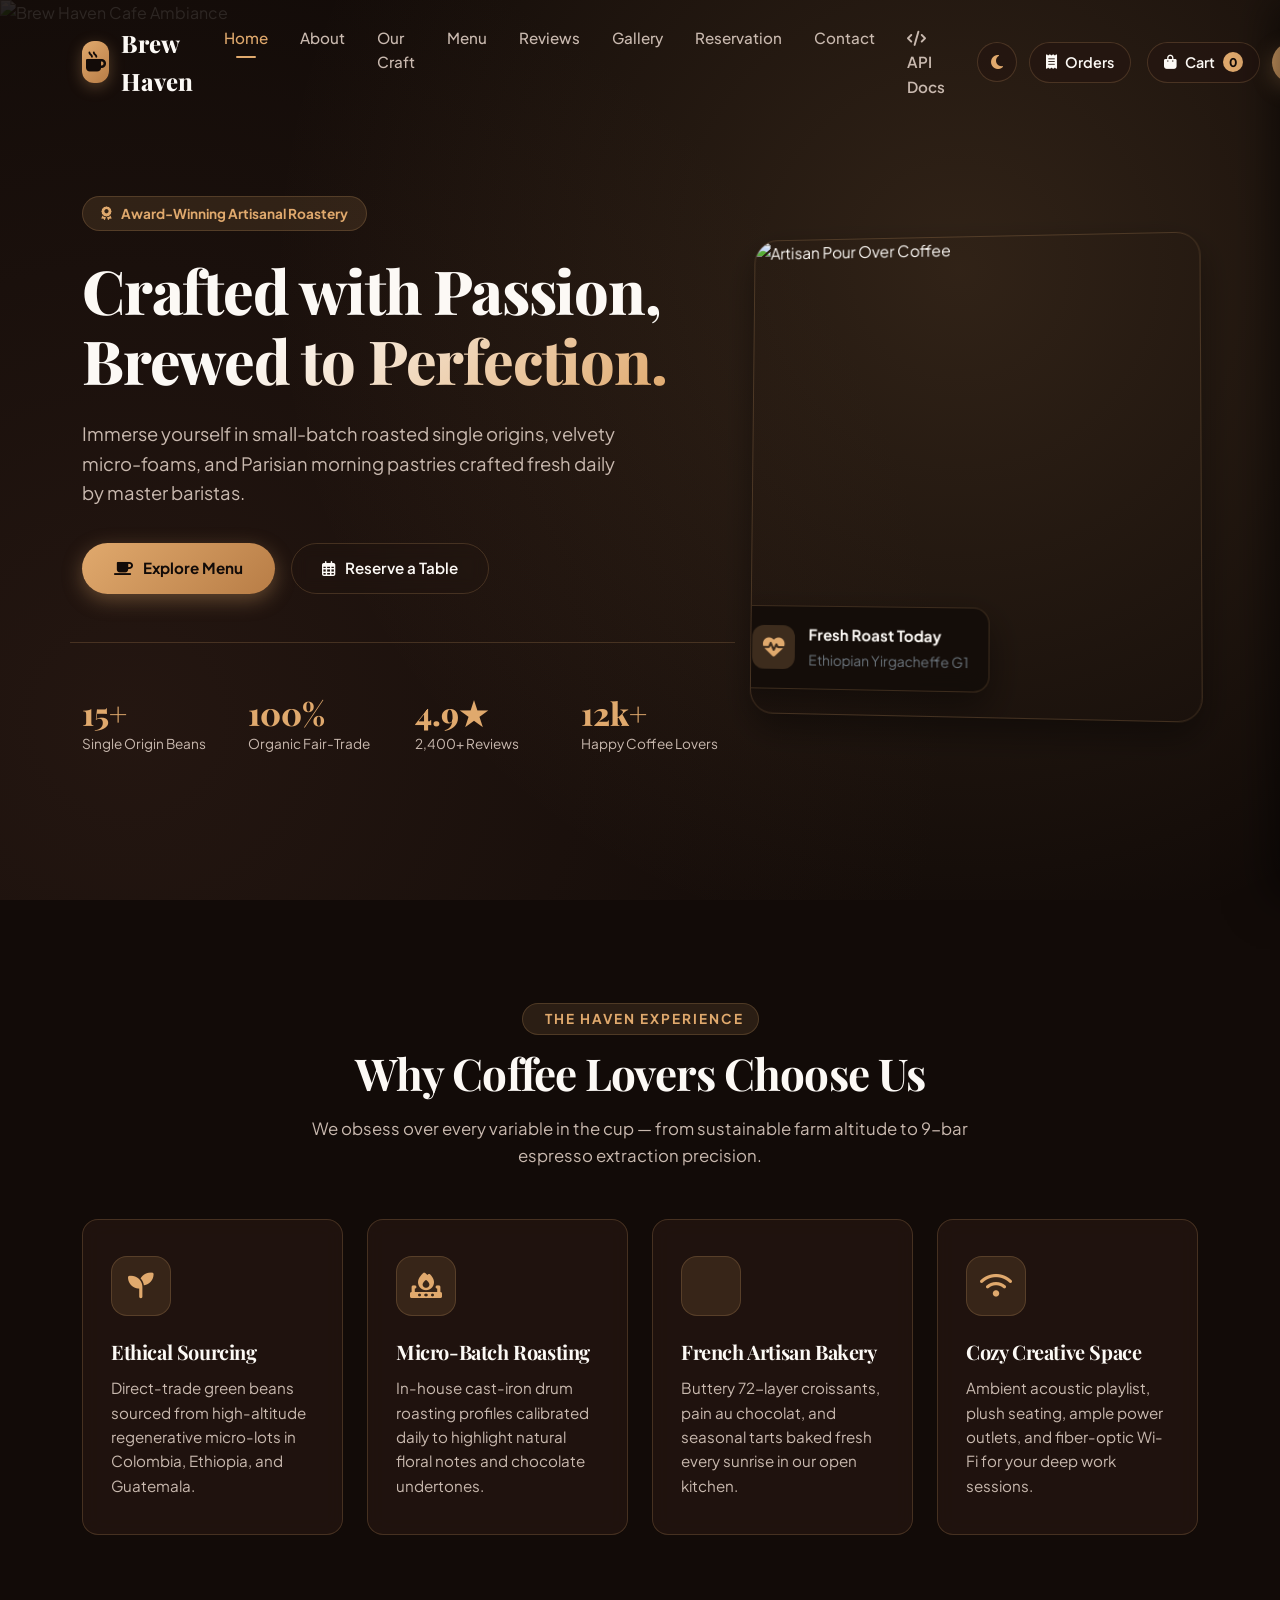
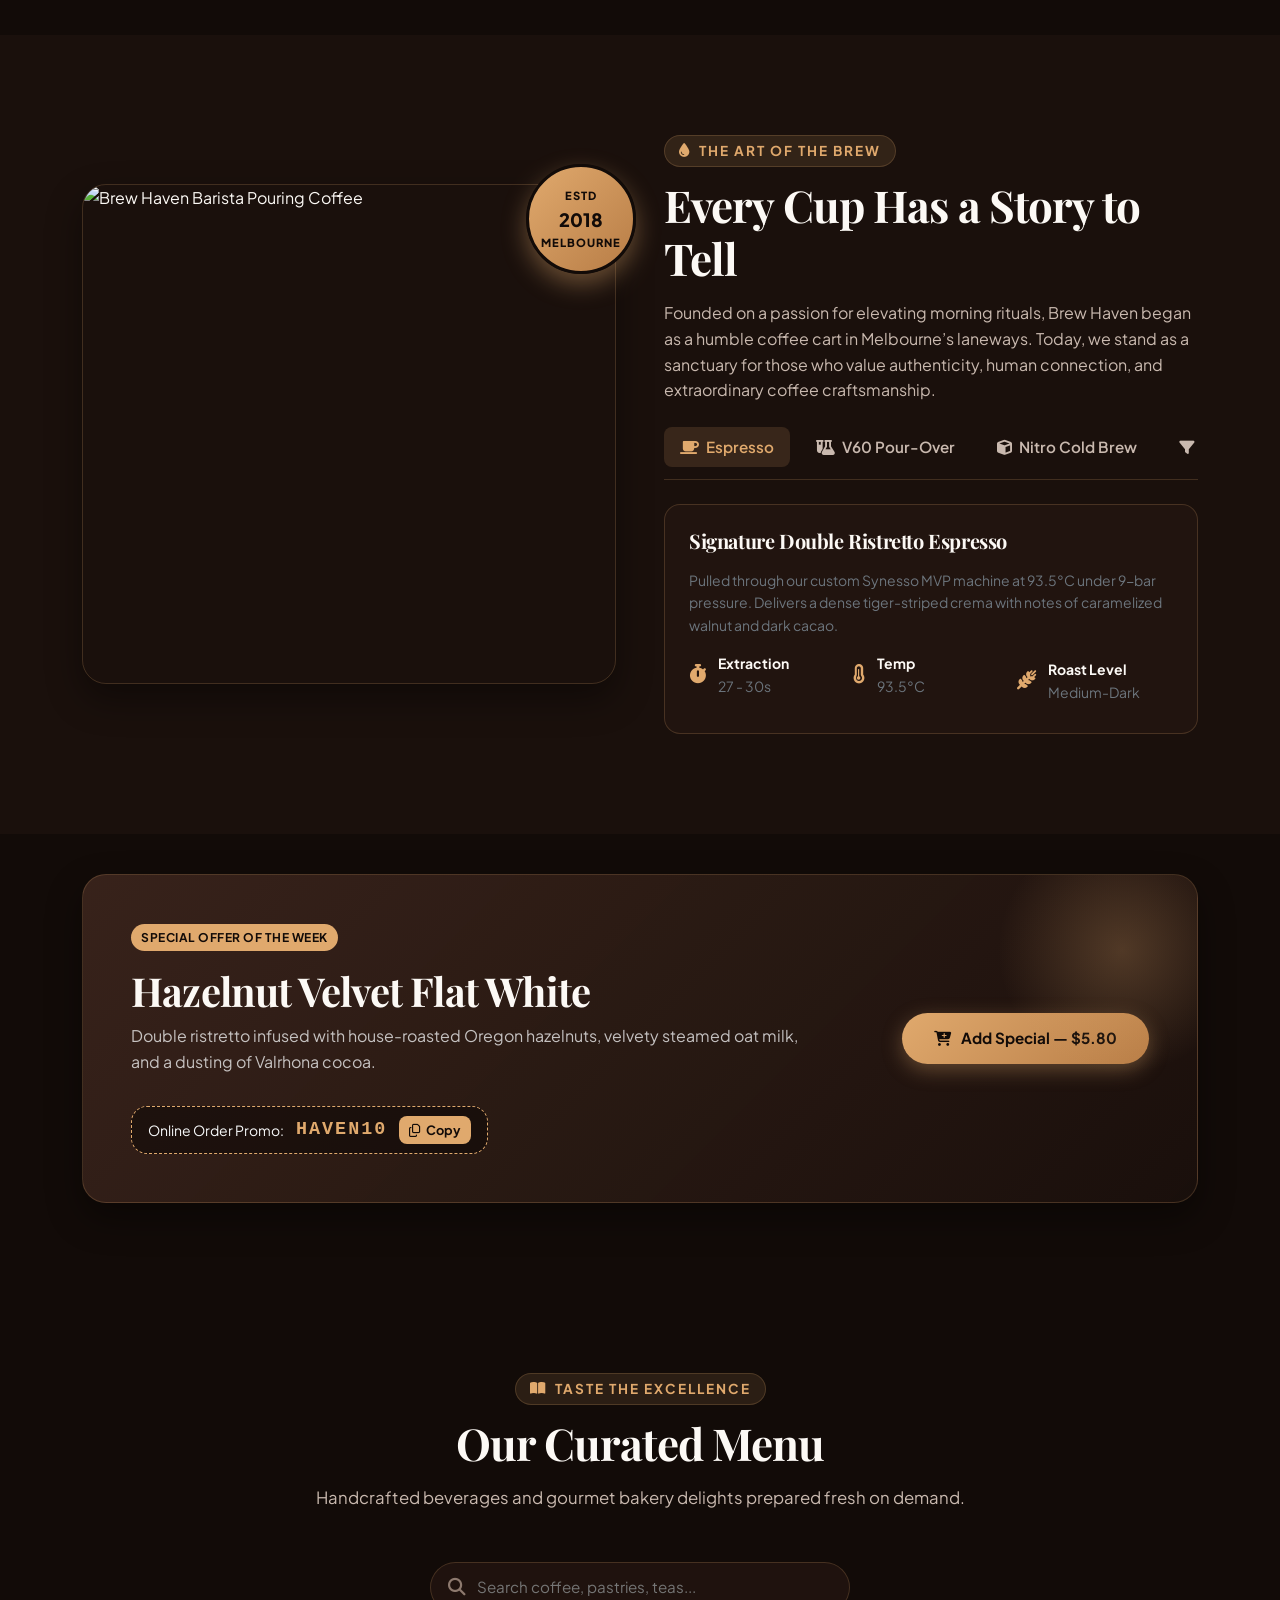
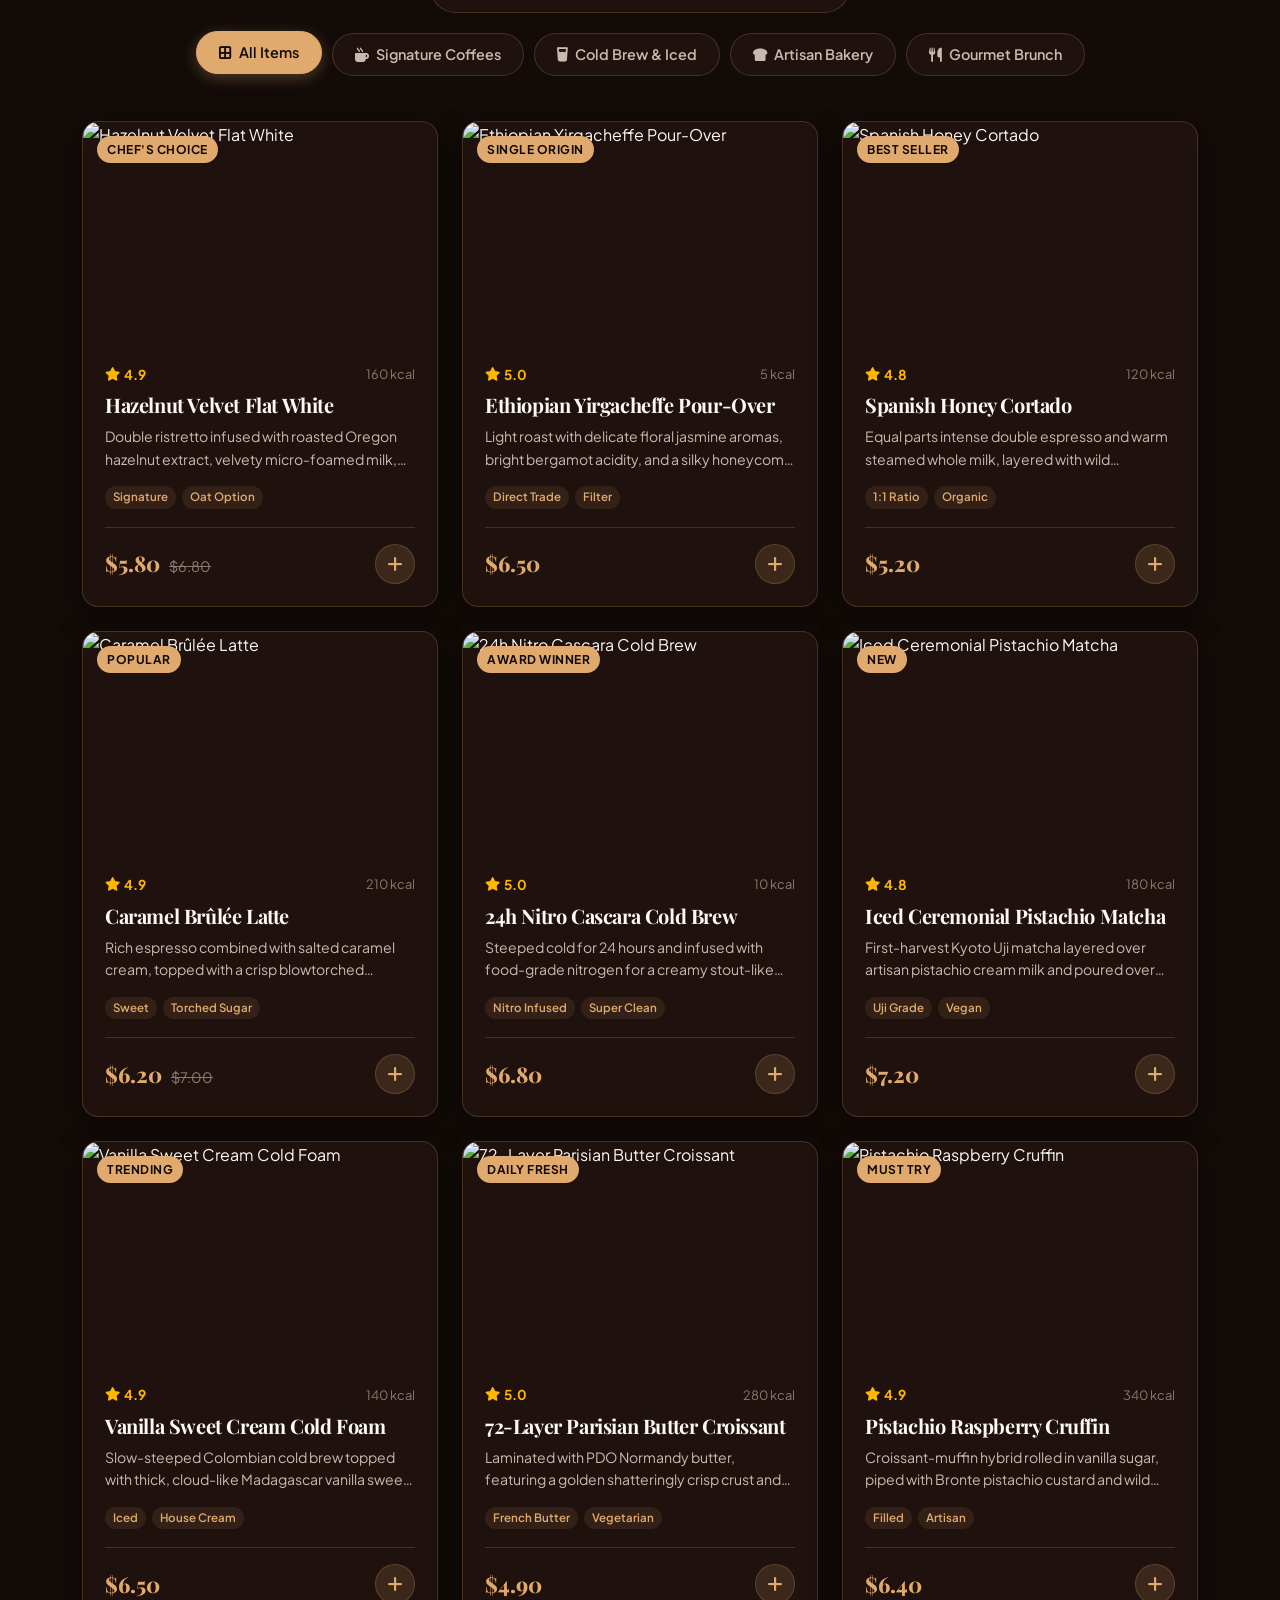
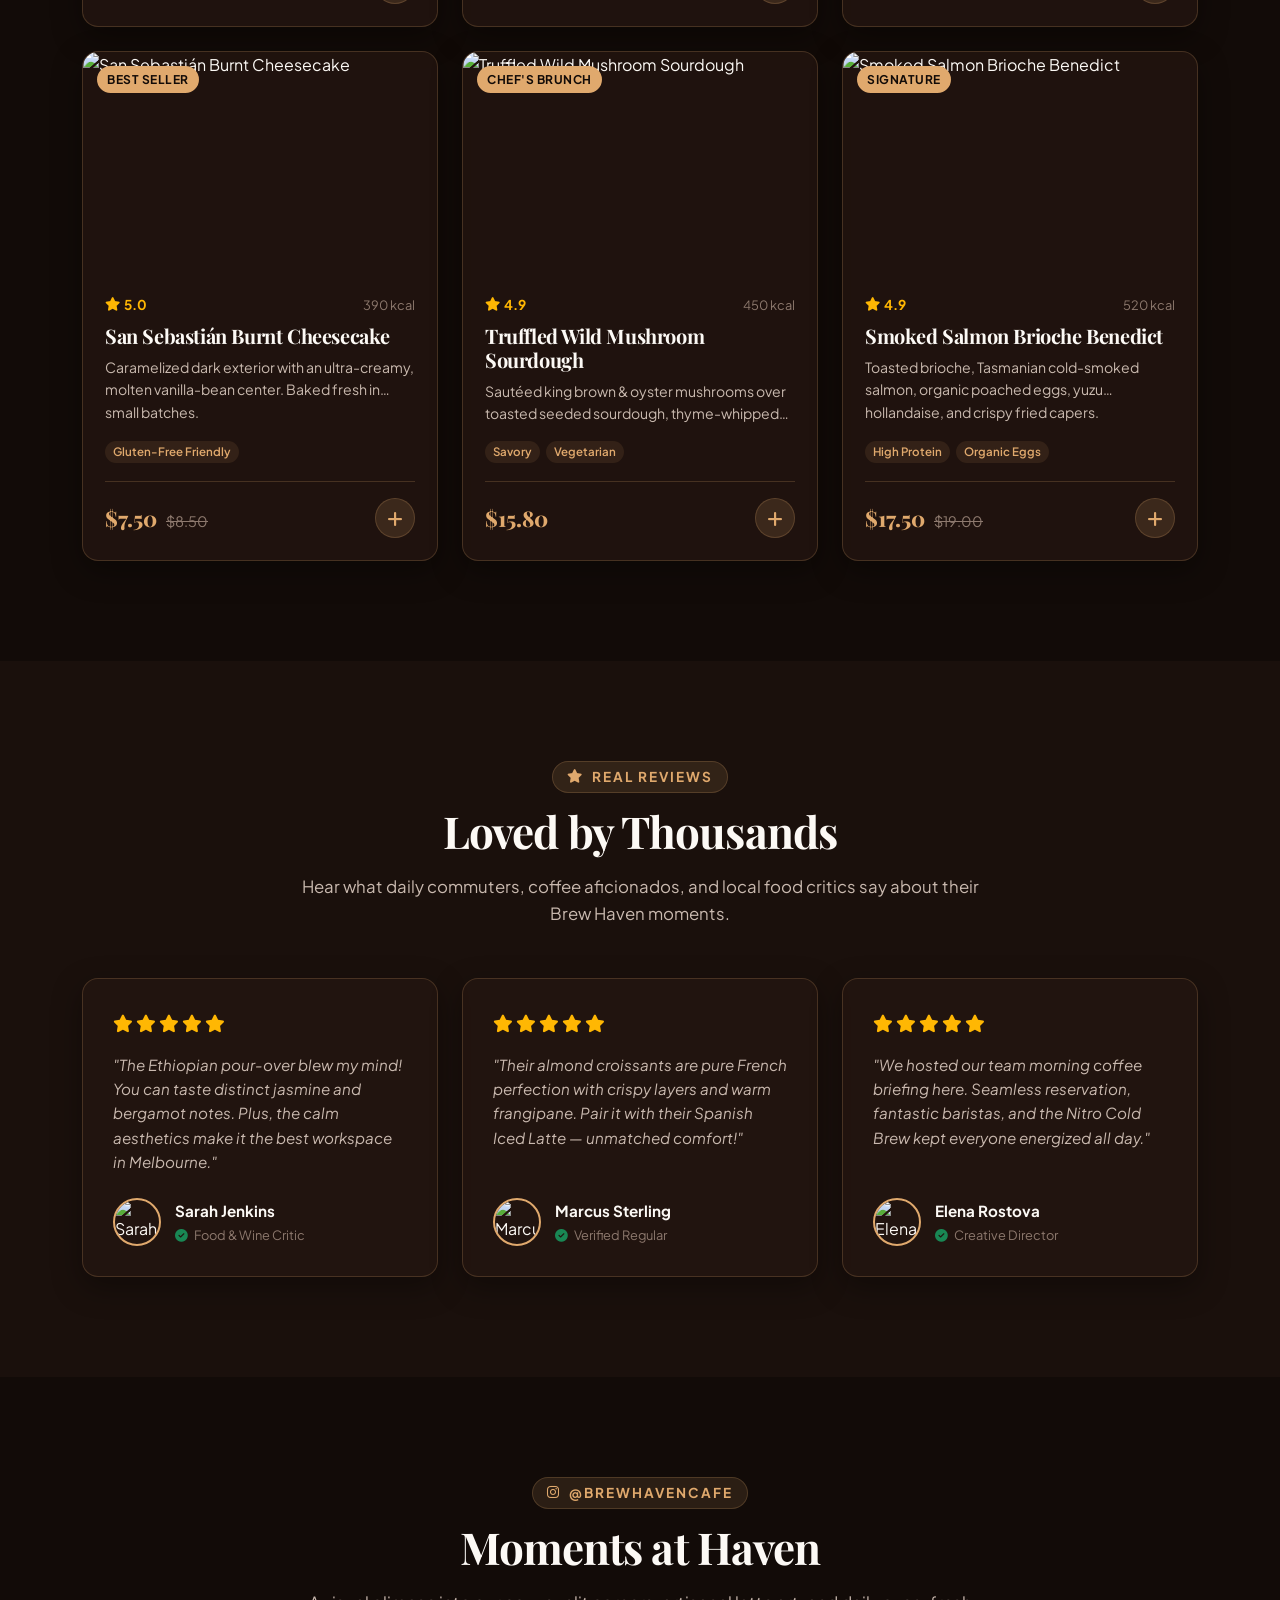
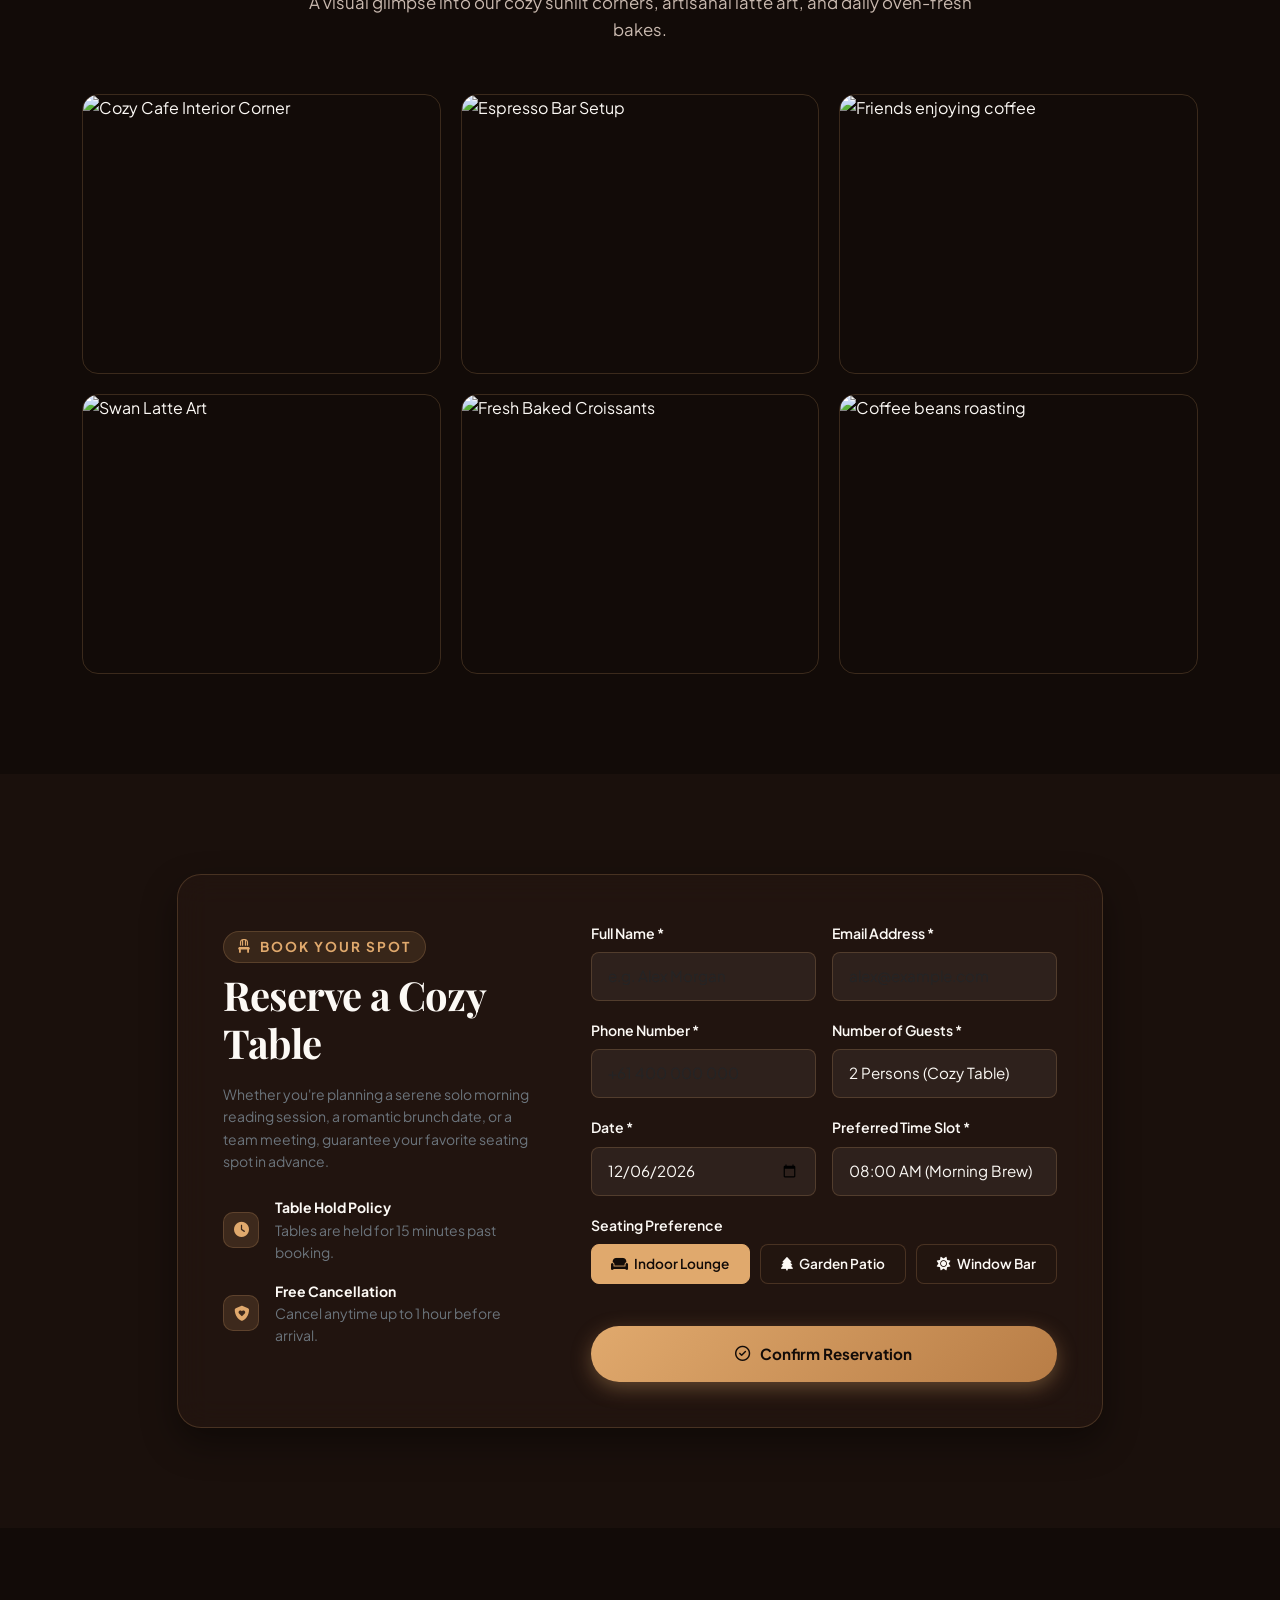
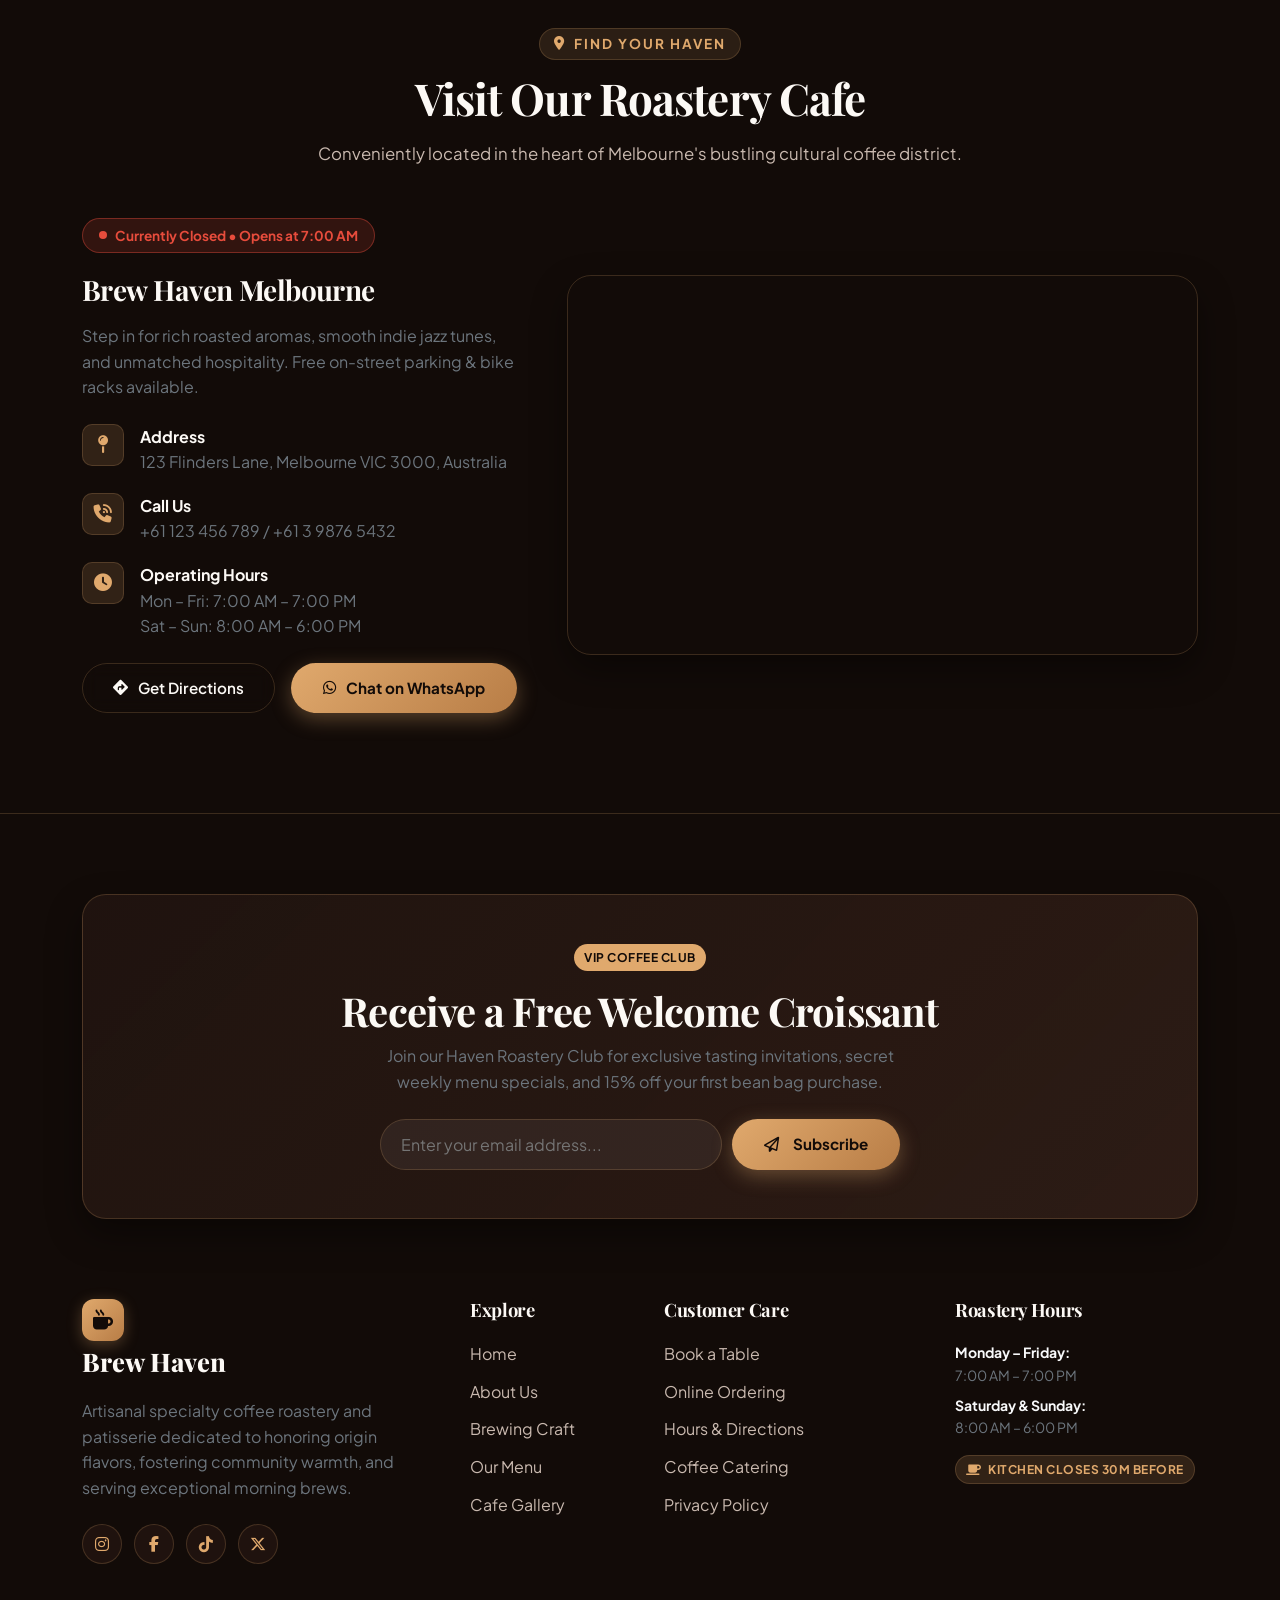
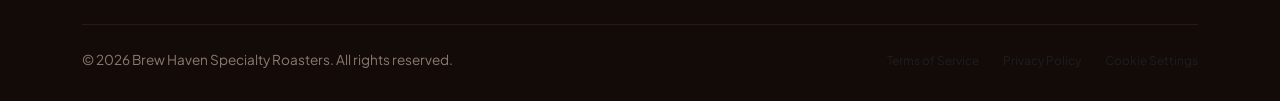
==== wwwroot/index.html @ bc81d227 "Added ASP.NET Core backend and cafe website" ====
<!DOCTYPE html>
<html lang="en">
<head>
  <meta charset="UTF-8">
  <meta name="viewport" content="width=device-width, initial-scale=1.0">
  <title>Brew Haven Cafe & Roastery — Artisanal Specialty Coffee</title>
  <meta name="description" content="Experience handcrafted specialty coffee, freshly baked French pastries, and cozy ambiance at Brew Haven Cafe Melbourne.">

  <!-- Google Fonts -->
  <link rel="preconnect" href="https://fonts.googleapis.com">
  <link rel="preconnect" href="https://fonts.gstatic.com" crossorigin>
  <link href="https://fonts.googleapis.com/css2?family=Playfair+Display:ital,wght@0,400;0,600;0,700;0,800;1,400;1,600&family=Plus+Jakarta+Sans:wght@300;400;500;600;700;800&display=swap" rel="stylesheet">

  <!-- Font Awesome 6 -->
  <link rel="stylesheet" href="https://cdnjs.cloudflare.com/ajax/libs/font-awesome/6.5.1/css/all.min.css">

  <!-- Bootstrap 5.3.3 CSS -->
  <link href="https://cdn.jsdelivr.net/npm/bootstrap@5.3.3/dist/css/bootstrap.min.css" rel="stylesheet">

  <!-- AOS Animation CSS -->
  <link href="https://unpkg.com/aos@2.3.4/dist/aos.css" rel="stylesheet">

  <!-- Custom Luxury Stylesheet -->
  <link rel="stylesheet" href="css/style.css">
</head>

<body>

  <!-- =========================================================================
       NAVIGATION BAR
       ========================================================================= -->
  <nav class="custom-navbar navbar navbar-expand-lg" id="mainNavbar">
    <div class="container">
      <a class="brand-logo" href="#">
        <div class="brand-icon-wrap">
          <i class="fa-solid fa-mug-hot"></i>
        </div>
        <span>Brew Haven</span>
      </a>

      <!-- Action buttons for mobile / desktop -->
      <div class="d-flex align-items-center order-lg-3 nav-actions ms-auto ms-lg-3">
        <!-- Theme Switcher -->
        <button id="themeToggle" class="theme-toggle-btn" title="Toggle Theme" aria-label="Toggle Theme">
          <i class="fa-solid fa-moon" id="themeIcon"></i>
        </button>

        <!-- Live Orders Trigger Button -->
        <button id="openOrdersBtn" class="cart-toggle-btn me-1" aria-label="View Live Orders" title="Database Live Orders">
          <i class="fa-solid fa-receipt"></i>
          <span class="d-none d-sm-inline">Orders</span>
        </button>

        <!-- Cart Trigger Button -->
        <button id="openCartBtn" class="cart-toggle-btn" aria-label="View Shopping Cart">
          <i class="fa-solid fa-bag-shopping"></i>
          <span class="d-none d-sm-inline">Cart</span>
          <span class="cart-badge" id="cartCountBadge">0</span>
        </button>

        <!-- Book Table CTA (Desktop) -->
        <a href="#reservation" class="btn-luxury-gold d-none d-xl-inline-flex" style="padding: 9px 20px; font-size: 0.88rem;">
          <i class="fa-regular fa-calendar-check"></i> Book Table
        </a>

        <!-- Mobile Toggler -->
        <button class="navbar-toggler ms-2 text-white border-0" type="button" data-bs-toggle="collapse" data-bs-target="#navbarMenu" aria-controls="navbarMenu" aria-expanded="false" aria-label="Toggle navigation">
          <i class="fa-solid fa-bars-staggered fs-4" style="color: var(--color-gold);"></i>
        </button>
      </div>

      <!-- Navigation Links -->
      <div class="collapse navbar-collapse nav-links-wrap order-lg-2" id="navbarMenu">
        <ul class="navbar-nav ms-auto mb-2 mb-lg-0">
          <li class="nav-item">
            <a class="nav-link active" href="#hero">Home</a>
          </li>
          <li class="nav-item">
            <a class="nav-link" href="#about">About</a>
          </li>
          <li class="nav-item">
            <a class="nav-link" href="#craft">Our Craft</a>
          </li>
          <li class="nav-item">
            <a class="nav-link" href="#menu">Menu</a>
          </li>
          <li class="nav-item">
            <a class="nav-link" href="#reviews">Reviews</a>
          </li>
          <li class="nav-item">
            <a class="nav-link" href="#gallery">Gallery</a>
          </li>
          <li class="nav-item">
            <a class="nav-link" href="#reservation">Reservation</a>
          </li>
          <li class="nav-item">
            <a class="nav-link" href="#contact">Contact</a>
          </li>
          <li class="nav-item">
            <a class="nav-link text-warning fw-semibold" href="/swagger" target="_blank" title="REST API Documentation">
              <i class="fa-solid fa-code me-1"></i>API Docs
            </a>
          </li>
        </ul>
      </div>
    </div>
  </nav>

  <!-- =========================================================================
       HERO SECTION
       ========================================================================= -->
  <section id="hero" class="hero-section">
    <!-- Atmospheric Background Image -->
    <img src="https://images.unsplash.com/photo-1501339847302-ac426a4a7cbb?auto=format&fit=crop&w=1920&q=80" alt="Brew Haven Cafe Ambiance" class="hero-backdrop-img">

    <div class="container">
      <div class="row align-items-center">
        <div class="col-lg-7 hero-content" data-aos="fade-right" data-aos-duration="1000">
          <div class="hero-pill-badge">
            <i class="fa-solid fa-award"></i>
            <span>Award-Winning Artisanal Roastery</span>
          </div>

          <h1 class="hero-title">
            Crafted with Passion, <br>
            <span class="text-gradient">Brewed to Perfection.</span>
          </h1>

          <p class="hero-subtitle">
            Immerse yourself in small-batch roasted single origins, velvety micro-foams, and Parisian morning pastries crafted fresh daily by master baristas.
          </p>

          <div class="hero-cta-group">
            <a href="#menu" class="btn-luxury-gold">
              <i class="fa-solid fa-mug-saucer"></i> Explore Menu
            </a>
            <a href="#reservation" class="btn-luxury-outline">
              <i class="fa-regular fa-calendar-days"></i> Reserve a Table
            </a>
          </div>

          <!-- Hero Metrics Bar -->
          <div class="hero-stats-row row g-4">
            <div class="col-6 col-sm-3 stat-item">
              <span class="stat-number">15+</span>
              <span class="stat-label">Single Origin Beans</span>
            </div>
            <div class="col-6 col-sm-3 stat-item">
              <span class="stat-number">100%</span>
              <span class="stat-label">Organic Fair-Trade</span>
            </div>
            <div class="col-6 col-sm-3 stat-item">
              <span class="stat-number">4.9★</span>
              <span class="stat-label">2,400+ Reviews</span>
            </div>
            <div class="col-6 col-sm-3 stat-item">
              <span class="stat-number">12k+</span>
              <span class="stat-label">Happy Coffee Lovers</span>
            </div>
          </div>
        </div>

        <div class="col-lg-5 hero-visual-wrap" data-aos="fade-left" data-aos-duration="1000" data-aos-delay="200">
          <div class="hero-image-card">
            <img src="https://images.unsplash.com/photo-1514432324607-a09d9b4aefdd?auto=format&fit=crop&w=900&q=80" alt="Artisan Pour Over Coffee">
            <div class="hero-floating-badge">
              <div class="hero-floating-badge-icon">
                <i class="fa-solid fa-heart-pulse"></i>
              </div>
              <div>
                <div class="fw-bold" style="font-size: 0.95rem;">Fresh Roast Today</div>
                <small class="text-secondary">Ethiopian Yirgacheffe G1</small>
              </div>
            </div>
          </div>
        </div>
      </div>
    </div>
  </section>

  <!-- =========================================================================
       EXPERIENCE / VALUE PILLARS
       ========================================================================= -->
  <section id="about" class="section-padding">
    <div class="container">
      <div class="section-title-wrap" data-aos="fade-up">
        <div class="section-subtitle">
          <i class="fa-solid fa-sparkles"></i> The Haven Experience
        </div>
        <h2 class="section-title">Why Coffee Lovers Choose Us</h2>
        <p class="section-desc">We obsess over every variable in the cup — from sustainable farm altitude to 9-bar espresso extraction precision.</p>
      </div>

      <div class="row g-4">
        <div class="col-lg-3 col-md-6" data-aos="fade-up" data-aos-delay="100">
          <div class="feature-box">
            <div class="feature-icon-wrap">
              <i class="fa-solid fa-seedling"></i>
            </div>
            <h4>Ethical Sourcing</h4>
            <p>Direct-trade green beans sourced from high-altitude regenerative micro-lots in Colombia, Ethiopia, and Guatemala.</p>
          </div>
        </div>

        <div class="col-lg-3 col-md-6" data-aos="fade-up" data-aos-delay="200">
          <div class="feature-box">
            <div class="feature-icon-wrap">
              <i class="fa-solid fa-fire-burner"></i>
            </div>
            <h4>Micro-Batch Roasting</h4>
            <p>In-house cast-iron drum roasting profiles calibrated daily to highlight natural floral notes and chocolate undertones.</p>
          </div>
        </div>

        <div class="col-lg-3 col-md-6" data-aos="fade-up" data-aos-delay="300">
          <div class="feature-box">
            <div class="feature-icon-wrap">
              <i class="fa-solid fa-croissant"></i>
            </div>
            <h4>French Artisan Bakery</h4>
            <p>Buttery 72-layer croissants, pain au chocolat, and seasonal tarts baked fresh every sunrise in our open kitchen.</p>
          </div>
        </div>

        <div class="col-lg-3 col-md-6" data-aos="fade-up" data-aos-delay="400">
          <div class="feature-box">
            <div class="feature-icon-wrap">
              <i class="fa-solid fa-wifi"></i>
            </div>
            <h4>Cozy Creative Space</h4>
            <p>Ambient acoustic playlist, plush seating, ample power outlets, and fiber-optic Wi-Fi for your deep work sessions.</p>
          </div>
        </div>
      </div>
    </div>
  </section>

  <!-- =========================================================================
       OUR STORY & CRAFTSMANSHIP
       ========================================================================= -->
  <section id="craft" class="story-section section-padding">
    <div class="container">
      <div class="row align-items-center g-5">
        <div class="col-lg-6" data-aos="fade-right">
          <div class="story-img-composition">
            <img src="https://images.unsplash.com/photo-1442512595331-e89e73853f31?auto=format&fit=crop&w=900&q=80" alt="Brew Haven Barista Pouring Coffee" class="story-main-img">
            <div class="story-badge-seal">
              <span>ESTD</span>
              <strong>2018</strong>
              <span>MELBOURNE</span>
            </div>
          </div>
        </div>

        <div class="col-lg-6" data-aos="fade-left">
          <div class="section-subtitle">
            <i class="fa-solid fa-droplet"></i> The Art of the Brew
          </div>
          <h2 class="section-title">Every Cup Has a Story to Tell</h2>
          <p class="mb-4">
            Founded on a passion for elevating morning rituals, Brew Haven began as a humble coffee cart in Melbourne’s laneways. Today, we stand as a sanctuary for those who value authenticity, human connection, and extraordinary coffee craftsmanship.
          </p>

          <!-- Interactive Brewing Method Tabs -->
          <div class="brew-tabs-nav">
            <button class="brew-tab-btn active" data-tab="espresso">
              <i class="fa-solid fa-mug-saucer me-1"></i> Espresso
            </button>
            <button class="brew-tab-btn" data-tab="pourover">
              <i class="fa-solid fa-flask-vial me-1"></i> V60 Pour-Over
            </button>
            <button class="brew-tab-btn" data-tab="coldbrew">
              <i class="fa-solid fa-cube me-1"></i> Nitro Cold Brew
            </button>
            <button class="brew-tab-btn" data-tab="aeropress">
              <i class="fa-solid fa-filter me-1"></i> Aeropress
            </button>
          </div>

          <!-- Brewing Details Dynamic Box -->
          <div class="brew-detail-card" id="brewTabContent">
            <h5 class="fw-bold mb-3" id="brewTabTitle">Signature Double Ristretto Espresso</h5>
            <p class="text-secondary small mb-3" id="brewTabDesc">
              Pulled through our custom Synesso MVP machine at 93.5°C under 9-bar pressure. Delivers a dense tiger-striped crema with notes of caramelized walnut and dark cacao.
            </p>
            <div class="row g-2 small">
              <div class="col-sm-4 brew-detail-item">
                <i class="fa-solid fa-stopwatch"></i>
                <div>
                  <div class="fw-bold">Extraction</div>
                  <span class="text-secondary" id="brewTabTime">27 - 30s</span>
                </div>
              </div>
              <div class="col-sm-4 brew-detail-item">
                <i class="fa-solid fa-temperature-three-quarters"></i>
                <div>
                  <div class="fw-bold">Temp</div>
                  <span class="text-secondary" id="brewTabTemp">93.5°C</span>
                </div>
              </div>
              <div class="col-sm-4 brew-detail-item">
                <i class="fa-solid fa-wheat-awn"></i>
                <div>
                  <div class="fw-bold">Roast Level</div>
                  <span class="text-secondary" id="brewTabRoast">Medium-Dark</span>
                </div>
              </div>
            </div>
          </div>

        </div>
      </div>
    </div>
  </section>

  <!-- =========================================================================
       DAILY SPECIAL SPOTLIGHT BANNER
       ========================================================================= -->
  <div class="container">
    <div class="spotlight-banner" data-aos="zoom-in">
      <div class="row align-items-center">
        <div class="col-lg-8">
          <span class="badge-tag badge-gold mb-3 d-inline-block">Special Offer of the Week</span>
          <h3 class="font-serif display-6 fw-bold mb-2">Hazelnut Velvet Flat White</h3>
          <p class="mb-3 text-light opacity-75">
            Double ristretto infused with house-roasted Oregon hazelnuts, velvety steamed oat milk, and a dusting of Valrhona cocoa.
          </p>
          <div class="coupon-copy-box">
            <span class="text-light small">Online Order Promo:</span>
            <span class="coupon-code" id="couponCodeText">HAVEN10</span>
            <button class="btn-copy-code" id="copyCouponBtn" title="Copy Promo Code">
              <i class="fa-regular fa-copy me-1"></i> Copy
            </button>
          </div>
        </div>
        <div class="col-lg-4 text-lg-end mt-4 mt-lg-0">
          <button class="btn-luxury-gold" id="quickAddSpecialBtn" data-id="1">
            <i class="fa-solid fa-cart-plus"></i> Add Special — $5.80
          </button>
        </div>
      </div>
    </div>
  </div>

  <!-- =========================================================================
       INTERACTIVE SPECIAL MENU SECTION
       ========================================================================= -->
  <section id="menu" class="menu-section section-padding">
    <div class="container">
      <div class="section-title-wrap" data-aos="fade-up">
        <div class="section-subtitle">
          <i class="fa-solid fa-book-open"></i> Taste The Excellence
        </div>
        <h2 class="section-title">Our Curated Menu</h2>
        <p class="section-desc">Handcrafted beverages and gourmet bakery delights prepared fresh on demand.</p>
      </div>

      <!-- Controls: Search & Category Filter Pills -->
      <div class="menu-controls" data-aos="fade-up">
        <div class="menu-search-box">
          <i class="fa-solid fa-magnifying-glass menu-search-icon"></i>
          <input type="text" id="menuSearchInput" class="menu-search-input" placeholder="Search coffee, pastries, teas...">
        </div>

        <div class="menu-filter-nav">
          <button class="filter-btn active" data-filter="all">
            <i class="fa-solid fa-border-all me-1"></i> All Items
          </button>
          <button class="filter-btn" data-filter="coffee">
            <i class="fa-solid fa-mug-hot me-1"></i> Signature Coffees
          </button>
          <button class="filter-btn" data-filter="coldbrew">
            <i class="fa-solid fa-glass-water me-1"></i> Cold Brew & Iced
          </button>
          <button class="filter-btn" data-filter="bakery">
            <i class="fa-solid fa-bread-slice me-1"></i> Artisan Bakery
          </button>
          <button class="filter-btn" data-filter="breakfast">
            <i class="fa-solid fa-utensils me-1"></i> Gourmet Brunch
          </button>
        </div>
      </div>

      <!-- Dynamic Menu Grid -->
      <div class="row g-4" id="menuGrid">
        <!-- Injected via JavaScript -->
      </div>
    </div>
  </section>

  <!-- =========================================================================
       CUSTOMER REVIEWS & SOCIAL PROOF
       ========================================================================= -->
  <section id="reviews" class="section-padding bg-secondary-wrap" style="background: var(--bg-secondary);">
    <div class="container">
      <div class="section-title-wrap" data-aos="fade-up">
        <div class="section-subtitle">
          <i class="fa-solid fa-star"></i> Real Reviews
        </div>
        <h2 class="section-title">Loved by Thousands</h2>
        <p class="section-desc">Hear what daily commuters, coffee aficionados, and local food critics say about their Brew Haven moments.</p>
      </div>

      <div class="row g-4">
        <div class="col-lg-4 col-md-6" data-aos="fade-up" data-aos-delay="100">
          <div class="review-card">
            <div class="review-stars">
              <i class="fa-solid fa-star"></i>
              <i class="fa-solid fa-star"></i>
              <i class="fa-solid fa-star"></i>
              <i class="fa-solid fa-star"></i>
              <i class="fa-solid fa-star"></i>
            </div>
            <p class="review-text">
              "The Ethiopian pour-over blew my mind! You can taste distinct jasmine and bergamot notes. Plus, the calm aesthetics make it the best workspace in Melbourne."
            </p>
            <div class="reviewer-meta">
              <img src="https://images.unsplash.com/photo-1534528741775-53994a69daeb?auto=format&fit=crop&w=150&q=80" alt="Sarah Jenkins" class="reviewer-avatar">
              <div>
                <div class="reviewer-name">Sarah Jenkins</div>
                <div class="reviewer-role"><i class="fa-solid fa-circle-check text-success me-1"></i> Food & Wine Critic</div>
              </div>
            </div>
          </div>
        </div>

        <div class="col-lg-4 col-md-6" data-aos="fade-up" data-aos-delay="200">
          <div class="review-card">
            <div class="review-stars">
              <i class="fa-solid fa-star"></i>
              <i class="fa-solid fa-star"></i>
              <i class="fa-solid fa-star"></i>
              <i class="fa-solid fa-star"></i>
              <i class="fa-solid fa-star"></i>
            </div>
            <p class="review-text">
              "Their almond croissants are pure French perfection with crispy layers and warm frangipane. Pair it with their Spanish Iced Latte — unmatched comfort!"
            </p>
            <div class="reviewer-meta">
              <img src="https://images.unsplash.com/photo-1507003211169-0a1dd7228f2d?auto=format&fit=crop&w=150&q=80" alt="Marcus Sterling" class="reviewer-avatar">
              <div>
                <div class="reviewer-name">Marcus Sterling</div>
                <div class="reviewer-role"><i class="fa-solid fa-circle-check text-success me-1"></i> Verified Regular</div>
              </div>
            </div>
          </div>
        </div>

        <div class="col-lg-4 col-md-6" data-aos="fade-up" data-aos-delay="300">
          <div class="review-card">
            <div class="review-stars">
              <i class="fa-solid fa-star"></i>
              <i class="fa-solid fa-star"></i>
              <i class="fa-solid fa-star"></i>
              <i class="fa-solid fa-star"></i>
              <i class="fa-solid fa-star"></i>
            </div>
            <p class="review-text">
              "We hosted our team morning coffee briefing here. Seamless reservation, fantastic baristas, and the Nitro Cold Brew kept everyone energized all day."
            </p>
            <div class="reviewer-meta">
              <img src="https://images.unsplash.com/photo-1573496359142-b8d87734a5a2?auto=format&fit=crop&w=150&q=80" alt="Elena Rostova" class="reviewer-avatar">
              <div>
                <div class="reviewer-name">Elena Rostova</div>
                <div class="reviewer-role"><i class="fa-solid fa-circle-check text-success me-1"></i> Creative Director</div>
              </div>
            </div>
          </div>
        </div>
      </div>
    </div>
  </section>

  <!-- =========================================================================
       CAFE GALLERY & INSTAGRAM STREAM
       ========================================================================= -->
  <section id="gallery" class="section-padding">
    <div class="container">
      <div class="section-title-wrap" data-aos="fade-up">
        <div class="section-subtitle">
          <i class="fa-brands fa-instagram"></i> @BrewHavenCafe
        </div>
        <h2 class="section-title">Moments at Haven</h2>
        <p class="section-desc">A visual glimpse into our cozy sunlit corners, artisanal latte art, and daily oven-fresh bakes.</p>
      </div>

      <div class="gallery-grid" data-aos="fade-up">
        <div class="gallery-item" data-img="https://images.unsplash.com/photo-1554118811-1e0d58224f24?auto=format&fit=crop&w=1200&q=80">
          <img src="https://images.unsplash.com/photo-1554118811-1e0d58224f24?auto=format&fit=crop&w=600&q=80" alt="Cozy Cafe Interior Corner">
          <div class="gallery-overlay">
            <i class="fa-brands fa-instagram"></i>
            <span>View Snapshot</span>
          </div>
        </div>

        <div class="gallery-item" data-img="https://images.unsplash.com/photo-1445116572660-236099ec97a0?auto=format&fit=crop&w=1200&q=80">
          <img src="https://images.unsplash.com/photo-1445116572660-236099ec97a0?auto=format&fit=crop&w=600&q=80" alt="Espresso Bar Setup">
          <div class="gallery-overlay">
            <i class="fa-brands fa-instagram"></i>
            <span>View Snapshot</span>
          </div>
        </div>

        <div class="gallery-item" data-img="https://images.unsplash.com/photo-1521017432531-fbd92d768814?auto=format&fit=crop&w=1200&q=80">
          <img src="https://images.unsplash.com/photo-1521017432531-fbd92d768814?auto=format&fit=crop&w=600&q=80" alt="Friends enjoying coffee">
          <div class="gallery-overlay">
            <i class="fa-brands fa-instagram"></i>
            <span>View Snapshot</span>
          </div>
        </div>

        <div class="gallery-item" data-img="https://images.unsplash.com/photo-1509785307050-d4066910ec1e?auto=format&fit=crop&w=1200&q=80">
          <img src="https://images.unsplash.com/photo-1509785307050-d4066910ec1e?auto=format&fit=crop&w=600&q=80" alt="Swan Latte Art">
          <div class="gallery-overlay">
            <i class="fa-brands fa-instagram"></i>
            <span>View Snapshot</span>
          </div>
        </div>

        <div class="gallery-item" data-img="https://images.unsplash.com/photo-1555507036-ab1f4038808a?auto=format&fit=crop&w=1200&q=80">
          <img src="https://images.unsplash.com/photo-1555507036-ab1f4038808a?auto=format&fit=crop&w=600&q=80" alt="Fresh Baked Croissants">
          <div class="gallery-overlay">
            <i class="fa-brands fa-instagram"></i>
            <span>View Snapshot</span>
          </div>
        </div>

        <div class="gallery-item" data-img="https://images.unsplash.com/photo-1495474472287-4d71bcdd2085?auto=format&fit=crop&w=1200&q=80">
          <img src="https://images.unsplash.com/photo-1495474472287-4d71bcdd2085?auto=format&fit=crop&w=600&q=80" alt="Coffee beans roasting">
          <div class="gallery-overlay">
            <i class="fa-brands fa-instagram"></i>
            <span>View Snapshot</span>
          </div>
        </div>
      </div>
    </div>
  </section>

  <!-- =========================================================================
       TABLE RESERVATION SECTION
       ========================================================================= -->
  <section id="reservation" class="reservation-section section-padding">
    <div class="container">
      <div class="row justify-content-center">
        <div class="col-lg-10" data-aos="zoom-in">
          <div class="reservation-card">
            <div class="row g-5 align-items-center">
              <div class="col-lg-5">
                <div class="section-subtitle mb-2">
                  <i class="fa-solid fa-chair"></i> Book Your Spot
                </div>
                <h2 class="font-serif display-6 fw-bold mb-3">Reserve a Cozy Table</h2>
                <p class="text-secondary small mb-4">
                  Whether you're planning a serene solo morning reading session, a romantic brunch date, or a team meeting, guarantee your favorite seating spot in advance.
                </p>

                <div class="d-flex flex-column gap-3 mb-4">
                  <div class="d-flex align-items-center gap-3">
                    <div class="contact-info-icon" style="width: 36px; height: 36px; font-size: 0.95rem;">
                      <i class="fa-solid fa-clock"></i>
                    </div>
                    <div class="small">
                      <div class="fw-bold">Table Hold Policy</div>
                      <span class="text-secondary">Tables are held for 15 minutes past booking.</span>
                    </div>
                  </div>
                  <div class="d-flex align-items-center gap-3">
                    <div class="contact-info-icon" style="width: 36px; height: 36px; font-size: 0.95rem;">
                      <i class="fa-solid fa-shield-heart"></i>
                    </div>
                    <div class="small">
                      <div class="fw-bold">Free Cancellation</div>
                      <span class="text-secondary">Cancel anytime up to 1 hour before arrival.</span>
                    </div>
                  </div>
                </div>
              </div>

              <!-- Reservation Form -->
              <div class="col-lg-7">
                <form id="reservationForm">
                  <div class="row g-3">
                    <div class="col-sm-6">
                      <label class="form-label">Full Name *</label>
                      <input type="text" class="form-control" id="resName" placeholder="e.g. Alex Morgan" required>
                    </div>
                    <div class="col-sm-6">
                      <label class="form-label">Email Address *</label>
                      <input type="email" class="form-control" id="resEmail" placeholder="alex@example.com" required>
                    </div>
                    <div class="col-sm-6">
                      <label class="form-label">Phone Number *</label>
                      <input type="tel" class="form-control" id="resPhone" placeholder="+61 400 000 000" required>
                    </div>
                    <div class="col-sm-6">
                      <label class="form-label">Number of Guests *</label>
                      <select class="form-select" id="resGuests" required>
                        <option value="1">1 Person (Solo Work)</option>
                        <option value="2" selected>2 Persons (Cozy Table)</option>
                        <option value="3-4">3 - 4 Persons</option>
                        <option value="5-8">5 - 8 Persons (Group Booth)</option>
                        <option value="8+">8+ Persons (Event Booking)</option>
                      </select>
                    </div>
                    <div class="col-sm-6">
                      <label class="form-label">Date *</label>
                      <input type="date" class="form-control" id="resDate" required>
                    </div>
                    <div class="col-sm-6">
                      <label class="form-label">Preferred Time Slot *</label>
                      <select class="form-select" id="resTime" required>
                        <option value="08:00 AM">08:00 AM (Morning Brew)</option>
                        <option value="10:00 AM">10:00 AM (Brunch Time)</option>
                        <option value="12:30 PM">12:30 PM (Lunch Break)</option>
                        <option value="03:00 PM">03:00 PM (Afternoon Tea)</option>
                        <option value="05:30 PM">05:30 PM (Sunset Chill)</option>
                      </select>
                    </div>
                    <div class="col-12">
                      <label class="form-label">Seating Preference</label>
                      <div class="custom-radio-group">
                        <div class="custom-radio-btn">
                          <input type="radio" name="seatingZone" id="zoneIndoor" value="Indoor Lounge" checked>
                          <label for="zoneIndoor"><i class="fa-solid fa-couch me-1"></i> Indoor Lounge</label>
                        </div>
                        <div class="custom-radio-btn">
                          <input type="radio" name="seatingZone" id="zoneGarden" value="Garden Patio">
                          <label for="zoneGarden"><i class="fa-solid fa-tree me-1"></i> Garden Patio</label>
                        </div>
                        <div class="custom-radio-btn">
                          <input type="radio" name="seatingZone" id="zoneWindow" value="Window Bar">
                          <label for="zoneWindow"><i class="fa-solid fa-sun me-1"></i> Window Bar</label>
                        </div>
                      </div>
                    </div>
                    <div class="col-12">
                      <button type="submit" class="btn-luxury-gold w-100 py-3 mt-2">
                        <i class="fa-regular fa-circle-check"></i> Confirm Reservation
                      </button>
                    </div>
                  </div>
                </form>
              </div>
            </div>
          </div>
        </div>
      </div>
    </div>
  </section>

  <!-- =========================================================================
       LOCATION, LIVE STATUS & CONTACT
       ========================================================================= -->
  <section id="contact" class="section-padding">
    <div class="container">
      <div class="section-title-wrap" data-aos="fade-up">
        <div class="section-subtitle">
          <i class="fa-solid fa-location-dot"></i> Find Your Haven
        </div>
        <h2 class="section-title">Visit Our Roastery Cafe</h2>
        <p class="section-desc">Conveniently located in the heart of Melbourne's bustling cultural coffee district.</p>
      </div>

      <div class="row g-5 align-items-center">
        <div class="col-lg-5" data-aos="fade-right">
          <!-- Live Open / Closed indicator -->
          <div id="liveStatusPill" class="status-indicator-pill open">
            <span class="status-dot"></span>
            <span id="liveStatusText">Open Now • Closes at 7:00 PM</span>
          </div>

          <h3 class="font-serif fw-bold mb-3">Brew Haven Melbourne</h3>
          <p class="text-secondary mb-4">
            Step in for rich roasted aromas, smooth indie jazz tunes, and unmatched hospitality. Free on-street parking & bike racks available.
          </p>

          <ul class="contact-info-list">
            <li>
              <div class="contact-info-icon">
                <i class="fa-solid fa-map-pin"></i>
              </div>
              <div>
                <div class="fw-bold">Address</div>
                <p class="mb-0 text-secondary">123 Flinders Lane, Melbourne VIC 3000, Australia</p>
              </div>
            </li>

            <li>
              <div class="contact-info-icon">
                <i class="fa-solid fa-phone-volume"></i>
              </div>
              <div>
                <div class="fw-bold">Call Us</div>
                <p class="mb-0 text-secondary">+61 123 456 789 / +61 3 9876 5432</p>
              </div>
            </li>

            <li>
              <div class="contact-info-icon">
                <i class="fa-solid fa-clock"></i>
              </div>
              <div>
                <div class="fw-bold">Operating Hours</div>
                <p class="mb-0 text-secondary">Mon – Fri: 7:00 AM – 7:00 PM<br>Sat – Sun: 8:00 AM – 6:00 PM</p>
              </div>
            </li>
          </ul>

          <div class="d-flex gap-3 mt-4">
            <a href="https://maps.google.com/?q=Flinders+Lane+Melbourne" target="_blank" class="btn-luxury-outline">
              <i class="fa-solid fa-diamond-turn-right"></i> Get Directions
            </a>
            <a href="https://wa.me/61123456789?text=Hi%20Brew%20Haven%2C%20I%20would%20like%20to%20inquire%20about..." target="_blank" class="btn-luxury-gold">
              <i class="fa-brands fa-whatsapp"></i> Chat on WhatsApp
            </a>
          </div>
        </div>

        <div class="col-lg-7" data-aos="fade-left">
          <div class="map-wrapper">
            <iframe
              src="https://maps.google.com/maps?q=Flinders%20Lane,%20Melbourne&t=&z=15&ie=UTF8&iwloc=&output=embed"
              title="Brew Haven Cafe Google Map Location"
              loading="lazy"
              allowfullscreen>
            </iframe>
          </div>
        </div>
      </div>
    </div>
  </section>

  <!-- =========================================================================
       NEWSLETTER / VIP COFFEE CLUB & FOOTER
       ========================================================================= -->
  <footer class="footer-section">
    <div class="container">
      <!-- VIP Newsletter Card -->
      <div class="newsletter-card" data-aos="fade-up">
        <span class="badge-tag badge-gold mb-3 d-inline-block">VIP Coffee Club</span>
        <h3 class="font-serif display-6 fw-bold mb-2">Receive a Free Welcome Croissant</h3>
        <p class="text-secondary max-w-md mx-auto mb-4" style="max-width: 540px;">
          Join our Haven Roastery Club for exclusive tasting invitations, secret weekly menu specials, and 15% off your first bean bag purchase.
        </p>
        <form id="newsletterForm" class="newsletter-form">
          <input type="email" class="newsletter-input" id="newsletterEmail" placeholder="Enter your email address..." required>
          <button type="submit" class="btn-luxury-gold">
            <i class="fa-regular fa-paper-plane me-1"></i> Subscribe
          </button>
        </form>
      </div>

      <!-- Main Footer Columns -->
      <div class="row g-5">
        <div class="col-lg-4 col-md-6">
          <a class="brand-logo footer-logo" href="#">
            <div class="brand-icon-wrap">
              <i class="fa-solid fa-mug-hot"></i>
            </div>
            <span>Brew Haven</span>
          </a>
          <p class="text-secondary mb-4">
            Artisanal specialty coffee roastery and patisserie dedicated to honoring origin flavors, fostering community warmth, and serving exceptional morning brews.
          </p>
          <div class="social-links">
            <a href="#" class="social-btn" aria-label="Instagram"><i class="fa-brands fa-instagram"></i></a>
            <a href="#" class="social-btn" aria-label="Facebook"><i class="fa-brands fa-facebook-f"></i></a>
            <a href="#" class="social-btn" aria-label="TikTok"><i class="fa-brands fa-tiktok"></i></a>
            <a href="#" class="social-btn" aria-label="Twitter"><i class="fa-brands fa-x-twitter"></i></a>
          </div>
        </div>

        <div class="col-lg-2 col-md-6 col-6">
          <h5 class="footer-title">Explore</h5>
          <ul class="footer-links">
            <li><a href="#hero">Home</a></li>
            <li><a href="#about">About Us</a></li>
            <li><a href="#craft">Brewing Craft</a></li>
            <li><a href="#menu">Our Menu</a></li>
            <li><a href="#gallery">Cafe Gallery</a></li>
          </ul>
        </div>

        <div class="col-lg-3 col-md-6 col-6">
          <h5 class="footer-title">Customer Care</h5>
          <ul class="footer-links">
            <li><a href="#reservation">Book a Table</a></li>
            <li><a href="#menu">Online Ordering</a></li>
            <li><a href="#contact">Hours & Directions</a></li>
            <li><a href="#">Coffee Catering</a></li>
            <li><a href="#">Privacy Policy</a></li>
          </ul>
        </div>

        <div class="col-lg-3 col-md-6">
          <h5 class="footer-title">Roastery Hours</h5>
          <p class="small text-secondary mb-2">
            <strong class="text-light">Monday – Friday:</strong><br>
            7:00 AM – 7:00 PM
          </p>
          <p class="small text-secondary mb-3">
            <strong class="text-light">Saturday & Sunday:</strong><br>
            8:00 AM – 6:00 PM
          </p>
          <div class="badge-tag badge-outline d-inline-block">
            <i class="fa-solid fa-mug-saucer me-1"></i> Kitchen Closes 30m before
          </div>
        </div>
      </div>

      <!-- Bottom Bar -->
      <div class="footer-bottom">
        <div>
          © 2026 Brew Haven Specialty Roasters. All rights reserved.
        </div>
        <div class="d-flex gap-4">
          <a href="#" class="text-muted small">Terms of Service</a>
          <a href="#" class="text-muted small">Privacy Policy</a>
          <a href="#" class="text-muted small">Cookie Settings</a>
        </div>
      </div>
    </div>
  </footer>

  <!-- =========================================================================
       CART SLIDE-OUT DRAWER
       ========================================================================= -->
  <div class="cart-drawer-backdrop" id="cartDrawerBackdrop"></div>
  <div class="cart-drawer" id="cartDrawer" aria-modal="true" role="dialog">
    <div class="cart-drawer-header">
      <h4 class="cart-drawer-title font-serif">
        <i class="fa-solid fa-bag-shopping" style="color: var(--color-gold);"></i>
        <span>Your Order (<span id="cartDrawerCount">0</span>)</span>
      </h4>
      <div class="d-flex align-items-center gap-2">
        <button class="btn-clear-cart" id="clearCartBtn" title="Clear all items in cart">
          <i class="fa-regular fa-trash-can"></i>
        </button>
        <button class="btn-close-drawer" id="closeCartBtn" aria-label="Close Cart">
          <i class="fa-solid fa-xmark"></i>
        </button>
      </div>
    </div>

    <!-- Dining Option Tabs in Drawer -->
    <div class="drawer-dining-bar">
      <div class="dining-pill-group">
        <button type="button" class="dining-pill active" data-type="takeaway">
          <i class="fa-solid fa-bag-shopping me-1"></i> Takeaway
        </button>
        <button type="button" class="dining-pill" data-type="dinein">
          <i class="fa-solid fa-mug-hot me-1"></i> Dine-In
        </button>
        <button type="button" class="dining-pill" data-type="curbside">
          <i class="fa-solid fa-car me-1"></i> Curbside
        </button>
      </div>
    </div>

    <!-- Free Perk Milestone Progress -->
    <div class="cart-perk-container" id="cartPerkBox">
      <div class="cart-perk-header">
        <span id="perkStatusText"><i class="fa-solid fa-gift text-warning me-1"></i> Add $10.00 for a Free Butter Croissant!</span>
        <span class="text-warning fw-bold" id="perkProgressPct">0%</span>
      </div>
      <div class="cart-perk-progress">
        <div class="cart-perk-bar" id="cartPerkBar" style="width: 0%;"></div>
      </div>
    </div>

    <div class="cart-drawer-body" id="cartItemsContainer">
      <!-- Dynamic cart items will be rendered here -->
    </div>

    <div class="cart-drawer-footer" id="cartDrawerFooter">
      <!-- Quick coupon hint chips -->
      <div class="d-flex align-items-center justify-content-between mb-2">
        <small class="text-secondary"><i class="fa-solid fa-tag text-warning me-1"></i> Available Promo:</small>
        <button type="button" class="badge-tag badge-gold border-0 py-1 px-2" id="quickApplyHaven10" title="Click to apply promo code" style="cursor: pointer; font-size: 0.72rem;">
          HAVEN10 (10% OFF)
        </button>
      </div>

      <!-- Coupon input -->
      <div class="cart-coupon-wrap">
        <input type="text" id="cartCouponInput" class="cart-coupon-input" placeholder="Promo Code (HAVEN10)">
        <button class="btn-luxury-outline py-1 px-3" id="applyCouponBtn" style="font-size: 0.82rem;">Apply</button>
      </div>

      <!-- Calculations -->
      <div class="cart-calc-row">
        <span>Subtotal</span>
        <span id="cartSubtotal">$0.00</span>
      </div>
      <div class="cart-calc-row text-success d-none" id="cartDiscountRow">
        <span>Promo Discount (10%)</span>
        <span id="cartDiscount">-$0.00</span>
      </div>
      <div class="cart-calc-row">
        <span>Estimated Tax (5%)</span>
        <span id="cartTax">$0.00</span>
      </div>
      <div class="cart-calc-row total-row">
        <span>Total Amount</span>
        <span class="total-amount" id="cartTotal">$0.00</span>
      </div>

      <button class="btn-luxury-gold w-100 mt-3" id="proceedCheckoutBtn">
        <i class="fa-solid fa-lock me-1"></i> Proceed to Checkout
      </button>
    </div>
  </div>

  <!-- =========================================================================
       QUICK VIEW / ITEM CUSTOMIZER MODAL
       ========================================================================= -->
  <div class="modal fade" id="quickViewModal" tabindex="-1" aria-labelledby="quickViewModalTitle" aria-hidden="true">
    <div class="modal-dialog modal-dialog-centered modal-lg">
      <div class="modal-content">
        <div class="modal-header">
          <h5 class="modal-title font-serif fw-bold" id="quickViewModalTitle">Customize Item</h5>
          <button type="button" class="btn-close btn-close-modal" data-bs-dismiss="modal" aria-label="Close"></button>
        </div>
        <div class="modal-body p-4" id="quickViewBody">
          <!-- Dynamic details injected by JS -->
        </div>
        <div class="modal-footer d-flex justify-content-between align-items-center">
          <div class="d-flex align-items-center gap-2">
            <span class="small text-secondary fw-semibold">Quantity:</span>
            <div class="modal-qty-stepper">
              <button type="button" class="btn-modal-qty" id="modalQtyDec" aria-label="Decrease quantity">-</button>
              <span class="modal-qty-val" id="modalQtyVal">1</span>
              <button type="button" class="btn-modal-qty" id="modalQtyInc" aria-label="Increase quantity">+</button>
            </div>
          </div>
          <div class="d-flex align-items-center gap-2">
            <button type="button" class="btn-luxury-outline" data-bs-dismiss="modal">Cancel</button>
            <button type="button" class="btn-luxury-gold" id="modalAddToCartBtn">
              <i class="fa-solid fa-cart-plus me-1"></i> <span id="modalAddBtnLabel">Add to Order — $0.00</span>
            </button>
          </div>
        </div>
      </div>
    </div>
  </div>

  <!-- =========================================================================
       CHECKOUT MODAL
       ========================================================================= -->
  <div class="modal fade" id="checkoutModal" tabindex="-1" aria-labelledby="checkoutModalTitle" aria-hidden="true">
    <div class="modal-dialog modal-dialog-centered modal-lg">
      <div class="modal-content">
        <div class="modal-header">
          <h5 class="modal-title font-serif fw-bold" id="checkoutModalTitle">Complete Your Order</h5>
          <button type="button" class="btn-close btn-close-modal" data-bs-dismiss="modal" aria-label="Close"></button>
        </div>
        <div class="modal-body p-4">
          <!-- Itemized order review preview -->
          <div class="mb-3">
            <div class="d-flex justify-content-between align-items-center mb-2">
              <span class="small text-secondary fw-bold text-uppercase" style="letter-spacing: 0.5px;">Order Summary</span>
              <span class="badge-tag badge-gold" id="checkoutDiningBadge">Takeaway</span>
            </div>
            <div class="checkout-items-preview" id="checkoutItemsList">
              <!-- Injected by JS -->
            </div>
          </div>

          <form id="checkoutForm">
            <div class="row g-3">
              <div class="col-md-6">
                <label class="form-label">Full Name *</label>
                <input type="text" class="form-control" id="orderCustName" placeholder="Your Name" required>
              </div>
              <div class="col-md-6">
                <label class="form-label">Phone / WhatsApp *</label>
                <input type="tel" class="form-control" id="orderCustPhone" placeholder="+61 400 000 000" required>
              </div>
              <div class="col-12">
                <label class="form-label">Email Address (Optional for e-Receipt)</label>
                <input type="email" class="form-control" id="orderCustEmail" placeholder="e.g. yourname@example.com">
              </div>

              <!-- Dining dynamic field -->
              <div class="col-12" id="checkoutDiningFieldWrap">
                <label class="form-label" id="checkoutDiningLabel">Pickup Time Slot</label>
                <select class="form-select" id="orderPickupTime">
                  <option value="ASAP (15-20 mins)">ASAP (15-20 mins)</option>
                  <option value="In 30 minutes">In 30 minutes</option>
                  <option value="In 45 minutes">In 45 minutes</option>
                  <option value="In 1 hour">In 1 hour</option>
                </select>
                <input type="text" class="form-control d-none" id="orderTableNumber" placeholder="e.g. Table #12 or Indoor Lounge">
              </div>

              <div class="col-12">
                <label class="form-label">Special Requests / Barista Notes</label>
                <input type="text" class="form-control" id="orderNotesInput" placeholder="e.g. Extra hot, napkins, paper cup...">
              </div>

              <div class="col-12">
                <label class="form-label">Payment Method</label>
                <div class="custom-radio-group">
                  <div class="custom-radio-btn">
                    <input type="radio" name="payOption" id="payCounter" value="Pay at Pickup Counter" checked>
                    <label for="payCounter"><i class="fa-solid fa-shop me-1"></i> Pay at Counter</label>
                  </div>
                  <div class="custom-radio-btn">
                    <input type="radio" name="payOption" id="payApple" value="Apple / Google Pay">
                    <label for="payApple"><i class="fa-brands fa-apple me-1"></i> Digital Wallet</label>
                  </div>
                  <div class="custom-radio-btn">
                    <input type="radio" name="payOption" id="payCard" value="Credit Card">
                    <label for="payCard"><i class="fa-solid fa-credit-card me-1"></i> Card</label>
                  </div>
                </div>
              </div>
            </div>

            <div class="p-3 my-3 rounded border" style="background: var(--bg-card); border-color: var(--border-color) !important;">
              <div class="d-flex justify-content-between align-items-center mb-1">
                <span class="text-secondary small">Total Payable:</span>
                <span class="fw-bold text-warning font-serif fs-5" id="checkoutOrderTotal">$0.00</span>
              </div>
              <small class="text-muted d-block"><i class="fa-solid fa-clock me-1"></i> Freshly prepared by our baristas upon order placement.</small>
            </div>

            <button type="submit" class="btn-luxury-gold w-100 py-3" id="submitOrderBtn">
              <i class="fa-solid fa-circle-check me-1"></i> Confirm & Place Order
            </button>
          </form>
        </div>
      </div>
    </div>
  </div>

  <!-- =========================================================================
       SUCCESS CONFIRMATION MODAL (For Reservation & Orders)
       ========================================================================= -->
  <div class="modal fade" id="confirmationModal" tabindex="-1" aria-hidden="true">
    <div class="modal-dialog modal-dialog-centered">
      <div class="modal-content text-center p-4">
        <div class="modal-body">
          <div class="mb-3">
            <i class="fa-solid fa-circle-check text-success display-3"></i>
          </div>
          <h3 class="font-serif fw-bold mb-2" id="confirmTitle">Confirmed!</h3>
          <p class="text-secondary mb-4" id="confirmMessage">
            Your request has been recorded successfully.
          </p>
          <div class="p-3 mb-4 rounded border text-start small" style="background: var(--bg-card); border-color: var(--border-color) !important;" id="confirmDetails">
            <!-- Injected details -->
          </div>
          <button type="button" class="btn-luxury-gold px-4" data-bs-dismiss="modal">
            Awesome, Got It!
          </button>
        </div>
      </div>
    </div>
  <!-- =========================================================================
       LIVE ORDERS DASHBOARD MODAL (Database View)
       ========================================================================= -->
  <div class="modal fade" id="liveOrdersModal" tabindex="-1" aria-labelledby="liveOrdersModalLabel" aria-hidden="true">
    <div class="modal-dialog modal-dialog-centered modal-xl modal-dialog-scrollable">
      <div class="modal-content" style="background: var(--bg-secondary); border: 1px solid var(--border-color); border-radius: var(--radius-lg); box-shadow: var(--shadow-card);">
        <div class="modal-header border-bottom border-secondary pb-3 px-4 pt-4">
          <div>
            <span class="badge-tag badge-gold mb-1 d-inline-block">
              <i class="fa-solid fa-database me-1"></i> SQLite Database Persisted
            </span>
            <h4 class="modal-title font-serif fw-bold text-light mb-0" id="liveOrdersModalLabel">
              Recent Cafe Orders &amp; Customer Records
            </h4>
          </div>
          <div class="d-flex align-items-center gap-2">
            <button class="btn btn-sm btn-outline-warning" id="refreshOrdersBtn" title="Refresh from API">
              <i class="fa-solid fa-rotate me-1"></i> Refresh
            </button>
            <button type="button" class="btn-close btn-close-modal" data-bs-dismiss="modal" aria-label="Close"></button>
          </div>
        </div>

        <div class="modal-body p-4">
          <div class="d-flex flex-wrap justify-content-between align-items-center gap-2 mb-3">
            <p class="text-secondary small mb-0">
              Live orders stored in backend <code>CafeHaven.db</code>. Baristas can track order status, item lists, and customer profiles in real time.
            </p>
            <div class="small text-muted">
              API Status: <span class="badge bg-success-subtle text-success border border-success" id="apiStatusBadge">Connected (ASP.NET Core 9)</span>
            </div>
          </div>

          <div id="liveOrdersLoading" class="text-center py-5">
            <div class="spinner-border text-warning" role="status">
              <span class="visually-hidden">Loading orders...</span>
            </div>
            <p class="text-secondary small mt-2">Fetching orders from <code>/api/orders</code>...</p>
          </div>

          <div id="liveOrdersEmpty" class="text-center py-5 d-none">
            <i class="fa-solid fa-mug-hot fs-1 text-muted mb-3 opacity-50"></i>
            <h5 class="text-light">No orders placed yet</h5>
            <p class="text-secondary small">Add drinks or pastries to your cart and checkout to create database records.</p>
          </div>

          <div class="table-responsive d-none" id="liveOrdersTableWrapper">
            <table class="table table-dark table-hover align-middle mb-0" style="background: transparent;">
              <thead>
                <tr class="text-warning border-bottom border-secondary small text-uppercase" style="letter-spacing: 0.5px;">
                  <th>Order Ref</th>
                  <th>Customer</th>
                  <th>Dining</th>
                  <th>Items Ordered</th>
                  <th>Total</th>
                  <th>Status</th>
                  <th>Placed At</th>
                  <th class="text-end">Update Status</th>
                </tr>
              </thead>
              <tbody id="liveOrdersTbody">
                <!-- Injected via JavaScript -->
              </tbody>
            </table>
          </div>
        </div>

        <div class="modal-footer border-top border-secondary px-4 py-3">
          <div class="d-flex justify-content-between align-items-center w-100 flex-wrap gap-2">
            <span class="text-muted small">
              <i class="fa-solid fa-server me-1"></i> Endpoints: <code>GET /api/orders</code> &bull; <code>PATCH /api/orders/{id}/status</code> &bull; <code>/swagger</code>
            </span>
            <button type="button" class="btn btn-secondary px-4" data-bs-dismiss="modal">Close</button>
          </div>
        </div>
      </div>
    </div>
  </div>

  <!-- =========================================================================
       GALLERY LIGHTBOX MODAL
       ========================================================================= -->
  <div class="modal fade" id="galleryModal" tabindex="-1" aria-hidden="true">
    <div class="modal-dialog modal-dialog-centered modal-lg">
      <div class="modal-content bg-transparent border-0">
        <div class="modal-body p-0 position-relative text-center">
          <button type="button" class="btn-close btn-close-white position-absolute top-0 end-0 m-3 z-3" data-bs-dismiss="modal" aria-label="Close"></button>
          <img src="" id="galleryModalImg" class="img-fluid rounded-4 shadow-lg" alt="Gallery View">
        </div>
      </div>
    </div>
  </div>

  <!-- =========================================================================
       FLOATING ACTION BUTTONS & TOAST CONTAINER
       ========================================================================= -->
  <!-- Floating Sticky Cart Pill -->
  <div class="floating-cart-pill" id="floatingCartPill" role="button" aria-label="Open Shopping Cart">
    <div class="d-flex align-items-center gap-2">
      <div class="floating-cart-icon-wrap">
        <i class="fa-solid fa-bag-shopping"></i>
        <span class="floating-cart-badge" id="floatingCartCount">0</span>
      </div>
      <div>
        <div class="small fw-bold">Your Order</div>
        <div class="floating-cart-subtotal" id="floatingCartTotal">$0.00</div>
      </div>
    </div>
    <span class="floating-cart-cta-btn">
      Checkout <i class="fa-solid fa-arrow-right ms-1"></i>
    </span>
  </div>

  <!-- WhatsApp Instant Chat Float -->
  <a href="https://wa.me/61123456789?text=Hello%20Brew%20Haven%20Cafe%2C%20I%20have%20a%20question..." target="_blank" class="whatsapp-float-btn" title="Chat on WhatsApp" aria-label="Chat on WhatsApp">
    <i class="fa-brands fa-whatsapp"></i>
  </a>

  <!-- Back to Top Button -->
  <button id="backToTopBtn" class="back-to-top-btn" title="Back to Top" aria-label="Back to Top">
    <i class="fa-solid fa-arrow-up"></i>
  </button>

  <!-- Dynamic Toast Notifications -->
  <div class="toast-container-custom" id="toastContainer"></div>

  <!-- =========================================================================
       SCRIPTS
       ========================================================================= -->
  <!-- Bootstrap 5.3.3 Bundle JS -->
  <script src="https://cdn.jsdelivr.net/npm/bootstrap@5.3.3/dist/js/bootstrap.bundle.min.js"></script>

  <!-- AOS Animation JS -->
  <script src="https://unpkg.com/aos@2.3.4/dist/aos.js"></script>

  <!-- Custom Main JS -->
  <script src="js/main.js"></script>

</body>
</html>
---- wwwroot/css/style.css ----
/* ==========================================================================
   BREW HAVEN CAFE - LUXURY DESIGN SYSTEM & STYLESHEET
   ========================================================================== */

:root {
  /* Dark Theme Palette (Default Luxury) */
  --bg-main: #120b08;
  --bg-secondary: #1a100c;
  --bg-card: rgba(36, 22, 17, 0.75);
  --bg-card-hover: rgba(48, 30, 23, 0.9);
  --bg-glass: rgba(18, 11, 8, 0.82);
  --bg-input: rgba(255, 255, 255, 0.06);
  
  --color-gold: #e0a96d;
  --color-gold-light: #f3c28c;
  --color-gold-dark: #b87d46;
  --color-amber: #d4a373;
  --color-mocha: #3f271e;
  --color-cream: #fbf7f2;
  
  --text-primary: #fcf9f5;
  --text-secondary: #c9b9af;
  --text-muted: #8d796e;
  
  --border-color: rgba(224, 169, 109, 0.2);
  --border-focus: rgba(224, 169, 109, 0.6);
  --shadow-subtle: 0 10px 30px rgba(0, 0, 0, 0.35);
  --shadow-card: 0 15px 35px rgba(0, 0, 0, 0.4);
  --shadow-glow: 0 0 25px rgba(224, 169, 109, 0.25);
  
  --font-serif: 'Playfair Display', Georgia, serif;
  --font-sans: 'Plus Jakarta Sans', system-ui, -apple-system, sans-serif;
  
  --radius-sm: 8px;
  --radius-md: 16px;
  --radius-lg: 24px;
  --radius-full: 9999px;
  
  --transition: all 0.3s cubic-bezier(0.25, 0.8, 0.25, 1);
  --transition-bounce: all 0.4s cubic-bezier(0.175, 0.885, 0.32, 1.275);
}

/* Light Theme Overrides */
body.light-theme {
  --bg-main: #f8f4ee;
  --bg-secondary: #eee7dd;
  --bg-card: rgba(255, 255, 255, 0.88);
  --bg-card-hover: rgba(255, 255, 255, 1);
  --bg-glass: rgba(248, 244, 238, 0.88);
  --bg-input: rgba(0, 0, 0, 0.05);
  
  --color-gold: #b37336;
  --color-gold-light: #d89352;
  --color-gold-dark: #8c5321;
  --color-mocha: #e6dacb;
  --color-cream: #1e130d;
  
  --text-primary: #231610;
  --text-secondary: #5a483e;
  --text-muted: #887469;
  
  --border-color: rgba(179, 115, 54, 0.2);
  --border-focus: rgba(179, 115, 54, 0.6);
  --shadow-subtle: 0 10px 30px rgba(0, 0, 0, 0.08);
  --shadow-card: 0 15px 35px rgba(90, 72, 62, 0.12);
  --shadow-glow: 0 0 25px rgba(179, 115, 54, 0.2);
}

/* ==========================================================================
   BASE & RESET
   ========================================================================== */

* {
  box-sizing: border-box;
  margin: 0;
  padding: 0;
}

html {
  scroll-behavior: smooth;
  scroll-padding-top: 80px;
}

body {
  font-family: var(--font-sans);
  background-color: var(--bg-main);
  color: var(--text-primary);
  line-height: 1.6;
  transition: background-color 0.4s ease, color 0.4s ease;
  overflow-x: hidden;
}

/* Custom Luxury Scrollbar */
::-webkit-scrollbar {
  width: 10px;
}
::-webkit-scrollbar-track {
  background: var(--bg-main);
}
::-webkit-scrollbar-thumb {
  background: var(--color-gold-dark);
  border-radius: 5px;
}
::-webkit-scrollbar-thumb:hover {
  background: var(--color-gold);
}

h1, h2, h3, h4, h5, h6, .font-serif {
  font-family: var(--font-serif);
  color: var(--text-primary);
  font-weight: 700;
  letter-spacing: -0.02em;
}

p {
  color: var(--text-secondary);
}

a {
  color: var(--color-gold);
  text-decoration: none;
  transition: var(--transition);
}

a:hover {
  color: var(--color-gold-light);
}

img {
  max-width: 100%;
  height: auto;
  display: block;
}

.section-padding {
  padding: 100px 0;
}

.section-title-wrap {
  text-align: center;
  max-width: 680px;
  margin: 0 auto 50px;
}

.section-subtitle {
  display: inline-flex;
  align-items: center;
  gap: 8px;
  text-transform: uppercase;
  font-size: 0.85rem;
  font-weight: 700;
  letter-spacing: 2px;
  color: var(--color-gold);
  margin-bottom: 12px;
  padding: 4px 14px;
  background: rgba(224, 169, 109, 0.12);
  border: 1px solid var(--border-color);
  border-radius: var(--radius-full);
}

.section-title {
  font-size: 2.75rem;
  margin-bottom: 16px;
  line-height: 1.2;
}

.section-desc {
  font-size: 1.05rem;
  color: var(--text-secondary);
}

/* ==========================================================================
   BUTTONS & BADGES
   ========================================================================== */

.btn-luxury-gold {
  display: inline-flex;
  align-items: center;
  justify-content: center;
  gap: 10px;
  background: linear-gradient(135deg, var(--color-gold) 0%, var(--color-gold-dark) 100%);
  color: #120b08 !important;
  font-weight: 700;
  font-size: 0.95rem;
  padding: 13px 32px;
  border-radius: var(--radius-full);
  border: none;
  box-shadow: 0 6px 20px rgba(224, 169, 109, 0.35);
  transition: var(--transition-bounce);
  cursor: pointer;
  white-space: nowrap;
}

.btn-luxury-gold:hover {
  transform: translateY(-3px) scale(1.02);
  box-shadow: 0 10px 28px rgba(224, 169, 109, 0.5);
  color: #120b08 !important;
}

.btn-luxury-gold:active {
  transform: translateY(0);
}

.btn-luxury-outline {
  display: inline-flex;
  align-items: center;
  justify-content: center;
  gap: 10px;
  background: transparent;
  color: var(--text-primary);
  font-weight: 600;
  font-size: 0.95rem;
  padding: 12px 30px;
  border-radius: var(--radius-full);
  border: 1.5px solid var(--border-color);
  backdrop-filter: blur(8px);
  transition: var(--transition);
  cursor: pointer;
}

.btn-luxury-outline:hover {
  background: rgba(224, 169, 109, 0.15);
  border-color: var(--color-gold);
  color: var(--color-gold);
  transform: translateY(-2px);
}

.badge-tag {
  font-size: 0.75rem;
  font-weight: 700;
  padding: 4px 10px;
  border-radius: var(--radius-full);
  text-transform: uppercase;
  letter-spacing: 0.5px;
}

.badge-gold {
  background: var(--color-gold);
  color: #120b08;
}

.badge-outline {
  background: rgba(224, 169, 109, 0.15);
  border: 1px solid var(--border-color);
  color: var(--color-gold);
}

/* ==========================================================================
   NAVIGATION BAR
   ========================================================================== */

.custom-navbar {
  position: fixed;
  top: 0;
  left: 0;
  right: 0;
  z-index: 1000;
  padding: 18px 0;
  transition: var(--transition);
  background: transparent;
}

.custom-navbar.scrolled {
  padding: 12px 0;
  background: var(--bg-glass);
  backdrop-filter: blur(16px);
  -webkit-backdrop-filter: blur(16px);
  border-bottom: 1px solid var(--border-color);
  box-shadow: var(--shadow-subtle);
}

.brand-logo {
  display: flex;
  align-items: center;
  gap: 12px;
  text-decoration: none;
  font-family: var(--font-serif);
  font-size: 1.5rem;
  font-weight: 800;
  color: var(--text-primary) !important;
}

.brand-icon-wrap {
  width: 42px;
  height: 42px;
  border-radius: 12px;
  background: linear-gradient(135deg, var(--color-gold), var(--color-gold-dark));
  display: flex;
  align-items: center;
  justify-content: center;
  color: #120b08;
  font-size: 1.25rem;
  box-shadow: 0 4px 15px rgba(224, 169, 109, 0.3);
}

.nav-links-wrap .nav-link {
  color: var(--text-secondary) !important;
  font-weight: 500;
  font-size: 0.95rem;
  padding: 8px 16px !important;
  border-radius: var(--radius-sm);
  position: relative;
  transition: var(--transition);
}

.nav-links-wrap .nav-link:hover,
.nav-links-wrap .nav-link.active {
  color: var(--color-gold) !important;
}

.nav-links-wrap .nav-link::after {
  content: '';
  position: absolute;
  bottom: 0;
  left: 50%;
  transform: translateX(-50%) scaleX(0);
  width: 20px;
  height: 2px;
  background: var(--color-gold);
  border-radius: 2px;
  transition: transform 0.3s ease;
}

.nav-links-wrap .nav-link:hover::after,
.nav-links-wrap .nav-link.active::after {
  transform: translateX(-50%) scaleX(1);
}

.nav-actions {
  display: flex;
  align-items: center;
  gap: 12px;
}

.theme-toggle-btn {
  width: 40px;
  height: 40px;
  border-radius: 50%;
  border: 1px solid var(--border-color);
  background: var(--bg-card);
  color: var(--color-gold);
  display: flex;
  align-items: center;
  justify-content: center;
  cursor: pointer;
  transition: var(--transition);
}

.theme-toggle-btn:hover {
  background: rgba(224, 169, 109, 0.2);
  transform: rotate(20deg);
}

.cart-toggle-btn {
  position: relative;
  display: flex;
  align-items: center;
  gap: 8px;
  padding: 8px 16px;
  border-radius: var(--radius-full);
  border: 1px solid var(--border-color);
  background: var(--bg-card);
  color: var(--text-primary);
  font-weight: 600;
  font-size: 0.9rem;
  cursor: pointer;
  transition: var(--transition);
}

.cart-toggle-btn:hover {
  background: rgba(224, 169, 109, 0.2);
  border-color: var(--color-gold);
}

.cart-badge {
  background: var(--color-gold);
  color: #120b08;
  font-size: 0.75rem;
  font-weight: 800;
  width: 20px;
  height: 20px;
  border-radius: 50%;
  display: inline-flex;
  align-items: center;
  justify-content: center;
  transition: transform 0.25s ease;
}

@keyframes cartBadgeBounce {
  0% { transform: scale(1); }
  35% { transform: scale(1.45) rotate(-8deg); }
  70% { transform: scale(0.9) rotate(5deg); }
  100% { transform: scale(1) rotate(0deg); }
}

.cart-badge.bounce {
  animation: cartBadgeBounce 0.5s cubic-bezier(0.175, 0.885, 0.32, 1.275);
}

/* ==========================================================================
   HERO SECTION
   ========================================================================== */

.hero-section {
  position: relative;
  min-height: 100vh;
  display: flex;
  align-items: center;
  padding: 130px 0 80px;
  background: radial-gradient(circle at 75% 30%, rgba(224, 169, 109, 0.15) 0%, transparent 60%),
              radial-gradient(circle at 10% 80%, rgba(63, 39, 30, 0.4) 0%, transparent 60%),
              var(--bg-main);
  overflow: hidden;
}

.hero-backdrop-img {
  position: absolute;
  top: 0;
  right: 0;
  width: 100%;
  height: 100%;
  object-fit: cover;
  opacity: 0.18;
  filter: brightness(0.6) contrast(1.2);
  z-index: 1;
  pointer-events: none;
}

body.light-theme .hero-backdrop-img {
  opacity: 0.08;
  filter: brightness(1.2);
}

.hero-content {
  position: relative;
  z-index: 2;
}

.hero-pill-badge {
  display: inline-flex;
  align-items: center;
  gap: 10px;
  background: rgba(224, 169, 109, 0.12);
  border: 1px solid var(--border-color);
  padding: 6px 18px;
  border-radius: var(--radius-full);
  color: var(--color-gold);
  font-size: 0.85rem;
  font-weight: 700;
  margin-bottom: 24px;
}

.hero-title {
  font-size: 3.8rem;
  line-height: 1.15;
  margin-bottom: 24px;
  font-weight: 800;
}

.hero-title .text-gradient {
  background: linear-gradient(135deg, var(--text-primary) 30%, var(--color-gold) 100%);
  -webkit-background-clip: text;
  -webkit-text-fill-color: transparent;
}

.hero-subtitle {
  font-size: 1.15rem;
  color: var(--text-secondary);
  max-width: 540px;
  margin-bottom: 36px;
}

.hero-cta-group {
  display: flex;
  align-items: center;
  flex-wrap: wrap;
  gap: 16px;
  margin-bottom: 48px;
}

/* Floating Coffee Cup Hero Visual */
.hero-visual-wrap {
  position: relative;
  z-index: 2;
}

.hero-image-card {
  position: relative;
  border-radius: var(--radius-lg);
  overflow: hidden;
  box-shadow: var(--shadow-card);
  border: 1px solid var(--border-color);
  transform: perspective(1000px) rotateY(-5deg) rotateX(2deg);
  transition: transform 0.5s ease;
}

.hero-image-card:hover {
  transform: perspective(1000px) rotateY(0deg) rotateX(0deg) scale(1.02);
}

.hero-image-card img {
  width: 100%;
  height: 480px;
  object-fit: cover;
}

.hero-floating-badge {
  position: absolute;
  bottom: 24px;
  left: -20px;
  background: var(--bg-glass);
  backdrop-filter: blur(12px);
  border: 1px solid var(--border-color);
  padding: 16px 20px;
  border-radius: var(--radius-md);
  box-shadow: var(--shadow-card);
  display: flex;
  align-items: center;
  gap: 14px;
  z-index: 3;
  animation: floatSlow 4s ease-in-out infinite;
}

.hero-floating-badge-icon {
  width: 44px;
  height: 44px;
  border-radius: 12px;
  background: rgba(224, 169, 109, 0.2);
  color: var(--color-gold);
  display: flex;
  align-items: center;
  justify-content: center;
  font-size: 1.4rem;
}

@keyframes floatSlow {
  0%, 100% { transform: translateY(0); }
  50% { transform: translateY(-10px); }
}

/* Hero Stats Bar */
.hero-stats-row {
  position: relative;
  z-index: 2;
  margin-top: 40px;
  padding-top: 30px;
  border-top: 1px solid var(--border-color);
}

.stat-item {
  display: flex;
  flex-direction: column;
}

.stat-number {
  font-family: var(--font-serif);
  font-size: 2rem;
  font-weight: 800;
  color: var(--color-gold);
  line-height: 1;
}

.stat-label {
  font-size: 0.85rem;
  color: var(--text-secondary);
  margin-top: 4px;
}

/* ==========================================================================
   FEATURES / EXPERIENCE PILLARS
   ========================================================================== */

.feature-box {
  background: var(--bg-card);
  border: 1px solid var(--border-color);
  border-radius: var(--radius-md);
  padding: 36px 28px;
  height: 100%;
  transition: var(--transition-bounce);
  backdrop-filter: blur(10px);
  position: relative;
  overflow: hidden;
}

.feature-box::before {
  content: '';
  position: absolute;
  top: 0;
  left: 0;
  width: 100%;
  height: 3px;
  background: linear-gradient(90deg, transparent, var(--color-gold), transparent);
  opacity: 0;
  transition: opacity 0.3s ease;
}

.feature-box:hover {
  transform: translateY(-8px);
  background: var(--bg-card-hover);
  border-color: var(--border-focus);
  box-shadow: var(--shadow-glow);
}

.feature-box:hover::before {
  opacity: 1;
}

.feature-icon-wrap {
  width: 60px;
  height: 60px;
  border-radius: 16px;
  background: rgba(224, 169, 109, 0.12);
  border: 1px solid var(--border-color);
  color: var(--color-gold);
  display: flex;
  align-items: center;
  justify-content: center;
  font-size: 1.6rem;
  margin-bottom: 24px;
  transition: var(--transition);
}

.feature-box:hover .feature-icon-wrap {
  background: var(--color-gold);
  color: #120b08;
  transform: scale(1.08);
}

.feature-box h4 {
  font-size: 1.25rem;
  margin-bottom: 12px;
}

.feature-box p {
  font-size: 0.95rem;
  margin-bottom: 0;
}

/* ==========================================================================
   OUR STORY & CRAFTSMANSHIP
   ========================================================================== */

.story-section {
  background: var(--bg-secondary);
  position: relative;
}

.story-img-composition {
  position: relative;
}

.story-main-img {
  border-radius: var(--radius-lg);
  box-shadow: var(--shadow-card);
  border: 1px solid var(--border-color);
  width: 100%;
  height: 500px;
  object-fit: cover;
}

.story-badge-seal {
  position: absolute;
  top: -20px;
  right: -20px;
  width: 110px;
  height: 110px;
  border-radius: 50%;
  background: linear-gradient(135deg, var(--color-gold), var(--color-gold-dark));
  color: #120b08;
  display: flex;
  flex-direction: column;
  align-items: center;
  justify-content: center;
  font-weight: 800;
  box-shadow: 0 10px 25px rgba(224, 169, 109, 0.4);
  text-align: center;
  border: 3px solid var(--bg-main);
  animation: rotateSeal 25s linear infinite;
}

@keyframes rotateSeal {
  0% { transform: rotate(0deg); }
  100% { transform: rotate(360deg); }
}

.story-badge-seal span {
  font-size: 0.7rem;
  letter-spacing: 1px;
}

.story-badge-seal strong {
  font-size: 1.15rem;
}

/* Craft Brewing Tabs */
.brew-tabs-nav {
  display: flex;
  gap: 10px;
  margin-bottom: 24px;
  border-bottom: 1px solid var(--border-color);
  padding-bottom: 12px;
  overflow-x: auto;
}

.brew-tab-btn {
  background: transparent;
  border: none;
  color: var(--text-secondary);
  font-weight: 600;
  font-size: 0.95rem;
  padding: 8px 16px;
  border-radius: var(--radius-sm);
  cursor: pointer;
  transition: var(--transition);
  white-space: nowrap;
}

.brew-tab-btn.active {
  color: var(--color-gold);
  background: rgba(224, 169, 109, 0.15);
}

.brew-detail-card {
  background: var(--bg-card);
  border: 1px solid var(--border-color);
  border-radius: var(--radius-md);
  padding: 24px;
}

.brew-detail-item {
  display: flex;
  align-items: center;
  gap: 12px;
  margin-bottom: 12px;
}

.brew-detail-item:last-child {
  margin-bottom: 0;
}

.brew-detail-item i {
  color: var(--color-gold);
  font-size: 1.2rem;
}

/* ==========================================================================
   DAILY SPECIAL SPOTLIGHT BANNER
   ========================================================================== */

.spotlight-banner {
  background: linear-gradient(135deg, rgba(63, 39, 30, 0.85) 0%, rgba(26, 16, 12, 0.95) 100%),
              url('https://images.unsplash.com/photo-1495474472287-4d71bcdd2085?auto=format&fit=crop&w=1200&q=80') center/cover;
  border: 1px solid var(--border-color);
  border-radius: var(--radius-lg);
  padding: 48px;
  box-shadow: var(--shadow-card);
  position: relative;
  overflow: hidden;
  margin: 40px 0 70px;
}

.spotlight-banner::after {
  content: '';
  position: absolute;
  right: -50px;
  top: -50px;
  width: 250px;
  height: 250px;
  background: radial-gradient(circle, rgba(224, 169, 109, 0.25) 0%, transparent 70%);
  pointer-events: none;
}

.coupon-copy-box {
  display: inline-flex;
  align-items: center;
  gap: 12px;
  background: rgba(0, 0, 0, 0.4);
  border: 1.5px dashed var(--color-gold);
  padding: 8px 16px;
  border-radius: var(--radius-md);
  margin-top: 16px;
}

.coupon-code {
  font-family: monospace;
  font-size: 1.15rem;
  font-weight: 700;
  color: var(--color-gold);
  letter-spacing: 2px;
}

.btn-copy-code {
  background: var(--color-gold);
  color: #120b08;
  border: none;
  padding: 4px 10px;
  border-radius: var(--radius-sm);
  font-size: 0.8rem;
  font-weight: 700;
  cursor: pointer;
  transition: var(--transition);
}

.btn-copy-code:hover {
  background: var(--color-gold-light);
}

/* ==========================================================================
   MENU SECTION & FILTERING
   ========================================================================== */

.menu-section {
  position: relative;
}

.menu-controls {
  display: flex;
  flex-direction: column;
  align-items: center;
  gap: 20px;
  margin-bottom: 45px;
}

.menu-search-box {
  position: relative;
  width: 100%;
  max-width: 420px;
}

.menu-search-input {
  width: 100%;
  padding: 12px 20px 12px 46px;
  background: var(--bg-card);
  border: 1px solid var(--border-color);
  border-radius: var(--radius-full);
  color: var(--text-primary);
  font-size: 0.95rem;
  outline: none;
  transition: var(--transition);
}

.menu-search-input:focus {
  border-color: var(--color-gold);
  box-shadow: 0 0 15px rgba(224, 169, 109, 0.2);
}

.menu-search-icon {
  position: absolute;
  left: 18px;
  top: 50%;
  transform: translateY(-50%);
  color: var(--text-muted);
  font-size: 1.1rem;
}

.menu-filter-nav {
  display: flex;
  flex-wrap: wrap;
  justify-content: center;
  gap: 10px;
}

.filter-btn {
  background: var(--bg-card);
  border: 1px solid var(--border-color);
  color: var(--text-secondary);
  padding: 9px 22px;
  border-radius: var(--radius-full);
  font-weight: 600;
  font-size: 0.9rem;
  cursor: pointer;
  transition: var(--transition);
}

.filter-btn:hover,
.filter-btn.active {
  background: var(--color-gold);
  border-color: var(--color-gold);
  color: #120b08;
  transform: translateY(-2px);
  box-shadow: 0 4px 15px rgba(224, 169, 109, 0.3);
}

/* Luxury Menu Cards */
.menu-card {
  background: var(--bg-card);
  border: 1px solid var(--border-color);
  border-radius: var(--radius-md);
  overflow: hidden;
  box-shadow: var(--shadow-subtle);
  transition: var(--transition-bounce);
  height: 100%;
  display: flex;
  flex-direction: column;
  position: relative;
}

.menu-card:hover {
  transform: translateY(-8px);
  border-color: var(--border-focus);
  box-shadow: var(--shadow-card);
}

.menu-img-wrap {
  position: relative;
  height: 220px;
  overflow: hidden;
}

.menu-img-wrap img {
  width: 100%;
  height: 100%;
  object-fit: cover;
  transition: transform 0.6s ease;
}

.menu-card:hover .menu-img-wrap img {
  transform: scale(1.08);
}

.menu-badge-top {
  position: absolute;
  top: 14px;
  left: 14px;
  z-index: 2;
}

.menu-quick-view-btn {
  position: absolute;
  top: 14px;
  right: 14px;
  width: 36px;
  height: 36px;
  border-radius: 50%;
  background: rgba(18, 11, 8, 0.75);
  backdrop-filter: blur(6px);
  border: 1px solid var(--border-color);
  color: var(--text-primary);
  display: flex;
  align-items: center;
  justify-content: center;
  opacity: 0;
  transform: scale(0.8);
  transition: var(--transition);
  cursor: pointer;
  z-index: 2;
}

.menu-card:hover .menu-quick-view-btn {
  opacity: 1;
  transform: scale(1);
}

.menu-quick-view-btn:hover {
  background: var(--color-gold);
  color: #120b08;
}

.menu-body {
  padding: 22px;
  display: flex;
  flex-direction: column;
  flex-grow: 1;
}

.menu-meta {
  display: flex;
  align-items: center;
  justify-content: space-between;
  margin-bottom: 8px;
}

.menu-rating {
  display: flex;
  align-items: center;
  gap: 4px;
  color: #ffb703;
  font-size: 0.85rem;
  font-weight: 700;
}

.menu-calories {
  font-size: 0.8rem;
  color: var(--text-muted);
}

.menu-title {
  font-size: 1.25rem;
  margin-bottom: 8px;
  font-weight: 700;
}

.menu-desc {
  font-size: 0.88rem;
  color: var(--text-secondary);
  margin-bottom: 16px;
  flex-grow: 1;
  display: -webkit-box;
  -webkit-line-clamp: 2;
  -webkit-box-orient: vertical;
  overflow: hidden;
}

.menu-tags-row {
  display: flex;
  flex-wrap: wrap;
  gap: 6px;
  margin-bottom: 18px;
}

.menu-diet-tag {
  font-size: 0.72rem;
  padding: 2px 8px;
  background: rgba(224, 169, 109, 0.1);
  border-radius: var(--radius-full);
  color: var(--color-gold);
  font-weight: 600;
}

.menu-footer {
  display: flex;
  align-items: center;
  justify-content: space-between;
  border-top: 1px solid var(--border-color);
  padding-top: 16px;
  margin-top: auto;
}

.menu-price {
  font-family: var(--font-serif);
  font-size: 1.35rem;
  font-weight: 800;
  color: var(--color-gold);
}

.menu-old-price {
  font-size: 0.9rem;
  color: var(--text-muted);
  text-decoration: line-through;
  margin-left: 6px;
  font-weight: 400;
}

.btn-add-cart-card {
  width: 40px;
  height: 40px;
  border-radius: 50%;
  background: rgba(224, 169, 109, 0.15);
  border: 1px solid var(--border-color);
  color: var(--color-gold);
  display: flex;
  align-items: center;
  justify-content: center;
  font-size: 1.1rem;
  cursor: pointer;
  transition: var(--transition-bounce);
}

.btn-add-cart-card:hover {
  background: var(--color-gold);
  color: #120b08;
  transform: scale(1.1) rotate(90deg);
}

/* Empty Menu state */
.menu-empty-state {
  text-align: center;
  padding: 60px 20px;
  grid-column: 1 / -1;
}

/* ==========================================================================
   TESTIMONIALS / REVIEWS
   ========================================================================== */

.review-card {
  background: var(--bg-card);
  border: 1px solid var(--border-color);
  border-radius: var(--radius-md);
  padding: 30px;
  height: 100%;
  display: flex;
  flex-direction: column;
  box-shadow: var(--shadow-subtle);
  transition: var(--transition);
}

.review-card:hover {
  transform: translateY(-6px);
  border-color: var(--border-focus);
}

.review-stars {
  color: #ffb703;
  font-size: 1.1rem;
  margin-bottom: 16px;
}

.review-text {
  font-style: italic;
  font-size: 0.95rem;
  color: var(--text-secondary);
  margin-bottom: 24px;
  flex-grow: 1;
}

.reviewer-meta {
  display: flex;
  align-items: center;
  gap: 14px;
}

.reviewer-avatar {
  width: 48px;
  height: 48px;
  border-radius: 50%;
  object-fit: cover;
  border: 2px solid var(--color-gold);
}

.reviewer-name {
  font-weight: 700;
  font-size: 0.95rem;
  margin-bottom: 2px;
}

.reviewer-role {
  font-size: 0.8rem;
  color: var(--text-muted);
}

/* ==========================================================================
   TABLE RESERVATION SECTION
   ========================================================================== */

.reservation-section {
  background: var(--bg-secondary);
  position: relative;
}

.reservation-card {
  background: var(--bg-card);
  border: 1px solid var(--border-color);
  border-radius: var(--radius-lg);
  padding: 45px;
  box-shadow: var(--shadow-card);
  backdrop-filter: blur(16px);
}

.form-label {
  font-size: 0.88rem;
  font-weight: 600;
  color: var(--text-primary);
  margin-bottom: 8px;
}

.form-control, .form-select {
  background: var(--bg-input) !important;
  border: 1px solid var(--border-color) !important;
  color: var(--text-primary) !important;
  border-radius: var(--radius-sm) !important;
  padding: 12px 16px !important;
  font-size: 0.95rem !important;
  transition: var(--transition);
}

.form-control:focus, .form-select:focus {
  border-color: var(--color-gold) !important;
  box-shadow: 0 0 15px rgba(224, 169, 109, 0.25) !important;
  outline: none;
}

.form-select option {
  background: var(--bg-main);
  color: var(--text-primary);
}

/* ==========================================================================
   GALLERY & INSTAGRAM
   ========================================================================== */

.gallery-grid {
  display: grid;
  grid-template-columns: repeat(auto-fill, minmax(280px, 1fr));
  gap: 20px;
}

.gallery-item {
  position: relative;
  height: 280px;
  border-radius: var(--radius-md);
  overflow: hidden;
  cursor: pointer;
  border: 1px solid var(--border-color);
}

.gallery-item img {
  width: 100%;
  height: 100%;
  object-fit: cover;
  transition: transform 0.6s ease;
}

.gallery-overlay {
  position: absolute;
  inset: 0;
  background: rgba(18, 11, 8, 0.65);
  display: flex;
  flex-direction: column;
  align-items: center;
  justify-content: center;
  gap: 8px;
  opacity: 0;
  transition: var(--transition);
  color: var(--color-gold);
}

.gallery-overlay i {
  font-size: 2rem;
}

.gallery-item:hover img {
  transform: scale(1.1);
}

.gallery-item:hover .gallery-overlay {
  opacity: 1;
}

/* ==========================================================================
   LOCATION, OPEN STATUS & CONTACT
   ========================================================================== */

.status-indicator-pill {
  display: inline-flex;
  align-items: center;
  gap: 8px;
  padding: 6px 16px;
  border-radius: var(--radius-full);
  font-weight: 700;
  font-size: 0.85rem;
  margin-bottom: 20px;
}

.status-indicator-pill.open {
  background: rgba(46, 204, 113, 0.15);
  border: 1px solid rgba(46, 204, 113, 0.4);
  color: #2ecc71;
}

.status-indicator-pill.closed {
  background: rgba(231, 76, 60, 0.15);
  border: 1px solid rgba(231, 76, 60, 0.4);
  color: #e74c3c;
}

.status-dot {
  width: 8px;
  height: 8px;
  border-radius: 50%;
  background: currentColor;
  animation: pulseDot 2s infinite;
}

@keyframes pulseDot {
  0%, 100% { transform: scale(1); opacity: 1; }
  50% { transform: scale(1.5); opacity: 0.6; }
}

.contact-info-list {
  list-style: none;
  padding: 0;
  margin: 24px 0;
}

.contact-info-list li {
  display: flex;
  align-items: flex-start;
  gap: 16px;
  margin-bottom: 18px;
}

.contact-info-icon {
  width: 42px;
  height: 42px;
  border-radius: 10px;
  background: rgba(224, 169, 109, 0.15);
  border: 1px solid var(--border-color);
  color: var(--color-gold);
  display: flex;
  align-items: center;
  justify-content: center;
  font-size: 1.1rem;
  flex-shrink: 0;
}

.map-wrapper {
  border-radius: var(--radius-lg);
  overflow: hidden;
  border: 1px solid var(--border-color);
  box-shadow: var(--shadow-card);
  height: 100%;
  min-height: 380px;
}

.map-wrapper iframe {
  width: 100%;
  height: 100%;
  border: 0;
  filter: contrast(1.05);
}

body.dark-theme .map-wrapper iframe {
  filter: invert(90%) hue-rotate(180deg) brightness(90%) contrast(1.1);
}

/* ==========================================================================
   NEWSLETTER & FOOTER
   ========================================================================== */

.newsletter-card {
  background: linear-gradient(135deg, var(--bg-card) 0%, rgba(63, 39, 30, 0.6) 100%);
  border: 1px solid var(--border-color);
  border-radius: var(--radius-lg);
  padding: 48px;
  text-align: center;
  box-shadow: var(--shadow-card);
  margin-bottom: 80px;
}

.newsletter-form {
  display: flex;
  max-width: 520px;
  margin: 24px auto 0;
  gap: 10px;
}

.newsletter-input {
  flex-grow: 1;
  padding: 12px 20px;
  border-radius: var(--radius-full);
  border: 1px solid var(--border-color);
  background: var(--bg-input);
  color: var(--text-primary);
  outline: none;
}

.footer-section {
  background: var(--bg-main);
  border-top: 1px solid var(--border-color);
  padding: 80px 0 30px;
}

.footer-logo {
  font-family: var(--font-serif);
  font-size: 1.6rem;
  font-weight: 800;
  color: var(--text-primary);
  margin-bottom: 16px;
  display: inline-block;
}

.footer-title {
  font-size: 1.15rem;
  font-weight: 700;
  margin-bottom: 20px;
  color: var(--text-primary);
}

.footer-links {
  list-style: none;
  padding: 0;
}

.footer-links li {
  margin-bottom: 12px;
}

.footer-links a {
  color: var(--text-secondary);
}

.footer-links a:hover {
  color: var(--color-gold);
  padding-left: 5px;
}

.social-links {
  display: flex;
  gap: 12px;
  margin-top: 20px;
}

.social-btn {
  width: 40px;
  height: 40px;
  border-radius: 50%;
  background: var(--bg-card);
  border: 1px solid var(--border-color);
  color: var(--color-gold);
  display: flex;
  align-items: center;
  justify-content: center;
  transition: var(--transition);
}

.social-btn:hover {
  background: var(--color-gold);
  color: #120b08;
  transform: translateY(-3px);
}

.footer-bottom {
  margin-top: 60px;
  padding-top: 24px;
  border-top: 1px solid rgba(224, 169, 109, 0.1);
  display: flex;
  align-items: center;
  justify-content: space-between;
  flex-wrap: wrap;
  gap: 16px;
  font-size: 0.85rem;
  color: var(--text-muted);
}

/* ==========================================================================
   CART SLIDE-OUT DRAWER
   ========================================================================== */

.cart-drawer-backdrop {
  position: fixed;
  inset: 0;
  background: rgba(0, 0, 0, 0.65);
  backdrop-filter: blur(4px);
  z-index: 1040;
  opacity: 0;
  visibility: hidden;
  transition: var(--transition);
}

.cart-drawer-backdrop.show {
  opacity: 1;
  visibility: visible;
}

.cart-drawer {
  position: fixed;
  top: 0;
  right: 0;
  width: 100%;
  max-width: 440px;
  height: 100%;
  background: var(--bg-main);
  border-left: 1px solid var(--border-color);
  z-index: 1050;
  display: flex;
  flex-direction: column;
  transform: translateX(100%);
  transition: transform 0.4s cubic-bezier(0.16, 1, 0.3, 1);
  box-shadow: -10px 0 40px rgba(0, 0, 0, 0.5);
}

.cart-drawer.show {
  transform: translateX(0);
}

.cart-drawer-header {
  padding: 22px 24px;
  border-bottom: 1px solid var(--border-color);
  display: flex;
  align-items: center;
  justify-content: space-between;
}

.cart-drawer-title {
  font-size: 1.3rem;
  margin: 0;
  display: flex;
  align-items: center;
  gap: 10px;
}

.btn-clear-cart {
  background: transparent;
  border: none;
  color: var(--text-muted);
  font-size: 1.15rem;
  cursor: pointer;
  padding: 6px 8px;
  border-radius: var(--radius-sm);
  transition: var(--transition);
}

.btn-clear-cart:hover {
  color: #e74c3c;
  background: rgba(231, 76, 60, 0.12);
}

.btn-close-drawer {
  background: transparent;
  border: none;
  color: var(--text-muted);
  font-size: 1.4rem;
  cursor: pointer;
  transition: var(--transition);
  padding: 4px;
}

.btn-close-drawer:hover {
  color: var(--color-gold);
}

/* Dining Option Switcher in Drawer */
.drawer-dining-bar {
  padding: 12px 24px;
  background: var(--bg-secondary);
  border-bottom: 1px solid var(--border-color);
}

.dining-pill-group {
  display: flex;
  gap: 6px;
  background: var(--bg-card);
  padding: 4px;
  border-radius: var(--radius-full);
  border: 1px solid var(--border-color);
}

.dining-pill {
  flex: 1;
  border: none;
  background: transparent;
  color: var(--text-muted);
  font-size: 0.8rem;
  font-weight: 700;
  padding: 7px 10px;
  border-radius: var(--radius-full);
  cursor: pointer;
  transition: var(--transition);
  text-align: center;
}

.dining-pill:hover {
  color: var(--text-primary);
}

.dining-pill.active {
  background: var(--color-gold);
  color: #110e0c;
  box-shadow: 0 2px 8px rgba(224, 169, 109, 0.35);
}

/* Free Perk Milestone Bar */
.cart-perk-container {
  padding: 14px 24px 8px 24px;
  background: rgba(224, 169, 109, 0.05);
  border-bottom: 1px dashed var(--border-color);
}

.cart-perk-header {
  display: flex;
  justify-content: space-between;
  align-items: center;
  font-size: 0.82rem;
  font-weight: 600;
  margin-bottom: 8px;
  color: var(--text-primary);
}

.cart-perk-progress {
  height: 7px;
  background: var(--bg-card);
  border-radius: var(--radius-full);
  overflow: hidden;
  position: relative;
  margin-bottom: 8px;
  border: 1px solid var(--border-color);
}

.cart-perk-bar {
  height: 100%;
  background: linear-gradient(90deg, var(--color-gold), #ffd399);
  border-radius: var(--radius-full);
  transition: width 0.4s ease;
}

.cart-drawer-body {
  flex-grow: 1;
  overflow-y: auto;
  padding: 20px 24px;
}

.cart-item-row {
  display: flex;
  gap: 16px;
  padding: 16px 0;
  border-bottom: 1px solid var(--border-color);
}

.cart-item-img {
  width: 72px;
  height: 72px;
  border-radius: var(--radius-sm);
  object-fit: cover;
}

.cart-item-info {
  flex-grow: 1;
}

.cart-item-title {
  font-size: 0.95rem;
  font-weight: 700;
  margin-bottom: 4px;
}

.cart-item-custom {
  font-size: 0.78rem;
  color: var(--text-muted);
  margin-bottom: 8px;
}

.cart-item-bottom {
  display: flex;
  align-items: center;
  justify-content: space-between;
}

.cart-qty-ctrl {
  display: flex;
  align-items: center;
  border: 1px solid var(--border-color);
  border-radius: var(--radius-full);
  overflow: hidden;
  background: var(--bg-card);
}

.btn-qty {
  background: transparent;
  border: none;
  color: var(--text-primary);
  width: 28px;
  height: 28px;
  font-weight: 700;
  cursor: pointer;
  display: flex;
  align-items: center;
  justify-content: center;
}

.btn-qty:hover {
  background: rgba(224, 169, 109, 0.2);
}

.qty-val {
  padding: 0 10px;
  font-size: 0.85rem;
  font-weight: 700;
}

.cart-item-price {
  font-family: var(--font-serif);
  font-weight: 700;
  color: var(--color-gold);
}

.btn-remove-item {
  background: transparent;
  border: none;
  color: #e74c3c;
  cursor: pointer;
  font-size: 0.9rem;
  padding: 4px;
}

.cart-empty-state {
  text-align: center;
  padding: 60px 20px;
}

.cart-empty-icon {
  font-size: 3.5rem;
  color: var(--text-muted);
  margin-bottom: 16px;
}

.cart-drawer-footer {
  padding: 22px 24px;
  border-top: 1px solid var(--border-color);
  background: var(--bg-secondary);
}

.cart-coupon-wrap {
  display: flex;
  gap: 8px;
  margin-bottom: 18px;
}

.cart-coupon-input {
  flex-grow: 1;
  padding: 8px 14px;
  background: var(--bg-card);
  border: 1px solid var(--border-color);
  border-radius: var(--radius-sm);
  color: var(--text-primary);
  font-size: 0.85rem;
  text-transform: uppercase;
}

.cart-calc-row {
  display: flex;
  justify-content: space-between;
  font-size: 0.9rem;
  color: var(--text-secondary);
  margin-bottom: 8px;
}

.cart-calc-row.total-row {
  font-size: 1.15rem;
  font-weight: 800;
  color: var(--text-primary);
  border-top: 1px dashed var(--border-color);
  padding-top: 10px;
  margin-top: 10px;
}

.cart-calc-row.total-row .total-amount {
  color: var(--color-gold);
  font-family: var(--font-serif);
  font-size: 1.35rem;
}

/* Fly to Cart Animation Element */
.flying-cart-clone {
  position: fixed;
  z-index: 99999;
  border-radius: 50%;
  object-fit: cover;
  pointer-events: none;
  box-shadow: 0 8px 30px rgba(224, 169, 109, 0.7);
  border: 2px solid var(--color-gold);
  transition: all 0.75s cubic-bezier(0.2, 0.8, 0.25, 1);
}

/* Modal Quantity Stepper & Instructions */
.modal-qty-stepper {
  display: inline-flex;
  align-items: center;
  background: var(--bg-card);
  border: 1px solid var(--border-color);
  border-radius: var(--radius-full);
  overflow: hidden;
}

.btn-modal-qty {
  background: transparent;
  border: none;
  color: var(--text-primary);
  width: 34px;
  height: 34px;
  font-size: 1.1rem;
  font-weight: 700;
  cursor: pointer;
  transition: var(--transition);
  display: flex;
  align-items: center;
  justify-content: center;
}

.btn-modal-qty:hover {
  background: rgba(224, 169, 109, 0.2);
  color: var(--color-gold);
}

.modal-qty-val {
  padding: 0 14px;
  font-weight: 700;
  font-size: 0.95rem;
}

.modal-notes-input {
  width: 100%;
  padding: 10px 14px;
  background: var(--bg-card);
  border: 1px solid var(--border-color);
  border-radius: var(--radius-sm);
  color: var(--text-primary);
  font-size: 0.85rem;
  resize: vertical;
  min-height: 52px;
}

.modal-notes-input:focus {
  outline: none;
  border-color: var(--color-gold);
}

/* Checkout Items Preview */
.checkout-items-preview {
  max-height: 165px;
  overflow-y: auto;
  background: var(--bg-card);
  border: 1px solid var(--border-color);
  border-radius: var(--radius-md);
  padding: 10px 14px;
}

.checkout-item-line {
  display: flex;
  justify-content: space-between;
  align-items: center;
  padding: 8px 0;
  border-bottom: 1px solid rgba(255, 255, 255, 0.05);
  font-size: 0.85rem;
}

.checkout-item-line:last-child {
  border-bottom: none;
}

/* Floating Sticky Cart Pill */
.floating-cart-pill {
  position: fixed;
  bottom: 24px;
  left: 50%;
  transform: translateX(-50%) translateY(120px);
  background: var(--bg-secondary);
  border: 1.5px solid var(--color-gold);
  padding: 8px 16px 8px 12px;
  border-radius: var(--radius-full);
  box-shadow: 0 12px 35px rgba(0, 0, 0, 0.7), 0 0 20px rgba(224, 169, 109, 0.25);
  display: flex;
  align-items: center;
  gap: 16px;
  z-index: 1030;
  opacity: 0;
  pointer-events: none;
  transition: transform 0.4s cubic-bezier(0.16, 1, 0.3, 1), opacity 0.3s ease;
  cursor: pointer;
}

.floating-cart-pill.show {
  transform: translateX(-50%) translateY(0);
  opacity: 1;
  pointer-events: auto;
}

.floating-cart-icon-wrap {
  width: 38px;
  height: 38px;
  border-radius: 50%;
  background: rgba(224, 169, 109, 0.15);
  color: var(--color-gold);
  display: flex;
  align-items: center;
  justify-content: center;
  position: relative;
  font-size: 1.05rem;
}

.floating-cart-badge {
  position: absolute;
  top: -4px;
  right: -4px;
  background: var(--color-gold);
  color: #110e0c;
  font-size: 0.68rem;
  font-weight: 800;
  width: 18px;
  height: 18px;
  border-radius: 50%;
  display: flex;
  align-items: center;
  justify-content: center;
}

.floating-cart-subtotal {
  font-family: var(--font-serif);
  font-size: 0.88rem;
  font-weight: 700;
  color: var(--color-gold);
}

.floating-cart-cta-btn {
  background: var(--color-gold);
  color: #110e0c;
  font-size: 0.82rem;
  font-weight: 700;
  padding: 6px 14px;
  border-radius: var(--radius-full);
  display: inline-flex;
  align-items: center;
  transition: var(--transition);
}

.floating-cart-pill:hover .floating-cart-cta-btn {
  background: #ffffff;
  transform: translateX(2px);
}

/* ==========================================================================
   MODALS (Quick View, Checkout, Reservation Confirmation)
   ========================================================================== */

.modal-content {
  background: var(--bg-main) !important;
  border: 1px solid var(--border-color) !important;
  border-radius: var(--radius-lg) !important;
  color: var(--text-primary) !important;
  box-shadow: var(--shadow-card) !important;
}

.modal-header {
  border-bottom: 1px solid var(--border-color) !important;
  padding: 20px 24px !important;
}

.modal-footer {
  border-top: 1px solid var(--border-color) !important;
  padding: 18px 24px !important;
}

.btn-close-modal {
  filter: invert(1) grayscale(100%) brightness(200%);
}

body.light-theme .btn-close-modal {
  filter: none;
}

.custom-radio-group {
  display: flex;
  flex-wrap: wrap;
  gap: 10px;
  margin-bottom: 18px;
}

.custom-radio-btn {
  flex-grow: 1;
  text-align: center;
}

.custom-radio-btn input {
  display: none;
}

.custom-radio-btn label {
  display: block;
  padding: 8px 14px;
  background: var(--bg-card);
  border: 1px solid var(--border-color);
  border-radius: var(--radius-sm);
  font-size: 0.85rem;
  font-weight: 600;
  cursor: pointer;
  transition: var(--transition);
}

.custom-radio-btn input:checked + label {
  background: var(--color-gold);
  color: #120b08;
  border-color: var(--color-gold);
}

/* ==========================================================================
   FLOATING BUTTONS & TOASTS
   ========================================================================== */

.whatsapp-float-btn {
  position: fixed;
  bottom: 24px;
  right: 24px;
  width: 56px;
  height: 56px;
  border-radius: 50%;
  background: #25d366;
  color: white;
  display: flex;
  align-items: center;
  justify-content: center;
  font-size: 1.8rem;
  box-shadow: 0 6px 25px rgba(37, 211, 102, 0.45);
  z-index: 990;
  transition: var(--transition-bounce);
}

.whatsapp-float-btn:hover {
  transform: scale(1.12);
  color: white;
}

.whatsapp-float-btn::before {
  content: '';
  position: absolute;
  inset: -4px;
  border-radius: 50%;
  border: 2px solid #25d366;
  animation: pingRing 2s cubic-bezier(0, 0, 0.2, 1) infinite;
}

@keyframes pingRing {
  0% { transform: scale(0.9); opacity: 0.8; }
  100% { transform: scale(1.4); opacity: 0; }
}

.back-to-top-btn {
  position: fixed;
  bottom: 90px;
  right: 24px;
  width: 44px;
  height: 44px;
  border-radius: 50%;
  background: var(--bg-card);
  border: 1px solid var(--border-color);
  color: var(--color-gold);
  display: flex;
  align-items: center;
  justify-content: center;
  font-size: 1.2rem;
  cursor: pointer;
  z-index: 990;
  opacity: 0;
  visibility: hidden;
  transition: var(--transition);
}

.back-to-top-btn.show {
  opacity: 1;
  visibility: visible;
}

.back-to-top-btn:hover {
  background: var(--color-gold);
  color: #120b08;
  transform: translateY(-4px);
}

/* Toast Container */
.toast-container-custom {
  position: fixed;
  bottom: 24px;
  left: 24px;
  z-index: 2000;
  display: flex;
  flex-direction: column;
  gap: 10px;
  pointer-events: none;
}

.toast-custom {
  background: var(--bg-glass);
  backdrop-filter: blur(12px);
  border: 1px solid var(--border-color);
  color: var(--text-primary);
  padding: 14px 20px;
  border-radius: var(--radius-md);
  box-shadow: var(--shadow-card);
  display: flex;
  align-items: center;
  gap: 12px;
  font-size: 0.9rem;
  font-weight: 600;
  pointer-events: auto;
  animation: toastSlideIn 0.3s cubic-bezier(0.16, 1, 0.3, 1);
}

.toast-custom.success {
  border-left: 4px solid #2ecc71;
}

.toast-custom.info {
  border-left: 4px solid var(--color-gold);
}

.btn-toast-action {
  background: rgba(224, 169, 109, 0.2);
  border: 1px solid var(--color-gold);
  color: var(--color-gold);
  font-size: 0.78rem;
  font-weight: 700;
  padding: 4px 12px;
  border-radius: var(--radius-full);
  cursor: pointer;
  white-space: nowrap;
  transition: var(--transition);
}

.btn-toast-action:hover {
  background: var(--color-gold);
  color: #120b08;
}

@keyframes toastSlideIn {
  from { transform: translateX(-50px); opacity: 0; }
  to { transform: translateX(0); opacity: 1; }
}

/* ==========================================================================
   RESPONSIVE DESIGN
   ========================================================================== */

@media (max-width: 991.98px) {
  .hero-title {
    font-size: 2.8rem;
  }
  
  .hero-image-card {
    margin-top: 40px;
    transform: none;
  }
  
  .hero-image-card img {
    height: 380px;
  }
  
  .story-badge-seal {
    width: 90px;
    height: 90px;
    top: -10px;
    right: -10px;
  }
  
  .reservation-card {
    padding: 30px 20px;
  }
  
  .spotlight-banner {
    padding: 32px 24px;
  }
  
  .newsletter-form {
    flex-direction: column;
  }
  
  .newsletter-card {
    padding: 32px 20px;
  }
  
  .nav-links-wrap {
    background: var(--bg-main);
    padding: 20px;
    border-radius: var(--radius-md);
    margin-top: 16px;
    border: 1px solid var(--border-color);
  }
}

@media (max-width: 575.98px) {
  .hero-title {
    font-size: 2.2rem;
  }
  
  .section-title {
    font-size: 2rem;
  }
  
  .section-padding {
    padding: 70px 0;
  }
  
  .hero-cta-group {
    flex-direction: column;
    align-items: stretch;
  }
  
  .hero-cta-group .btn-luxury-gold,
  .hero-cta-group .btn-luxury-outline {
    width: 100%;
  }
  
  .cart-drawer {
    max-width: 100%;
  }
}

/* ==========================================================================
   LIVE ORDERS DASHBOARD & STATUS BADGES
   ========================================================================== */

.badge-order-status {
  padding: 4px 10px;
  border-radius: var(--radius-full);
  font-size: 0.75rem;
  font-weight: 700;
  letter-spacing: 0.5px;
  text-transform: uppercase;
  display: inline-flex;
  align-items: center;
  gap: 5px;
}

.badge-status-pending {
  background: rgba(224, 169, 109, 0.18);
  color: var(--color-gold);
  border: 1px solid rgba(224, 169, 109, 0.4);
}

.badge-status-brewing {
  background: rgba(13, 202, 240, 0.18);
  color: #0dcaf0;
  border: 1px solid rgba(13, 202, 240, 0.4);
}

.badge-status-completed {
  background: rgba(25, 135, 84, 0.18);
  color: #20c997;
  border: 1px solid rgba(25, 135, 84, 0.4);
}

.badge-status-cancelled {
  background: rgba(220, 53, 69, 0.18);
  color: #ea868f;
  border: 1px solid rgba(220, 53, 69, 0.4);
}

.order-items-snippet {
  font-size: 0.82rem;
  color: var(--text-secondary);
  max-width: 280px;
}

.order-ref-pill {
  font-family: monospace;
  font-weight: 700;
  color: var(--color-gold);
  background: rgba(224, 169, 109, 0.1);
  padding: 3px 8px;
  border-radius: 6px;
  border: 1px dashed var(--border-color);
}
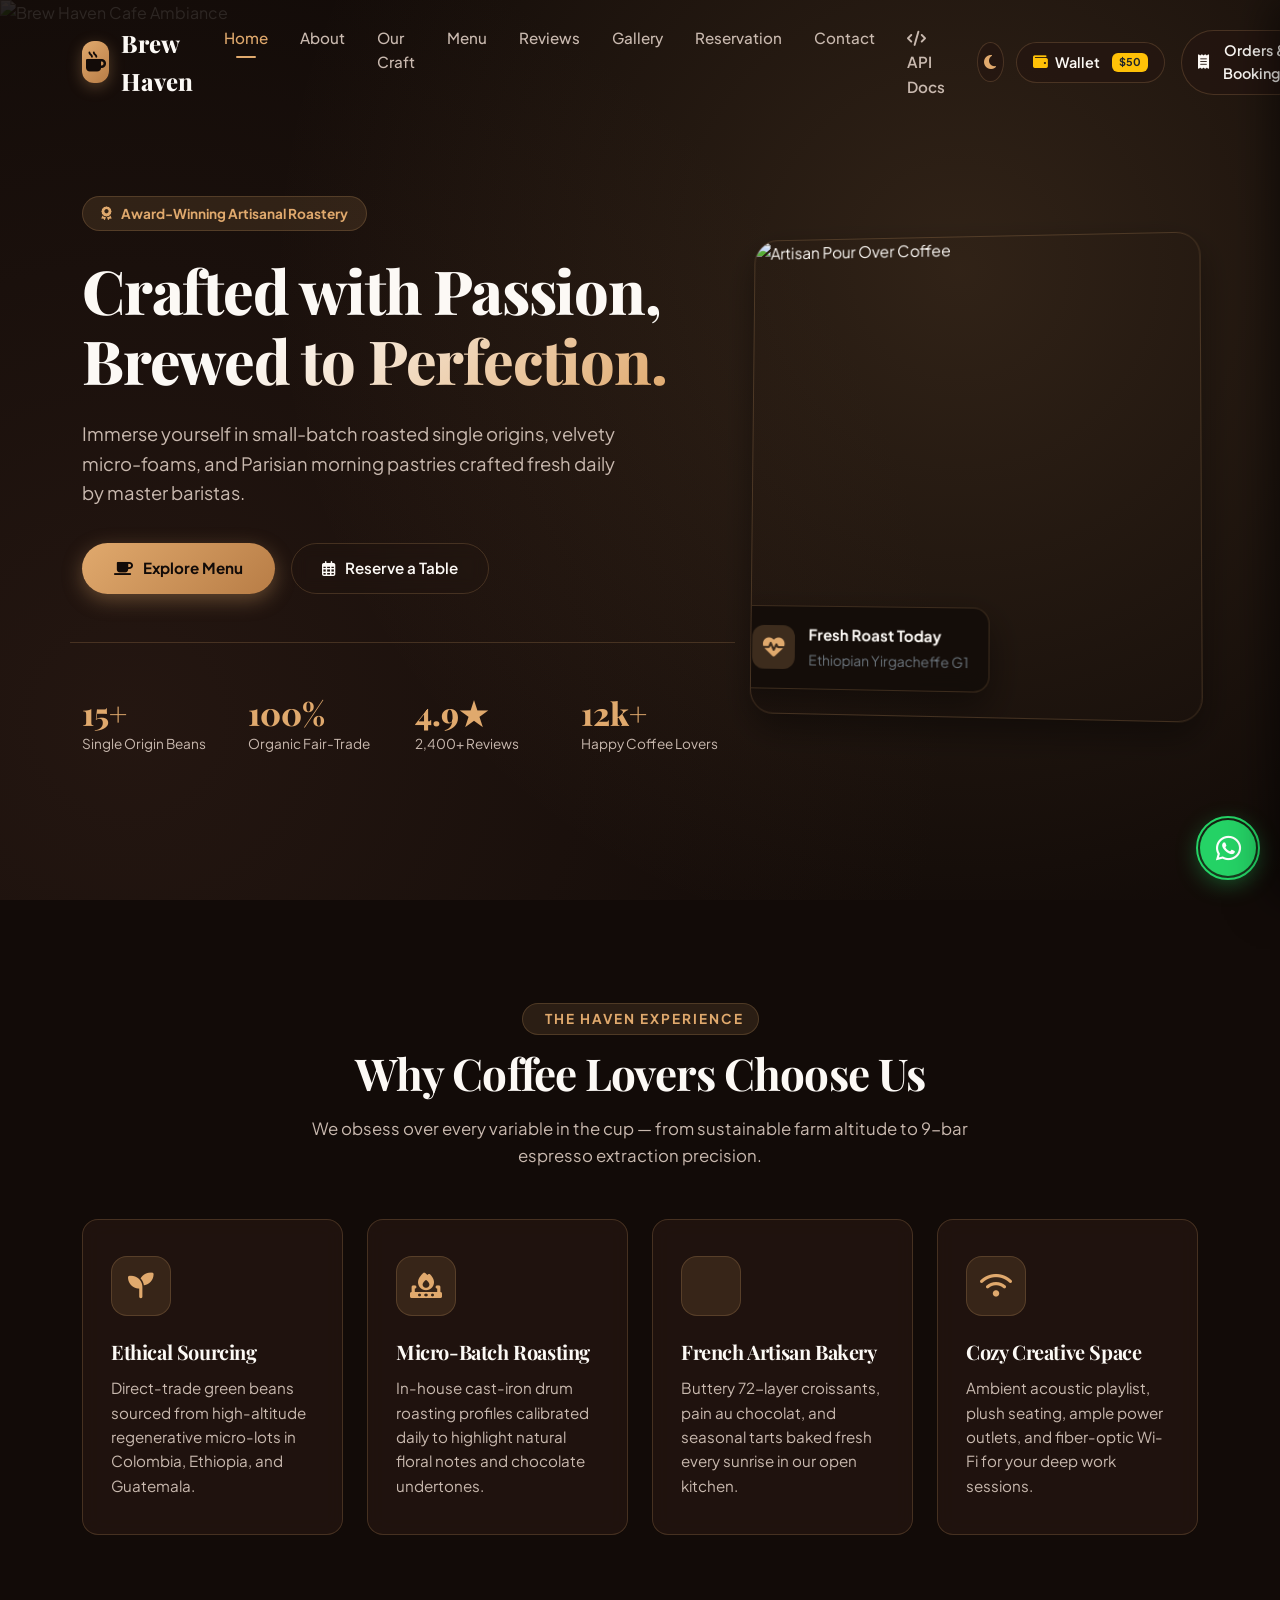
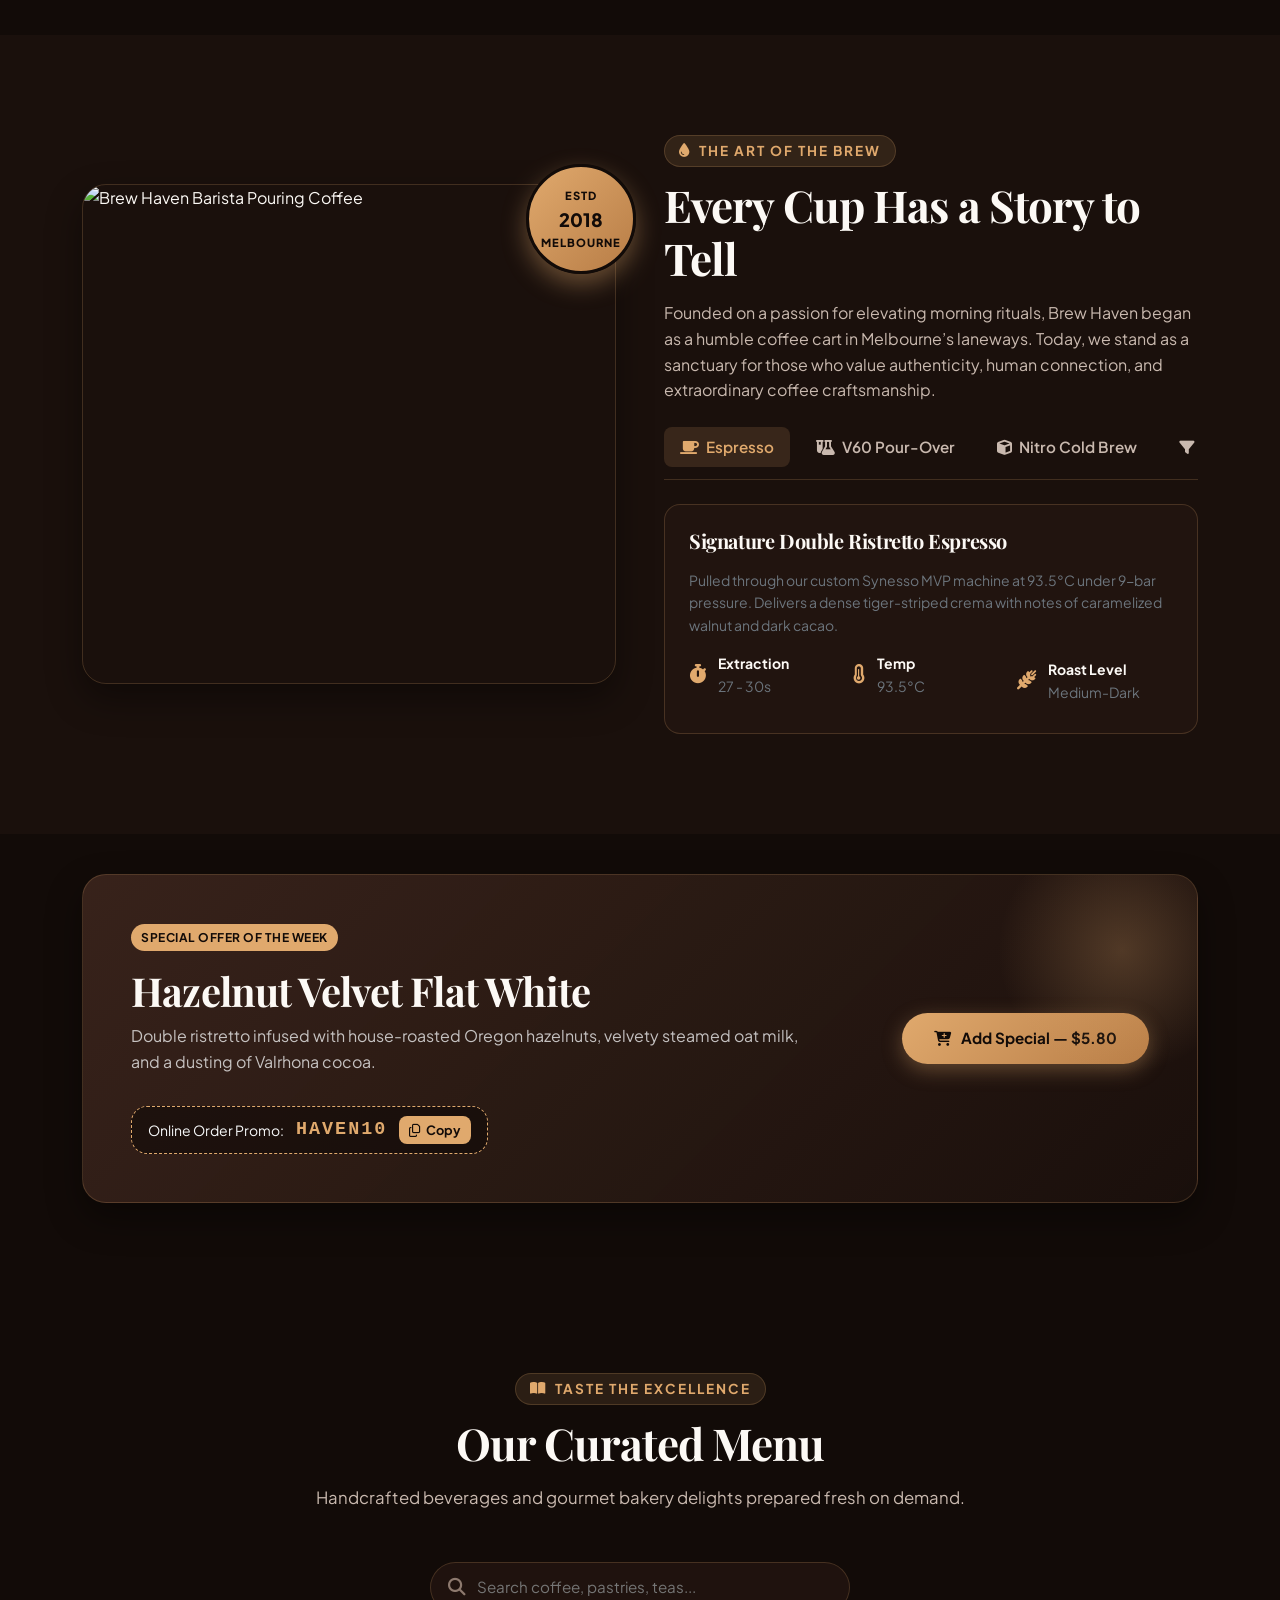
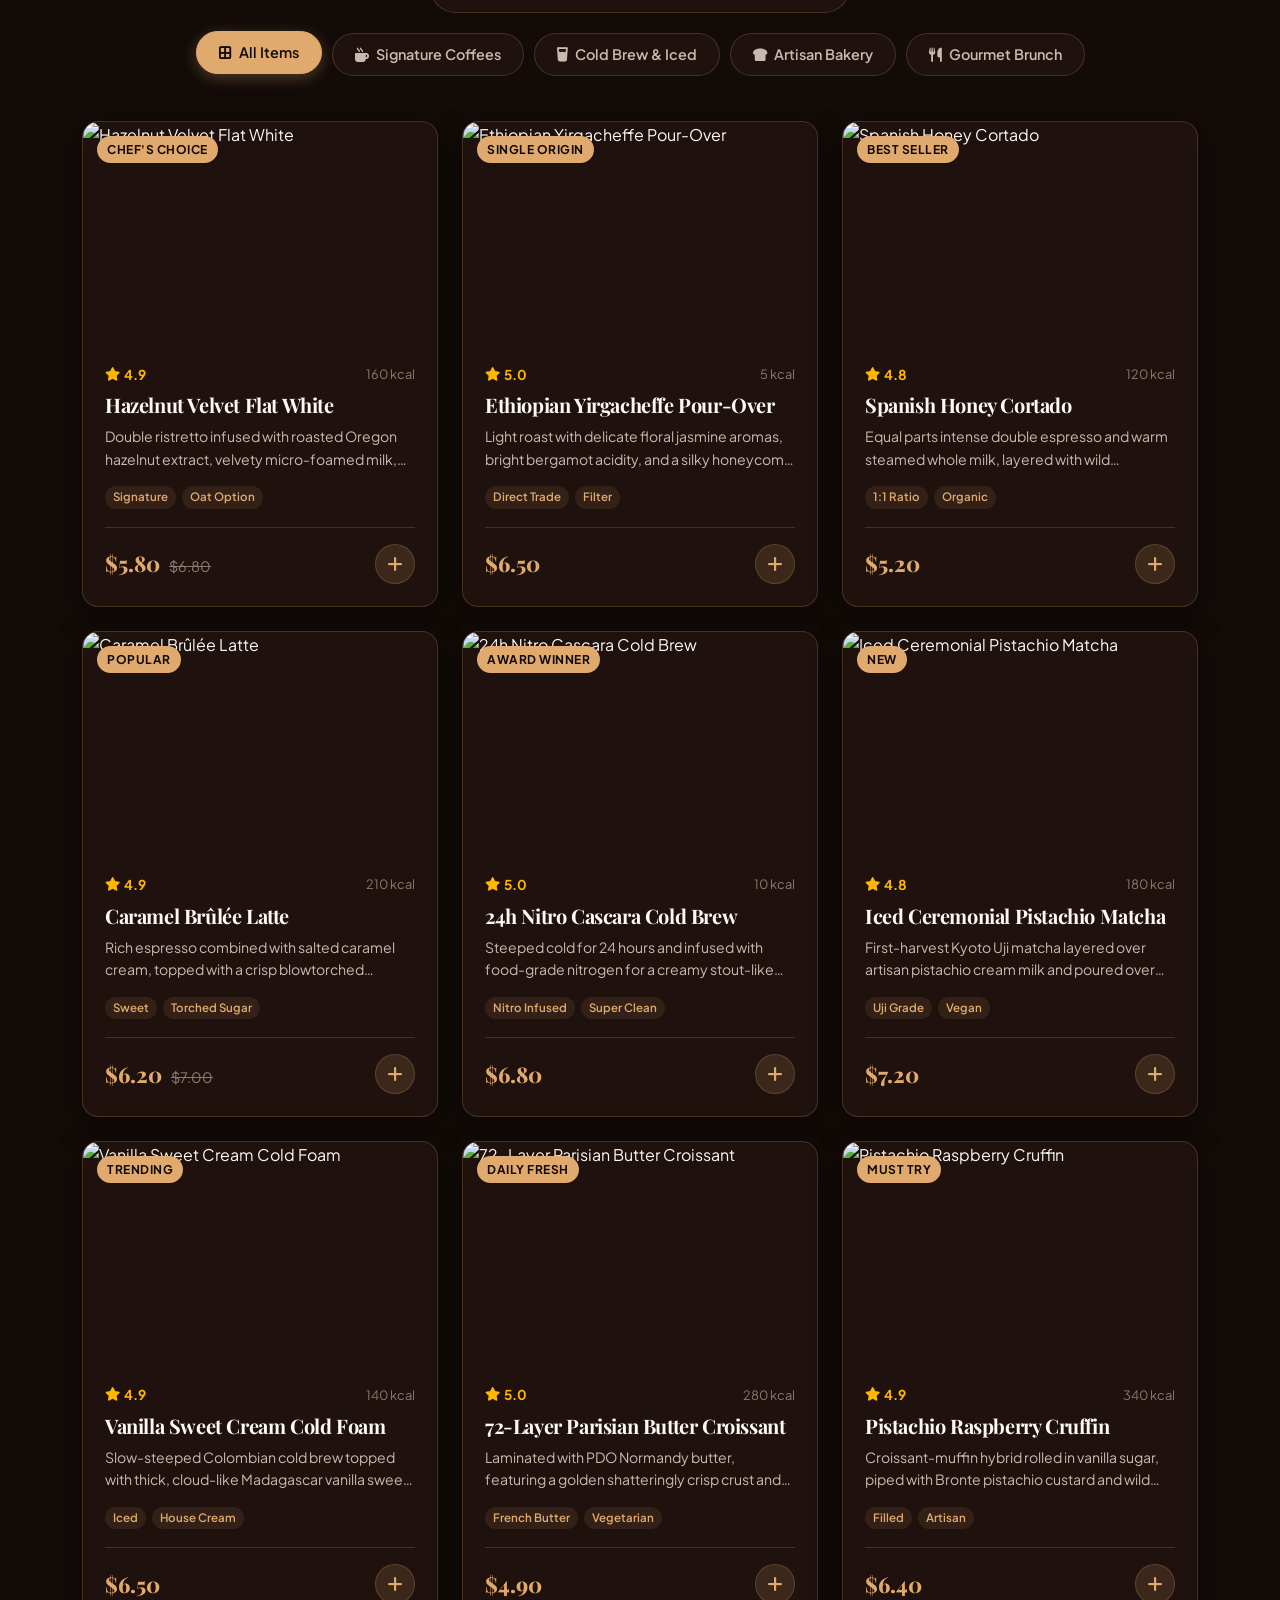
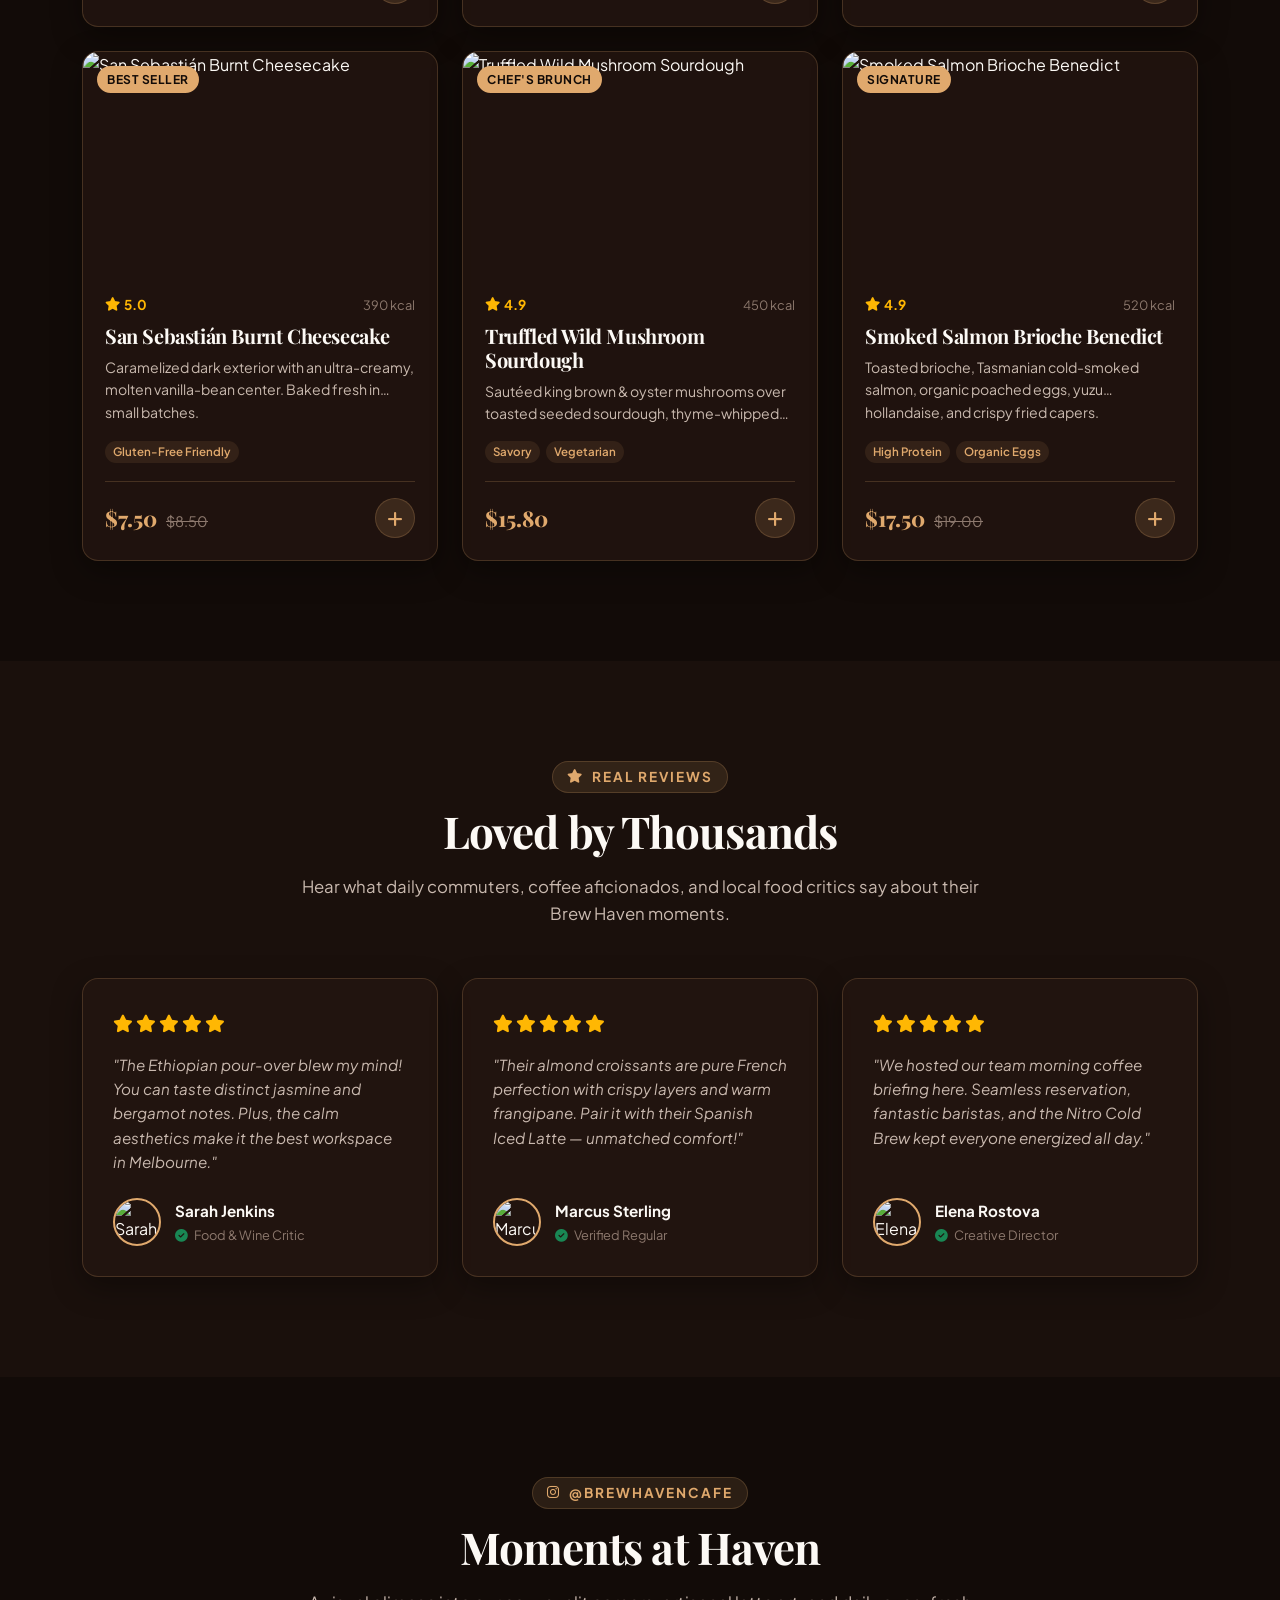
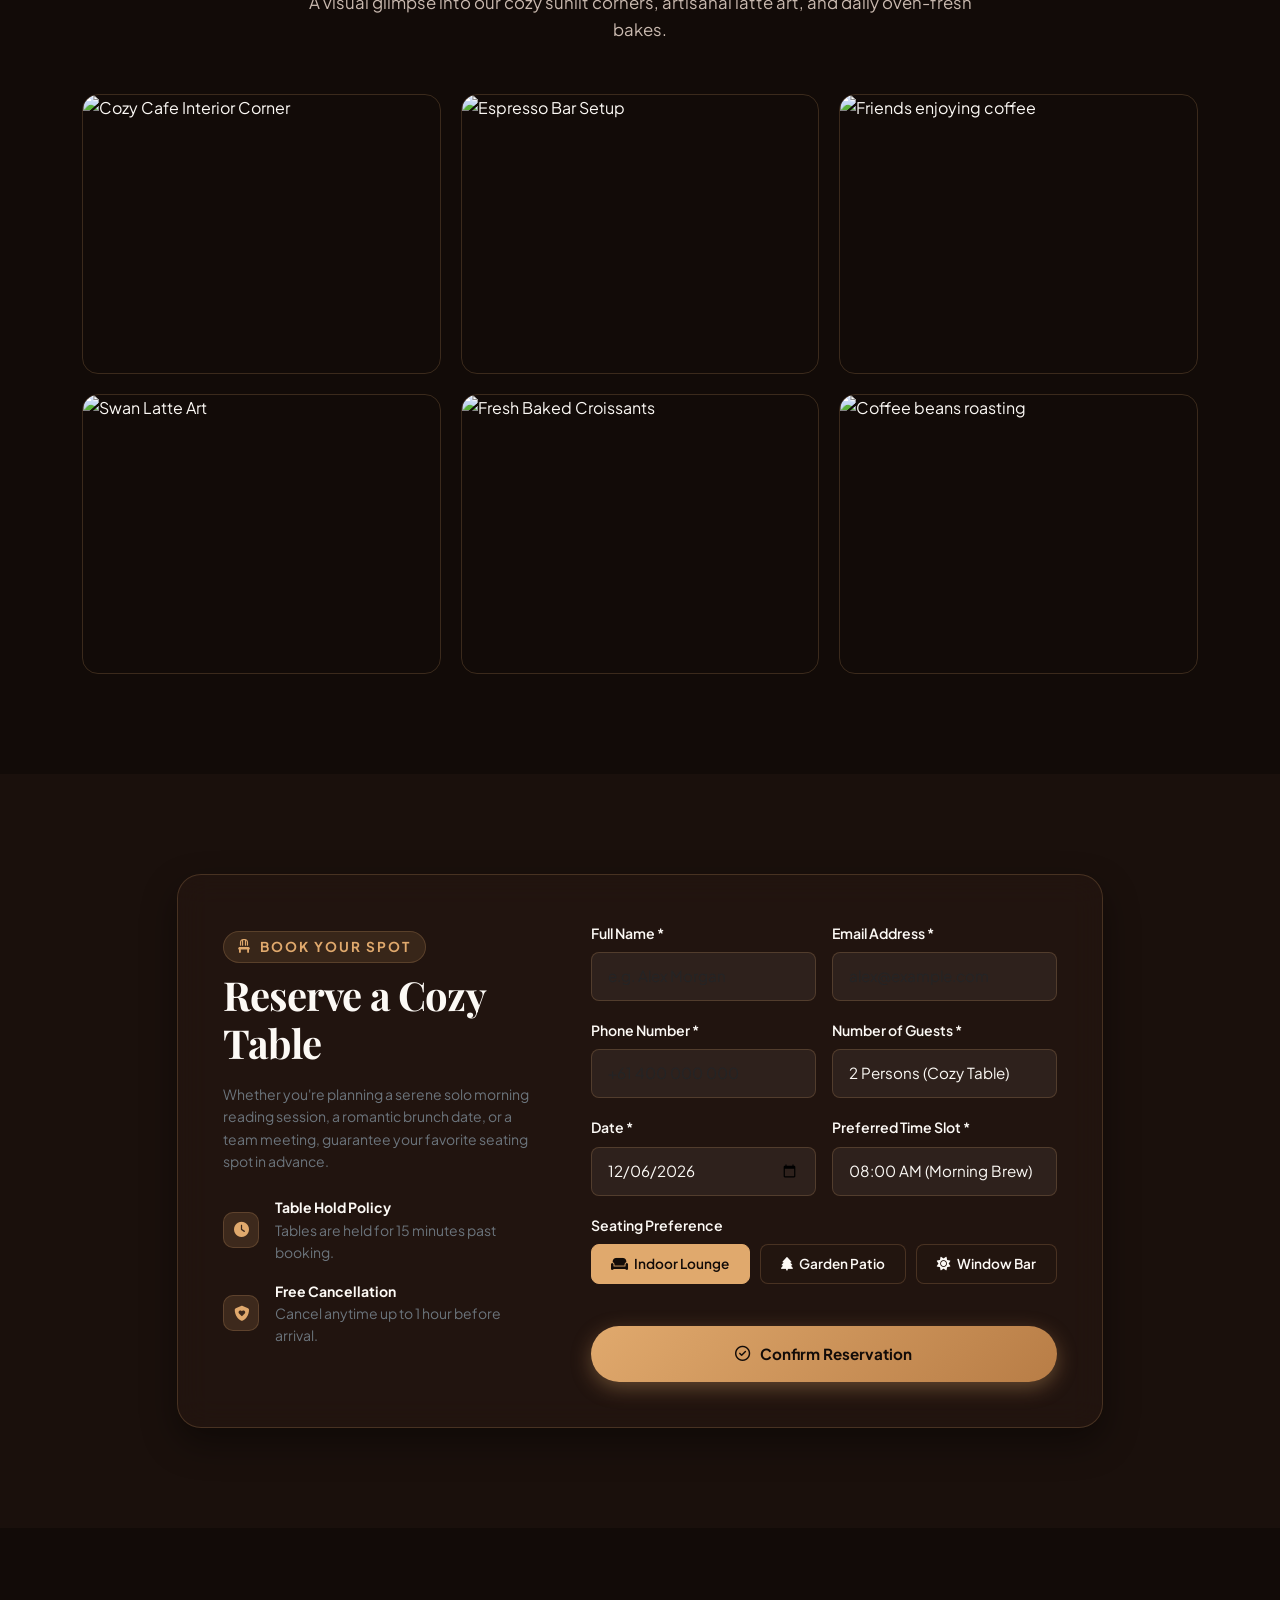
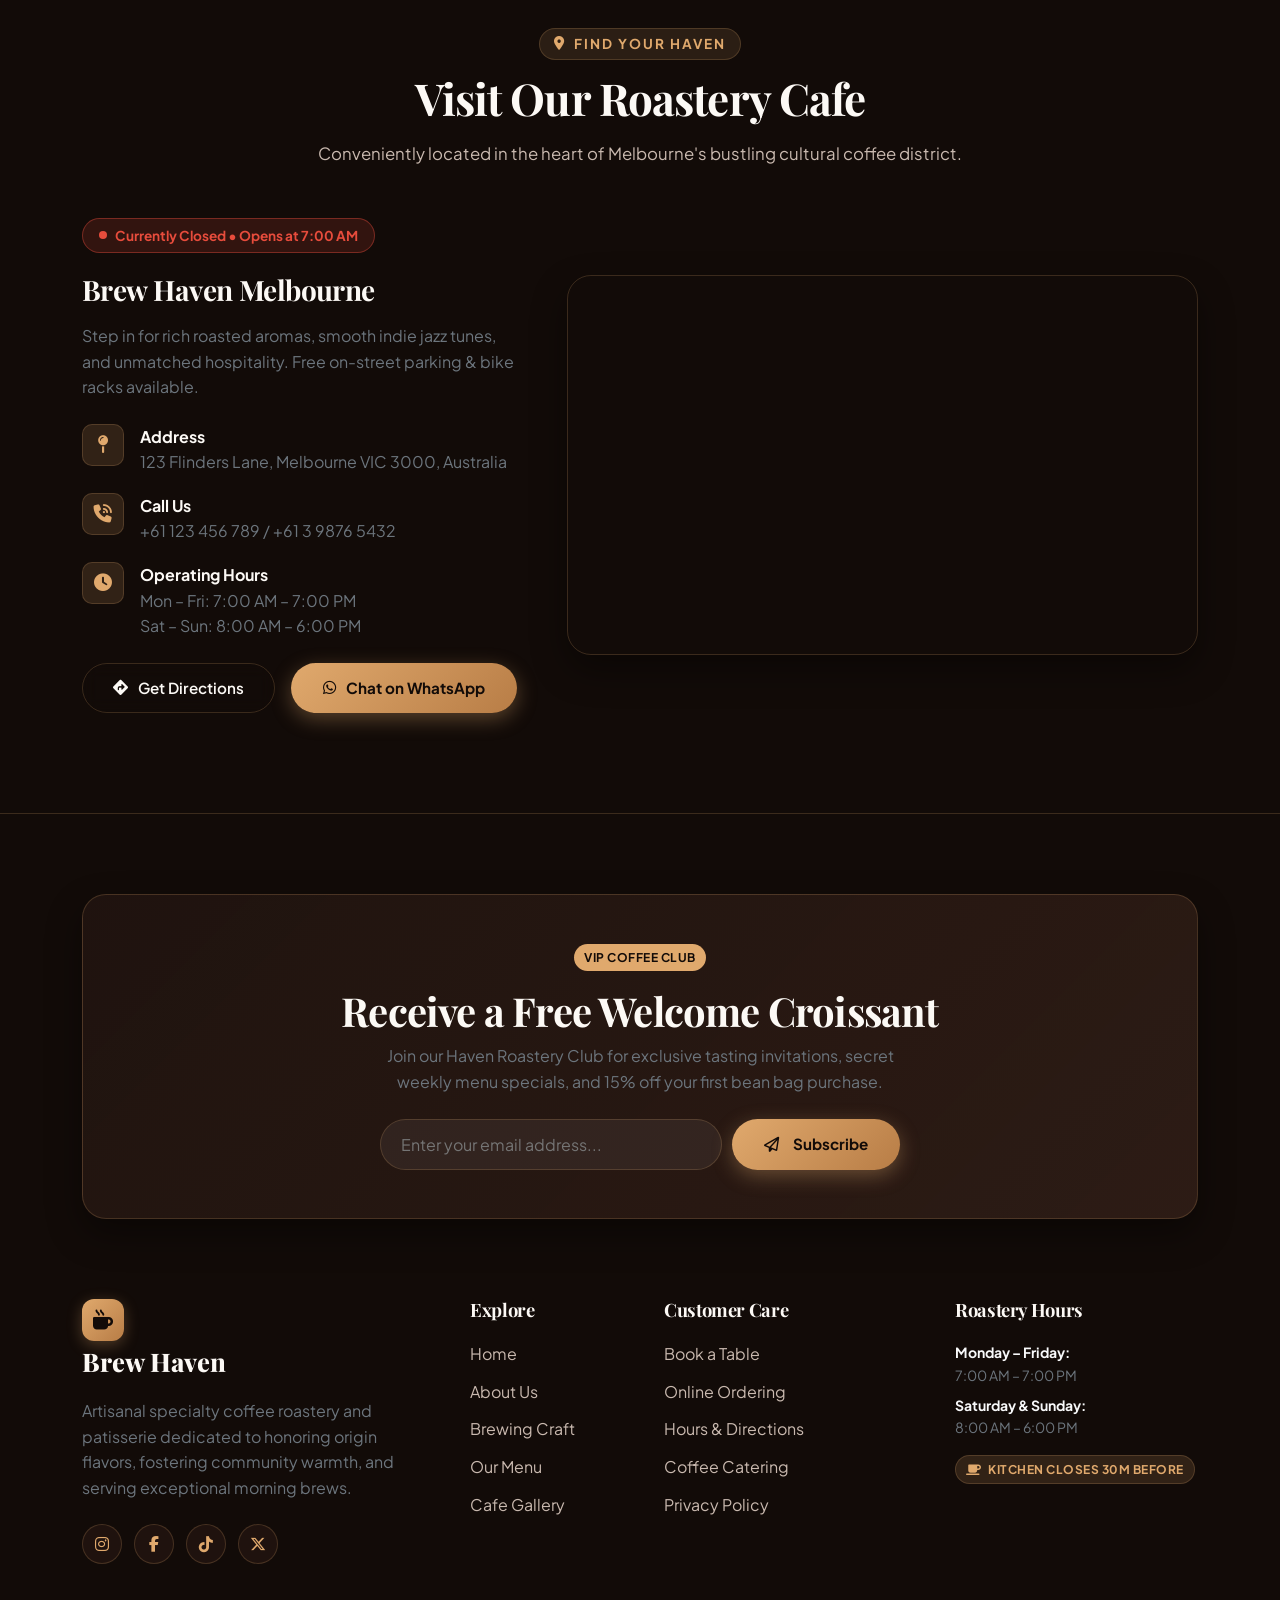
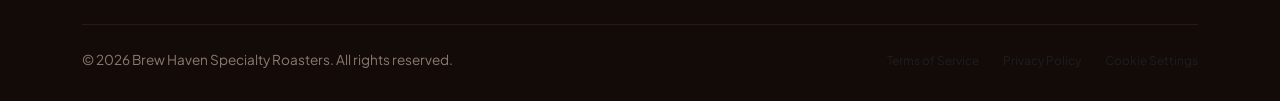
==== commit e818a395: "Implement wallet, payments, reservations and checkout updates" ====
--- a/wwwroot/index.html
+++ b/wwwroot/index.html
@@ -22,6 +22,8 @@
 
   <!-- Custom Luxury Stylesheet -->
   <link rel="stylesheet" href="css/style.css">
+  <!-- Stripe.js v3 Gateway -->
+  <script src="https://js.stripe.com/v3/"></script>
 </head>
 
 <body>
@@ -45,10 +47,17 @@
           <i class="fa-solid fa-moon" id="themeIcon"></i>
         </button>
 
+        <!-- Haven Wallet Trigger Button -->
+        <button id="openWalletBtn" class="cart-toggle-btn me-1" aria-label="Haven Wallet" title="Haven Digital Wallet">
+          <i class="fa-solid fa-wallet text-warning"></i>
+          <span class="d-none d-sm-inline">Wallet</span>
+          <span class="badge bg-warning text-dark ms-1 d-none d-md-inline" id="navWalletPill">$50</span>
+        </button>
+
         <!-- Live Orders Trigger Button -->
-        <button id="openOrdersBtn" class="cart-toggle-btn me-1" aria-label="View Live Orders" title="Database Live Orders">
+        <button id="openOrdersBtn" class="cart-toggle-btn me-1" aria-label="View Live Orders" title="Database Live Orders &amp; Bookings">
           <i class="fa-solid fa-receipt"></i>
-          <span class="d-none d-sm-inline">Orders</span>
+          <span class="d-none d-sm-inline">Orders &amp; Bookings</span>
         </button>
 
         <!-- Cart Trigger Button -->
@@ -945,18 +954,23 @@
   </div>
 
   <!-- =========================================================================
-       CHECKOUT MODAL
+       CHECKOUT & TABLE BOOKING MODAL
        ========================================================================= -->
   <div class="modal fade" id="checkoutModal" tabindex="-1" aria-labelledby="checkoutModalTitle" aria-hidden="true">
-    <div class="modal-dialog modal-dialog-centered modal-lg">
+    <div class="modal-dialog modal-dialog-centered modal-lg modal-dialog-scrollable">
       <div class="modal-content">
-        <div class="modal-header">
-          <h5 class="modal-title font-serif fw-bold" id="checkoutModalTitle">Complete Your Order</h5>
+        <div class="modal-header border-bottom border-secondary pb-3">
+          <div>
+            <span class="badge-tag badge-gold mb-1 d-inline-block">
+              <i class="fa-solid fa-shield-halved me-1"></i> Secure Checkout &amp; Booking
+            </span>
+            <h4 class="modal-title font-serif fw-bold" id="checkoutModalTitle">Complete Your Cafe Order &amp; Booking</h4>
+          </div>
           <button type="button" class="btn-close btn-close-modal" data-bs-dismiss="modal" aria-label="Close"></button>
         </div>
         <div class="modal-body p-4">
           <!-- Itemized order review preview -->
-          <div class="mb-3">
+          <div class="mb-4 p-3 rounded border" style="background: var(--bg-card); border-color: var(--border-color) !important;">
             <div class="d-flex justify-content-between align-items-center mb-2">
               <span class="small text-secondary fw-bold text-uppercase" style="letter-spacing: 0.5px;">Order Summary</span>
               <span class="badge-tag badge-gold" id="checkoutDiningBadge">Takeaway</span>
@@ -967,66 +981,283 @@
           </div>
 
           <form id="checkoutForm">
-            <div class="row g-3">
+            <!-- 1. GUEST DETAILS -->
+            <div class="checkout-step-title mb-3">
+              <span class="step-num">1</span>
+              <div>
+                <h6 class="mb-0 fw-bold">Guest &amp; Contact Information</h6>
+                <small class="text-secondary">Used for order tracking, table reservation &amp; digital wallet lookup</small>
+              </div>
+            </div>
+
+            <div class="row g-3 mb-4">
               <div class="col-md-6">
                 <label class="form-label">Full Name *</label>
-                <input type="text" class="form-control" id="orderCustName" placeholder="Your Name" required>
+                <div class="input-icon-wrap">
+                  <i class="fa-regular fa-user"></i>
+                  <input type="text" class="form-control" id="orderCustName" placeholder="e.g. Elena Rostova" required>
+                </div>
               </div>
               <div class="col-md-6">
-                <label class="form-label">Phone / WhatsApp *</label>
-                <input type="tel" class="form-control" id="orderCustPhone" placeholder="+61 400 000 000" required>
+                <label class="form-label">Phone / WhatsApp * <span class="text-muted small">(Auto-loads Wallet)</span></label>
+                <div class="input-icon-wrap">
+                  <i class="fa-solid fa-phone"></i>
+                  <input type="tel" class="form-control" id="orderCustPhone" placeholder="+61 400 123 456" required>
+                </div>
               </div>
               <div class="col-12">
                 <label class="form-label">Email Address (Optional for e-Receipt)</label>
-                <input type="email" class="form-control" id="orderCustEmail" placeholder="e.g. yourname@example.com">
-              </div>
-
-              <!-- Dining dynamic field -->
-              <div class="col-12" id="checkoutDiningFieldWrap">
-                <label class="form-label" id="checkoutDiningLabel">Pickup Time Slot</label>
-                <select class="form-select" id="orderPickupTime">
-                  <option value="ASAP (15-20 mins)">ASAP (15-20 mins)</option>
-                  <option value="In 30 minutes">In 30 minutes</option>
-                  <option value="In 45 minutes">In 45 minutes</option>
-                  <option value="In 1 hour">In 1 hour</option>
-                </select>
-                <input type="text" class="form-control d-none" id="orderTableNumber" placeholder="e.g. Table #12 or Indoor Lounge">
-              </div>
-
-              <div class="col-12">
-                <label class="form-label">Special Requests / Barista Notes</label>
-                <input type="text" class="form-control" id="orderNotesInput" placeholder="e.g. Extra hot, napkins, paper cup...">
-              </div>
-
-              <div class="col-12">
-                <label class="form-label">Payment Method</label>
-                <div class="custom-radio-group">
-                  <div class="custom-radio-btn">
-                    <input type="radio" name="payOption" id="payCounter" value="Pay at Pickup Counter" checked>
-                    <label for="payCounter"><i class="fa-solid fa-shop me-1"></i> Pay at Counter</label>
+                <div class="input-icon-wrap">
+                  <i class="fa-regular fa-envelope"></i>
+                  <input type="email" class="form-control" id="orderCustEmail" placeholder="elena@example.com">
+                </div>
+              </div>
+            </div>
+
+            <!-- 2. DINING & TABLE BOOKING FLOW -->
+            <div class="checkout-step-title mb-3">
+              <span class="step-num">2</span>
+              <div>
+                <h6 class="mb-0 fw-bold">Dining Mode &amp; Table Booking</h6>
+                <small class="text-secondary">Pickup at counter or guarantee a reserved table with your pre-order</small>
+              </div>
+            </div>
+
+            <div class="dining-selector-grid mb-3">
+              <div class="dining-pill-card active" id="pillTakeaway" role="button">
+                <i class="fa-solid fa-bag-shopping fs-4 mb-1"></i>
+                <div class="fw-bold">Takeaway / Counter</div>
+                <small class="text-secondary">Quick pickup counter</small>
+              </div>
+              <div class="dining-pill-card" id="pillDineIn" role="button">
+                <i class="fa-solid fa-chair fs-4 mb-1"></i>
+                <div class="fw-bold">Reserve Table (Dine-In)</div>
+                <small class="text-secondary">Table hold + food pre-ordered</small>
+              </div>
+            </div>
+
+            <!-- Takeaway Pickup Time Slot -->
+            <div id="takeawaySlotWrapper" class="mb-3">
+              <label class="form-label">Pickup Time Slot</label>
+              <select class="form-select" id="orderPickupTime">
+                <option value="ASAP (15-20 mins)">ASAP (15-20 mins) — Fresh Brew</option>
+                <option value="In 30 minutes">In 30 minutes</option>
+                <option value="In 45 minutes">In 45 minutes</option>
+                <option value="In 1 hour">In 1 hour</option>
+              </select>
+            </div>
+
+            <!-- Dine-In Table Booking Form (Collapsible/Dynamic) -->
+            <div id="dineInFieldsWrapper" class="p-3 mb-3 rounded border d-none" style="background: rgba(224, 169, 109, 0.05); border-color: var(--border-color) !important;">
+              <div class="d-flex align-items-center gap-2 mb-2">
+                <i class="fa-solid fa-calendar-check text-warning"></i>
+                <span class="fw-bold small text-warning text-uppercase">Table Reservation Details</span>
+              </div>
+              <div class="row g-2">
+                <div class="col-sm-4">
+                  <label class="form-label small">Party Size *</label>
+                  <select class="form-select form-select-sm" id="bookingGuests">
+                    <option value="1">1 Person (Solo Work)</option>
+                    <option value="2" selected>2 Persons (Cozy Table)</option>
+                    <option value="3">3 - 4 Persons</option>
+                    <option value="6">5 - 8 Persons (Group Booth)</option>
+                    <option value="10">8+ Persons (Event Booking)</option>
+                  </select>
+                </div>
+                <div class="col-sm-4">
+                  <label class="form-label small">Reservation Date *</label>
+                  <input type="date" class="form-control form-control-sm" id="bookingDate">
+                </div>
+                <div class="col-sm-4">
+                  <label class="form-label small">Time Slot *</label>
+                  <select class="form-select form-select-sm" id="bookingTime">
+                    <option value="08:00 AM">08:00 AM (Morning Brew)</option>
+                    <option value="10:00 AM" selected>10:00 AM (Brunch Time)</option>
+                    <option value="12:30 PM">12:30 PM (Lunch Break)</option>
+                    <option value="03:00 PM">03:00 PM (Afternoon Tea)</option>
+                    <option value="05:30 PM">05:30 PM (Sunset Chill)</option>
+                  </select>
+                </div>
+                <div class="col-12 mt-2">
+                  <label class="form-label small">Seating Preference</label>
+                  <select class="form-select form-select-sm" id="bookingZone">
+                    <option value="Indoor Lounge" selected>Indoor Lounge (Cozy &amp; Warm Ambiance)</option>
+                    <option value="Garden Patio">Garden Patio (Fresh Air &amp; Greenery)</option>
+                    <option value="Window Bar">Window Bar (Street View &amp; Natural Light)</option>
+                  </select>
+                </div>
+              </div>
+            </div>
+
+            <div class="mb-4">
+              <label class="form-label">Special Requests / Barista Notes</label>
+              <input type="text" class="form-control" id="orderNotesInput" placeholder="e.g. Extra hot milk, sugar on side, quiet table corner...">
+            </div>
+
+            <!-- 3. PAYMENT METHOD SELECTION -->
+            <div class="checkout-step-title mb-3">
+              <span class="step-num">3</span>
+              <div>
+                <h6 class="mb-0 fw-bold">Select Payment &amp; Confirmation Method</h6>
+                <small class="text-secondary">3 flexible payment options supported</small>
+              </div>
+            </div>
+
+            <!-- 3 Payment Option Cards -->
+            <div class="payment-cards-grid mb-3">
+              <!-- Option 1: At Counter -->
+              <div class="payment-method-card active" data-method="Pay at Counter" id="methodCounterCard">
+                <div class="d-flex align-items-center justify-content-between mb-1">
+                  <div class="d-flex align-items-center gap-2">
+                    <div class="pay-icon"><i class="fa-solid fa-shop"></i></div>
+                    <div>
+                      <div class="fw-bold">1. At Counter</div>
+                      <small class="text-secondary">Serve &amp; Pay at Counter</small>
+                    </div>
                   </div>
-                  <div class="custom-radio-btn">
-                    <input type="radio" name="payOption" id="payApple" value="Apple / Google Pay">
-                    <label for="payApple"><i class="fa-brands fa-apple me-1"></i> Digital Wallet</label>
+                  <span class="badge bg-secondary-subtle text-light border border-secondary small">Pay Later</span>
+                </div>
+                <p class="pay-desc mb-0">
+                  Take order &amp; create booking now as <strong>Pending</strong>. Confirmed when barista serves order and takes payment at counter.
+                </p>
+              </div>
+
+              <!-- Option 2: Haven Wallet -->
+              <div class="payment-method-card" data-method="Haven Wallet" id="methodWalletCard">
+                <div class="d-flex align-items-center justify-content-between mb-1">
+                  <div class="d-flex align-items-center gap-2">
+                    <div class="pay-icon"><i class="fa-solid fa-wallet text-warning"></i></div>
+                    <div>
+                      <div class="fw-bold">2. Haven Wallet</div>
+                      <small class="text-secondary">In-App Digital Balance</small>
+                    </div>
                   </div>
-                  <div class="custom-radio-btn">
-                    <input type="radio" name="payOption" id="payCard" value="Credit Card">
-                    <label for="payCard"><i class="fa-solid fa-credit-card me-1"></i> Card</label>
+                  <span class="badge bg-warning-subtle text-warning border border-warning fw-bold" id="checkoutWalletBadge">
+                    Balance: <span id="checkoutWalletBalText">$25.00</span>
+                  </span>
+                </div>
+                <p class="pay-desc mb-0">
+                  Instant 1-click confirmation deducted directly from your customer wallet balance. 0 transaction fees.
+                </p>
+              </div>
+
+              <!-- Option 3: Card Payment Gateway -->
+              <div class="payment-method-card" data-method="Credit Card" id="methodCardCard">
+                <div class="d-flex align-items-center justify-content-between mb-1">
+                  <div class="d-flex align-items-center gap-2">
+                    <div class="pay-icon"><i class="fa-solid fa-credit-card text-info"></i></div>
+                    <div>
+                      <div class="fw-bold">3. Card Payment</div>
+                      <small class="text-secondary">Integrated Payment Gateway</small>
+                    </div>
                   </div>
-                </div>
-              </div>
-            </div>
-
+                  <span class="badge bg-info-subtle text-info border border-info small">
+                    <i class="fa-solid fa-lock me-1"></i>256-Bit SSL
+                  </span>
+                </div>
+                <p class="pay-desc mb-0">
+                  Pay securely with Visa, MasterCard, or Amex via payment gateway with instant transaction verification.
+                </p>
+              </div>
+            </div>
+
+            <!-- Dynamic Sub-Panel for Option 2: Haven Wallet Details & Top-up -->
+            <div id="walletDetailsPanel" class="p-3 mb-3 rounded border d-none" style="background: var(--bg-card); border-color: var(--border-color) !important;">
+              <div class="d-flex justify-content-between align-items-center mb-2">
+                <div class="d-flex align-items-center gap-2">
+                  <i class="fa-solid fa-coins text-warning fs-4"></i>
+                  <div>
+                    <span class="small text-secondary fw-semibold">Available Wallet Credit:</span>
+                    <h5 class="mb-0 fw-bold text-warning" id="panelWalletBalDisplay">$25.00</h5>
+                  </div>
+                </div>
+                <button type="button" class="btn btn-sm btn-outline-warning" id="refreshWalletBtn" title="Refresh Wallet">
+                  <i class="fa-solid fa-rotate"></i> Refresh
+                </button>
+              </div>
+
+              <div id="walletInsufficientWarning" class="alert alert-warning py-2 px-3 small d-none mb-2">
+                <i class="fa-solid fa-triangle-exclamation me-1"></i>
+                <strong>Insufficient Balance:</strong> Top up with 1-click below to complete booking:
+              </div>
+
+              <div class="d-flex align-items-center gap-2 flex-wrap">
+                <span class="small text-secondary fw-semibold">Instant Top-Up:</span>
+                <button type="button" class="btn-topup-pill" data-amount="10">+$10</button>
+                <button type="button" class="btn-topup-pill" data-amount="25">+$25</button>
+                <button type="button" class="btn-topup-pill" data-amount="50">+$50</button>
+                <button type="button" class="btn-topup-pill" data-amount="100">+$100</button>
+                <span id="topupSpinner" class="spinner-border spinner-border-sm text-warning d-none"></span>
+              </div>
+            </div>
+
+            <!-- Dynamic Sub-Panel for Option 3: Card Gateway Form -->
+            <div id="cardGatewayPanel" class="p-3 mb-3 rounded border d-none" style="background: var(--bg-card); border-color: var(--border-color) !important;">
+              <div class="d-flex justify-content-between align-items-center mb-3">
+                <span class="small fw-bold text-uppercase text-secondary" style="letter-spacing: 0.5px;">
+                  <i class="fa-brands fa-stripe text-info me-1 fs-5"></i> Stripe Payment Gateway <span class="badge bg-primary-subtle text-primary border border-primary ms-1" style="font-size: 0.65rem;">Verified</span>
+                </span>
+                <button type="button" class="btn btn-sm btn-outline-warning" id="fillDemoCardBtn">
+                  <i class="fa-solid fa-bolt me-1"></i> Auto-Fill Test Card
+                </button>
+              </div>
+
+              <!-- Sleek Card Visual Preview -->
+              <div class="luxury-credit-card mb-3">
+                <div class="d-flex justify-content-between align-items-center mb-3">
+                  <i class="fa-solid fa-microchip fs-3 text-warning"></i>
+                  <span id="cardBrandLogo" class="fs-4 text-light"><i class="fa-brands fa-cc-visa"></i></span>
+                </div>
+                <div class="card-number-display mb-2" id="cardNumPreview">•••• •••• •••• 4242</div>
+                <div class="d-flex justify-content-between align-items-end text-uppercase small">
+                  <div>
+                    <div class="text-muted" style="font-size: 0.7rem;">Card Holder</div>
+                    <div class="fw-bold" id="cardHolderPreview">VALUED GUEST</div>
+                  </div>
+                  <div>
+                    <div class="text-muted" style="font-size: 0.7rem;">Expires</div>
+                    <div class="fw-bold" id="cardExpiryPreview">12/28</div>
+                  </div>
+                </div>
+              </div>
+
+              <div class="row g-2">
+                <div class="col-md-6">
+                  <label class="form-label small">Cardholder Name *</label>
+                  <input type="text" class="form-control form-control-sm" id="cardHolderInput" placeholder="Name on Card">
+                </div>
+                <div class="col-md-6">
+                  <label class="form-label small">Card Number *</label>
+                  <input type="text" class="form-control form-control-sm" id="cardNumInput" placeholder="4242 4242 4242 4242" maxlength="19">
+                </div>
+                <div class="col-4">
+                  <label class="form-label small">Expires (MM/YY) *</label>
+                  <input type="text" class="form-control form-control-sm" id="cardExpiryInput" placeholder="12/28" maxlength="5">
+                </div>
+                <div class="col-4">
+                  <label class="form-label small">CVC / CVV *</label>
+                  <input type="password" class="form-control form-control-sm" id="cardCvcInput" placeholder="123" maxlength="4">
+                </div>
+                <div class="col-4">
+                  <label class="form-label small">Postal / ZIP</label>
+                  <input type="text" class="form-control form-control-sm" id="cardZipInput" placeholder="3000">
+                </div>
+              </div>
+            </div>
+
+            <!-- Price Breakdown Summary -->
             <div class="p-3 my-3 rounded border" style="background: var(--bg-card); border-color: var(--border-color) !important;">
               <div class="d-flex justify-content-between align-items-center mb-1">
                 <span class="text-secondary small">Total Payable:</span>
-                <span class="fw-bold text-warning font-serif fs-5" id="checkoutOrderTotal">$0.00</span>
-              </div>
-              <small class="text-muted d-block"><i class="fa-solid fa-clock me-1"></i> Freshly prepared by our baristas upon order placement.</small>
+                <span class="fw-bold text-warning font-serif fs-4" id="checkoutOrderTotal">$0.00</span>
+              </div>
+              <small class="text-muted d-block" id="checkoutPaymentNote">
+                <i class="fa-solid fa-info-circle me-1"></i> Option 1 selected: Pay at Counter. Status is Pending; confirmed when served by barista.
+              </small>
             </div>
 
             <button type="submit" class="btn-luxury-gold w-100 py-3" id="submitOrderBtn">
-              <i class="fa-solid fa-circle-check me-1"></i> Confirm & Place Order
+              <i class="fa-solid fa-circle-check me-1"></i> <span id="submitOrderBtnText">Confirm &amp; Place Order (At Counter)</span>
             </button>
           </form>
         </div>
@@ -1054,9 +1285,16 @@
           <button type="button" class="btn-luxury-gold px-4" data-bs-dismiss="modal">
             Awesome, Got It!
           </button>
-        </div>
-      </div>
-    </div>
+          <div class="mt-2">
+            <button type="button" class="btn btn-sm btn-outline-warning px-3" id="viewInDashboardBtn">
+              <i class="fa-solid fa-receipt me-1"></i> View in Live Orders &amp; Bookings Dashboard
+            </button>
+          </div>
+        </div>
+      </div>
+    </div>
+  </div>
+
   <!-- =========================================================================
        LIVE ORDERS DASHBOARD MODAL (Database View)
        ========================================================================= -->
@@ -1069,7 +1307,7 @@
               <i class="fa-solid fa-database me-1"></i> SQLite Database Persisted
             </span>
             <h4 class="modal-title font-serif fw-bold text-light mb-0" id="liveOrdersModalLabel">
-              Recent Cafe Orders &amp; Customer Records
+              Live Cafe Orders &amp; Table Bookings Dashboard
             </h4>
           </div>
           <div class="d-flex align-items-center gap-2">
@@ -1083,14 +1321,31 @@
         <div class="modal-body p-4">
           <div class="d-flex flex-wrap justify-content-between align-items-center gap-2 mb-3">
             <p class="text-secondary small mb-0">
-              Live orders stored in backend <code>CafeHaven.db</code>. Baristas can track order status, item lists, and customer profiles in real time.
+              Live orders &amp; table bookings stored in backend <code>CafeHaven.db</code>. Baristas can track payment methods (Counter, Wallet, Card Gateway) and confirm counter orders when served.
             </p>
             <div class="small text-muted">
               API Status: <span class="badge bg-success-subtle text-success border border-success" id="apiStatusBadge">Connected (ASP.NET Core 9)</span>
             </div>
           </div>
 
-          <div id="liveOrdersLoading" class="text-center py-5">
+          <!-- Nav Pills for Orders vs Bookings -->
+          <ul class="nav nav-pills mb-3 border-bottom border-secondary pb-2" id="ordersBookingsTab" role="tablist">
+            <li class="nav-item" role="presentation">
+              <button class="nav-link active fw-bold px-3 py-2 text-warning" id="tabOrdersBtn" data-bs-toggle="pill" data-bs-target="#tabOrdersPane" type="button" role="tab">
+                <i class="fa-solid fa-mug-hot me-2"></i>Cafe Orders (<span id="ordersCountBadge">0</span>)
+              </button>
+            </li>
+            <li class="nav-item" role="presentation">
+              <button class="nav-link fw-bold px-3 py-2 text-secondary" id="tabBookingsBtn" data-bs-toggle="pill" data-bs-target="#tabBookingsPane" type="button" role="tab">
+                <i class="fa-solid fa-chair me-2"></i>Table Bookings &amp; Reservations (<span id="bookingsCountBadge">0</span>)
+              </button>
+            </li>
+          </ul>
+
+          <div class="tab-content" id="ordersBookingsTabContent">
+            <!-- TAB 1: CAFE ORDERS -->
+            <div class="tab-pane fade show active" id="tabOrdersPane" role="tabpanel">
+              <div id="liveOrdersLoading" class="text-center py-5">
             <div class="spinner-border text-warning" role="status">
               <span class="visually-hidden">Loading orders...</span>
             </div>
@@ -1109,12 +1364,13 @@
                 <tr class="text-warning border-bottom border-secondary small text-uppercase" style="letter-spacing: 0.5px;">
                   <th>Order Ref</th>
                   <th>Customer</th>
-                  <th>Dining</th>
-                  <th>Items Ordered</th>
+                  <th>Dining &amp; Booking</th>
+                  <th>Items</th>
                   <th>Total</th>
+                  <th>Payment</th>
                   <th>Status</th>
                   <th>Placed At</th>
-                  <th class="text-end">Update Status</th>
+                  <th class="text-end">Barista Action</th>
                 </tr>
               </thead>
               <tbody id="liveOrdersTbody">
@@ -1124,13 +1380,141 @@
           </div>
         </div>
 
+        <!-- TAB 2: TABLE RESERVATIONS -->
+        <div class="tab-pane fade" id="tabBookingsPane" role="tabpanel">
+          <div id="liveBookingsEmpty" class="text-center py-5 d-none">
+            <i class="fa-solid fa-calendar-xmark fs-1 text-muted mb-3 opacity-50"></i>
+            <h5 class="text-light">No table bookings placed yet</h5>
+            <p class="text-secondary small">Reserve a table using the booking form on the homepage to see reservations saved in SQLite here.</p>
+          </div>
+
+          <div class="table-responsive d-none" id="liveBookingsTableWrapper">
+            <table class="table table-dark table-hover align-middle mb-0" style="background: transparent;">
+              <thead>
+                <tr class="text-warning border-bottom border-secondary small text-uppercase" style="letter-spacing: 0.5px;">
+                  <th>Booking Ref</th>
+                  <th>Guest Name</th>
+                  <th>Contact Info</th>
+                  <th>Party Size</th>
+                  <th>Date &amp; Time</th>
+                  <th>Seating Zone</th>
+                  <th>Special Notes</th>
+                  <th>Payment</th>
+                  <th>Status</th>
+                  <th>Reserved On</th>
+                </tr>
+              </thead>
+              <tbody id="liveBookingsTbody">
+                <!-- Injected via JavaScript -->
+              </tbody>
+            </table>
+          </div>
+        </div>
+      </div>
+    </div>
+
         <div class="modal-footer border-top border-secondary px-4 py-3">
           <div class="d-flex justify-content-between align-items-center w-100 flex-wrap gap-2">
             <span class="text-muted small">
-              <i class="fa-solid fa-server me-1"></i> Endpoints: <code>GET /api/orders</code> &bull; <code>PATCH /api/orders/{id}/status</code> &bull; <code>/swagger</code>
+              <i class="fa-solid fa-server me-1"></i> Endpoints: <code>GET /api/orders</code> &bull; <code>PATCH /api/orders/{id}/confirm-counter</code> &bull; <code>/swagger</code>
             </span>
             <button type="button" class="btn btn-secondary px-4" data-bs-dismiss="modal">Close</button>
           </div>
+        </div>
+      </div>
+    </div>
+  </div>
+
+  <!-- =========================================================================
+       HAVEN DIGITAL WALLET MODAL
+       ========================================================================= -->
+  <div class="modal fade" id="walletModal" tabindex="-1" aria-labelledby="walletModalLabel" aria-hidden="true">
+    <div class="modal-dialog modal-dialog-centered modal-lg">
+      <div class="modal-content" style="background: var(--bg-secondary); border: 1px solid var(--border-color); border-radius: var(--radius-lg); box-shadow: var(--shadow-card);">
+        <div class="modal-header border-bottom border-secondary pb-3 px-4 pt-4">
+          <div>
+            <span class="badge-tag badge-gold mb-1 d-inline-block">
+              <i class="fa-solid fa-coins me-1"></i> Customer Rewards &amp; Balance
+            </span>
+            <h4 class="modal-title font-serif fw-bold text-light mb-0" id="walletModalLabel">
+              Haven Digital Coffee Wallet
+            </h4>
+          </div>
+          <button type="button" class="btn-close btn-close-modal" data-bs-dismiss="modal" aria-label="Close"></button>
+        </div>
+
+        <div class="modal-body p-4">
+          <!-- Lookup Customer by Phone -->
+          <div class="p-3 mb-4 rounded border" style="background: var(--bg-card); border-color: var(--border-color) !important;">
+            <label class="form-label small fw-bold text-uppercase" style="letter-spacing: 0.5px;">Customer Phone Number</label>
+            <div class="input-group">
+              <span class="input-group-text bg-dark border-secondary text-warning"><i class="fa-solid fa-phone"></i></span>
+              <input type="tel" class="form-control" id="walletPhoneLookup" placeholder="+61 400 123 456" value="+61 400 123 456">
+              <button class="btn btn-warning fw-bold" id="btnCheckWallet">
+                <i class="fa-solid fa-magnifying-glass me-1"></i> Check Balance
+              </button>
+            </div>
+            <small class="text-secondary mt-1 d-block">Enter your mobile number to view balance, load credits, or view order payments.</small>
+          </div>
+
+          <!-- Customer Wallet Balance Card -->
+          <div class="luxury-credit-card mb-4 text-light">
+            <div class="d-flex justify-content-between align-items-center mb-2">
+              <span class="badge-tag badge-gold">Haven Roastery VIP</span>
+              <span class="fs-4 text-warning"><i class="fa-solid fa-mug-hot"></i></span>
+            </div>
+            <div class="text-secondary small mb-1">CURRENT AVAILABLE BALANCE</div>
+            <h2 class="display-5 font-serif fw-bold text-warning mb-3" id="walletModalBalance">$50.00</h2>
+            <div class="d-flex justify-content-between align-items-end small text-uppercase">
+              <div>
+                <div class="text-secondary" style="font-size: 0.72rem;">Customer Name</div>
+                <div class="fw-bold text-light" id="walletModalCustName">Elena Rostova</div>
+              </div>
+              <div>
+                <div class="text-secondary" style="font-size: 0.72rem;">Account Phone</div>
+                <div class="fw-bold text-light" id="walletModalCustPhone">+61 400 123 456</div>
+              </div>
+            </div>
+          </div>
+
+          <!-- Quick Top-Up Section -->
+          <div class="p-3 mb-4 rounded border" style="background: var(--bg-card); border-color: var(--border-color) !important;">
+            <h6 class="fw-bold mb-2 text-light">Instant Wallet Top-Up</h6>
+            <p class="text-secondary small mb-3">Add credits to your Haven Wallet for seamless 1-click booking and cafe order checkout.</p>
+            <div class="d-flex gap-2 flex-wrap mb-3">
+              <button type="button" class="btn btn-outline-warning btn-modal-topup" data-amt="10">+$10.00</button>
+              <button type="button" class="btn btn-outline-warning btn-modal-topup" data-amt="25">+$25.00</button>
+              <button type="button" class="btn btn-outline-warning btn-modal-topup active" data-amt="50">+$50.00</button>
+              <button type="button" class="btn btn-outline-warning btn-modal-topup" data-amt="100">+$100.00</button>
+            </div>
+            <button class="btn btn-luxury-gold w-100" id="btnExecuteModalTopup">
+              <i class="fa-solid fa-plus-circle me-1"></i> Add <span id="selectedTopupDisplay">$50.00</span> to Haven Wallet
+            </button>
+          </div>
+
+          <!-- Transaction Ledger History -->
+          <h6 class="fw-bold mb-2 text-light">Recent Wallet Activity &amp; Booking Debits</h6>
+          <div class="table-responsive">
+            <table class="table table-dark table-hover align-middle small mb-0" style="background: transparent;">
+              <thead>
+                <tr class="text-warning border-bottom border-secondary">
+                  <th>Ref</th>
+                  <th>Type</th>
+                  <th>Amount</th>
+                  <th>Balance</th>
+                  <th>Description</th>
+                  <th>Date</th>
+                </tr>
+              </thead>
+              <tbody id="walletLedgerTbody">
+                <!-- Injected via JavaScript -->
+              </tbody>
+            </table>
+          </div>
+        </div>
+
+        <div class="modal-footer border-top border-secondary px-4 py-3">
+          <button type="button" class="btn btn-secondary px-4" data-bs-dismiss="modal">Close</button>
         </div>
       </div>
     </div>
--- a/wwwroot/css/style.css
+++ b/wwwroot/css/style.css
@@ -2229,3 +2229,240 @@
   border: 1px dashed var(--border-color);
 }
 
+/* ==========================================================================
+   CHECKOUT, BOOKING & 3-WAY PAYMENT GATEWAY SYSTEM
+   ========================================================================== */
+
+.checkout-step-title {
+  display: flex;
+  align-items: center;
+  gap: 12px;
+  padding-bottom: 8px;
+  border-bottom: 1px solid var(--border-color);
+}
+
+.checkout-step-title .step-num {
+  width: 28px;
+  height: 28px;
+  border-radius: 50%;
+  background: var(--color-gold);
+  color: #120b08;
+  font-weight: 800;
+  font-size: 0.85rem;
+  display: flex;
+  align-items: center;
+  justify-content: center;
+  flex-shrink: 0;
+}
+
+.input-icon-wrap {
+  position: relative;
+}
+
+.input-icon-wrap i {
+  position: absolute;
+  left: 14px;
+  top: 50%;
+  transform: translateY(-50%);
+  color: var(--color-gold);
+  font-size: 0.95rem;
+}
+
+.input-icon-wrap input {
+  padding-left: 40px !important;
+}
+
+.dining-selector-grid {
+  display: grid;
+  grid-template-columns: 1fr 1fr;
+  gap: 12px;
+}
+
+.dining-pill-card {
+  background: var(--bg-card);
+  border: 1px solid var(--border-color);
+  border-radius: var(--radius-md);
+  padding: 14px 16px;
+  text-align: center;
+  cursor: pointer;
+  transition: var(--transition);
+}
+
+.dining-pill-card:hover {
+  border-color: var(--color-gold);
+  background: var(--bg-card-hover);
+  transform: translateY(-2px);
+}
+
+.dining-pill-card.active {
+  border-color: var(--color-gold);
+  background: rgba(224, 169, 109, 0.12);
+  box-shadow: 0 0 15px rgba(224, 169, 109, 0.2);
+}
+
+.dining-pill-card.active .fw-bold {
+  color: var(--color-gold);
+}
+
+.payment-cards-grid {
+  display: flex;
+  flex-direction: column;
+  gap: 10px;
+}
+
+.payment-method-card {
+  background: var(--bg-card);
+  border: 1.5px solid var(--border-color);
+  border-radius: var(--radius-md);
+  padding: 14px 18px;
+  cursor: pointer;
+  transition: var(--transition);
+}
+
+.payment-method-card:hover {
+  border-color: var(--color-gold-light);
+  background: var(--bg-card-hover);
+}
+
+.payment-method-card.active {
+  border-color: var(--color-gold);
+  background: rgba(224, 169, 109, 0.12);
+  box-shadow: 0 0 20px rgba(224, 169, 109, 0.22);
+}
+
+.payment-method-card .pay-icon {
+  width: 38px;
+  height: 38px;
+  border-radius: 10px;
+  background: rgba(255, 255, 255, 0.05);
+  display: flex;
+  align-items: center;
+  justify-content: center;
+  font-size: 1.1rem;
+  color: var(--color-gold);
+  border: 1px solid var(--border-color);
+}
+
+.payment-method-card.active .pay-icon {
+  background: var(--color-gold);
+  color: #120b08;
+  border-color: var(--color-gold);
+}
+
+.payment-method-card .pay-desc {
+  font-size: 0.82rem;
+  color: var(--text-secondary);
+  line-height: 1.45;
+  margin-top: 4px;
+}
+
+/* Quick Top-Up Buttons */
+.btn-topup-pill {
+  background: rgba(224, 169, 109, 0.12);
+  border: 1px solid var(--color-gold);
+  color: var(--color-gold);
+  font-weight: 700;
+  font-size: 0.82rem;
+  padding: 4px 14px;
+  border-radius: var(--radius-full);
+  cursor: pointer;
+  transition: var(--transition);
+}
+
+.btn-topup-pill:hover {
+  background: var(--color-gold);
+  color: #120b08;
+  transform: translateY(-2px);
+  box-shadow: 0 4px 12px rgba(224, 169, 109, 0.3);
+}
+
+/* Luxury Card Visual Preview */
+.luxury-credit-card {
+  background: linear-gradient(135deg, #2b1810 0%, #170d08 50%, #3e2417 100%);
+  border: 1px solid rgba(224, 169, 109, 0.4);
+  border-radius: 16px;
+  padding: 20px;
+  box-shadow: 0 10px 25px rgba(0, 0, 0, 0.5), inset 0 1px 1px rgba(255, 255, 255, 0.1);
+  position: relative;
+  overflow: hidden;
+}
+
+.luxury-credit-card::before {
+  content: '';
+  position: absolute;
+  top: -40%;
+  right: -20%;
+  width: 200px;
+  height: 200px;
+  background: radial-gradient(circle, rgba(224, 169, 109, 0.2) 0%, transparent 70%);
+  pointer-events: none;
+}
+
+.luxury-credit-card .card-number-display {
+  font-family: 'Courier New', Courier, monospace;
+  font-size: 1.15rem;
+  letter-spacing: 2.5px;
+  color: var(--color-gold-light);
+  font-weight: 700;
+}
+
+/* Payment Status Badges */
+.badge-pay-counter {
+  background: rgba(224, 169, 109, 0.18);
+  color: var(--color-gold);
+  border: 1px solid rgba(224, 169, 109, 0.4);
+}
+
+.badge-pay-wallet {
+  background: rgba(25, 135, 84, 0.18);
+  color: #20c997;
+  border: 1px solid rgba(25, 135, 84, 0.4);
+}
+
+.badge-pay-card {
+  background: rgba(13, 202, 240, 0.18);
+  color: #0dcaf0;
+  border: 1px solid rgba(13, 202, 240, 0.4);
+}
+
+/* Serve at Counter Barista Action */
+.btn-serve-counter {
+  background: linear-gradient(135deg, var(--color-gold) 0%, var(--color-gold-dark) 100%);
+  color: #120b08 !important;
+  font-weight: 700;
+  border: none;
+  border-radius: var(--radius-sm);
+  padding: 4px 10px;
+  font-size: 0.78rem;
+  box-shadow: 0 2px 8px rgba(224, 169, 109, 0.3);
+  transition: var(--transition);
+  cursor: pointer;
+}
+
+.btn-serve-counter:hover {
+  transform: translateY(-1px);
+  box-shadow: 0 4px 12px rgba(224, 169, 109, 0.5);
+}
+
+
+
+/* Orders & Bookings Modal Navigation Tabs */
+#ordersBookingsTab .nav-link {
+  color: var(--text-secondary);
+  border: 1px solid transparent;
+  border-radius: var(--radius-sm);
+  background: transparent;
+  transition: var(--transition);
+}
+
+#ordersBookingsTab .nav-link:hover {
+  color: var(--color-gold-light);
+  background: rgba(224, 169, 109, 0.08);
+}
+
+#ordersBookingsTab .nav-link.active {
+  color: var(--color-gold) !important;
+  background: rgba(224, 169, 109, 0.16) !important;
+  border-color: rgba(224, 169, 109, 0.45) !important;
+  box-shadow: 0 4px 15px rgba(224, 169, 109, 0.15);
+}
